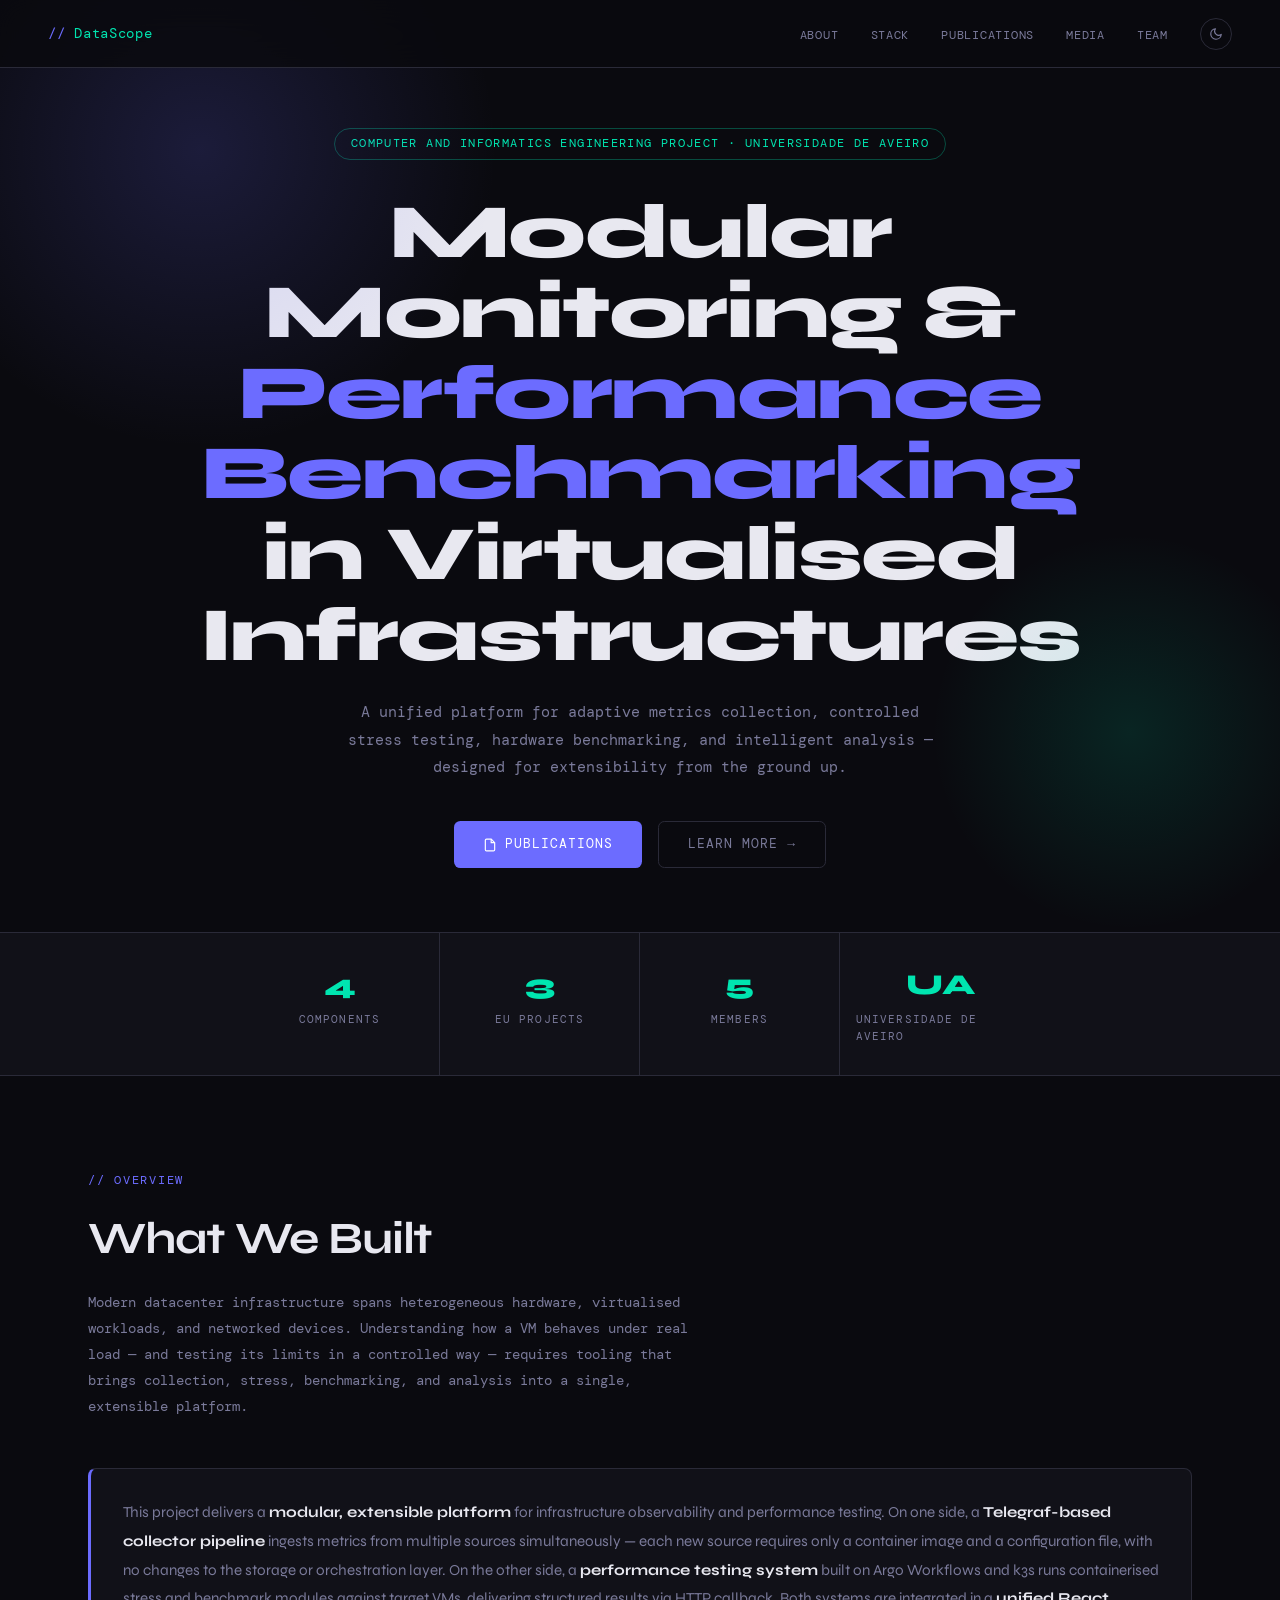
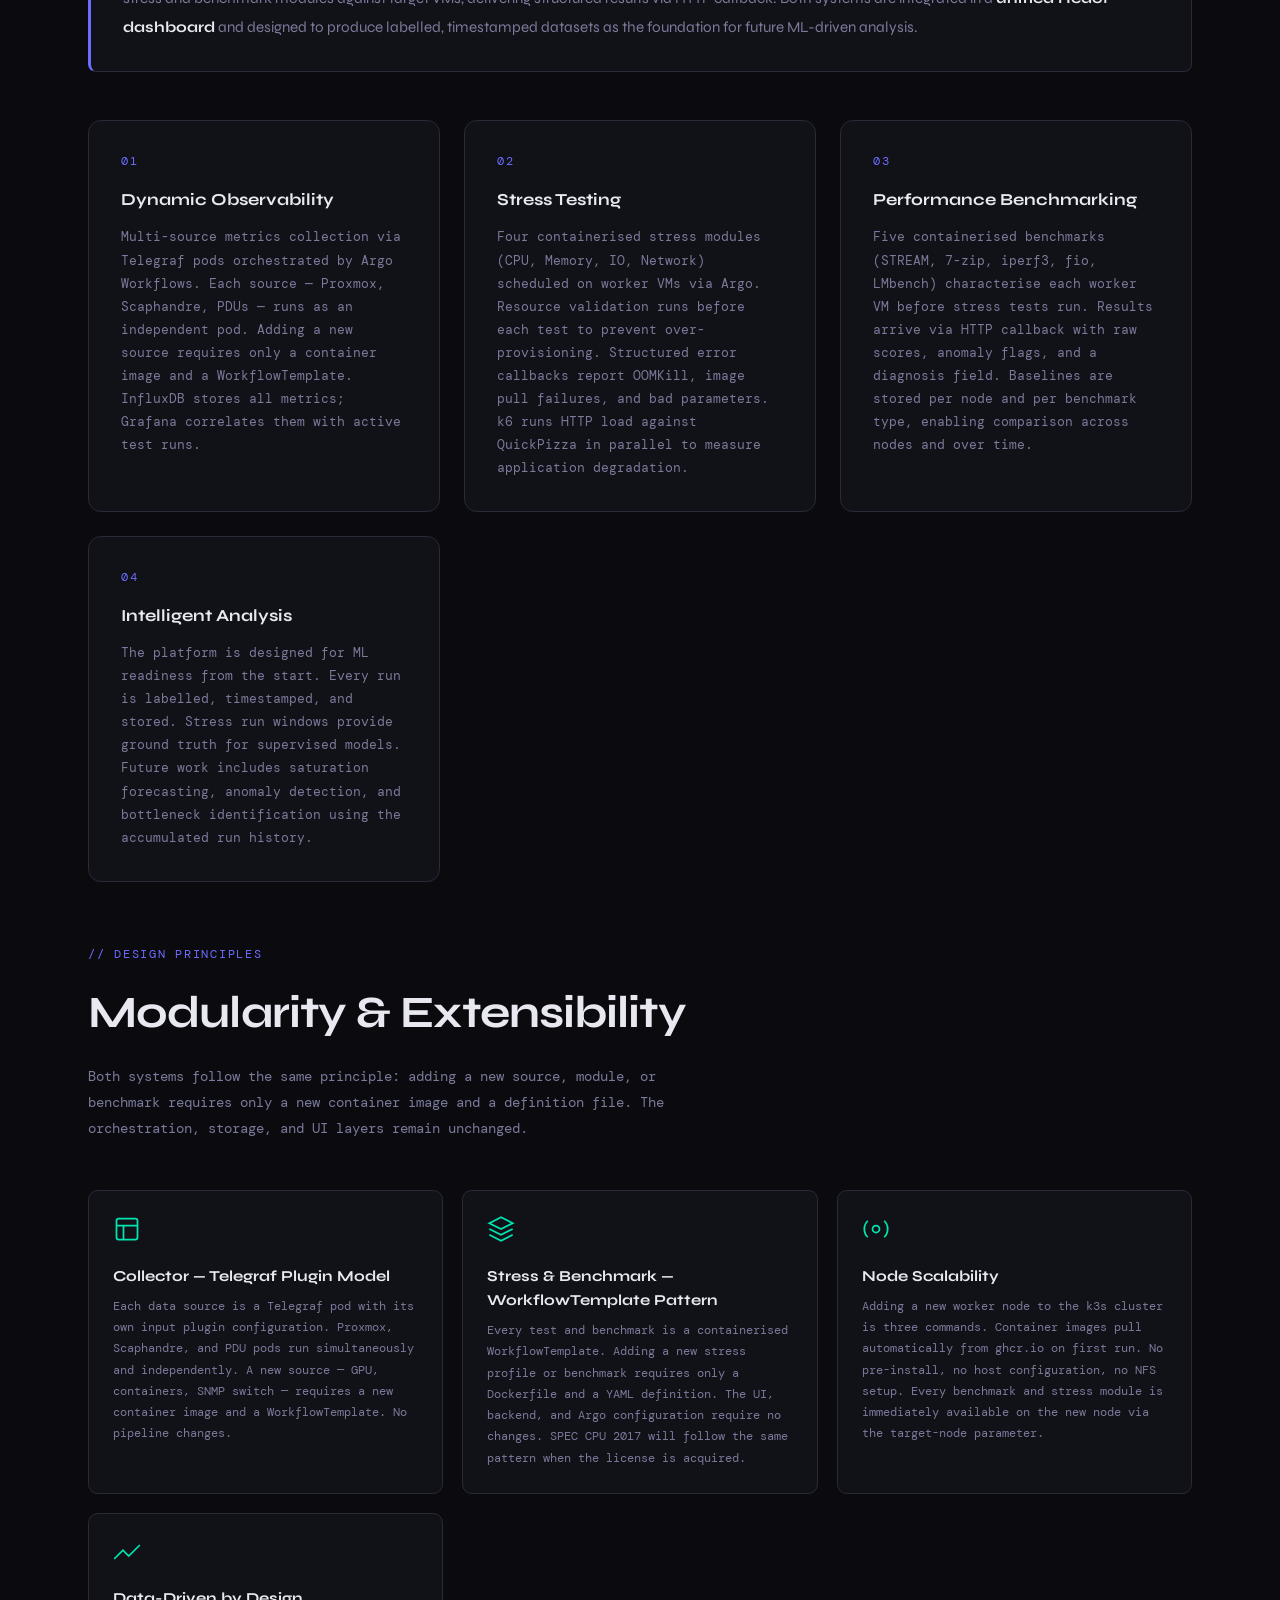
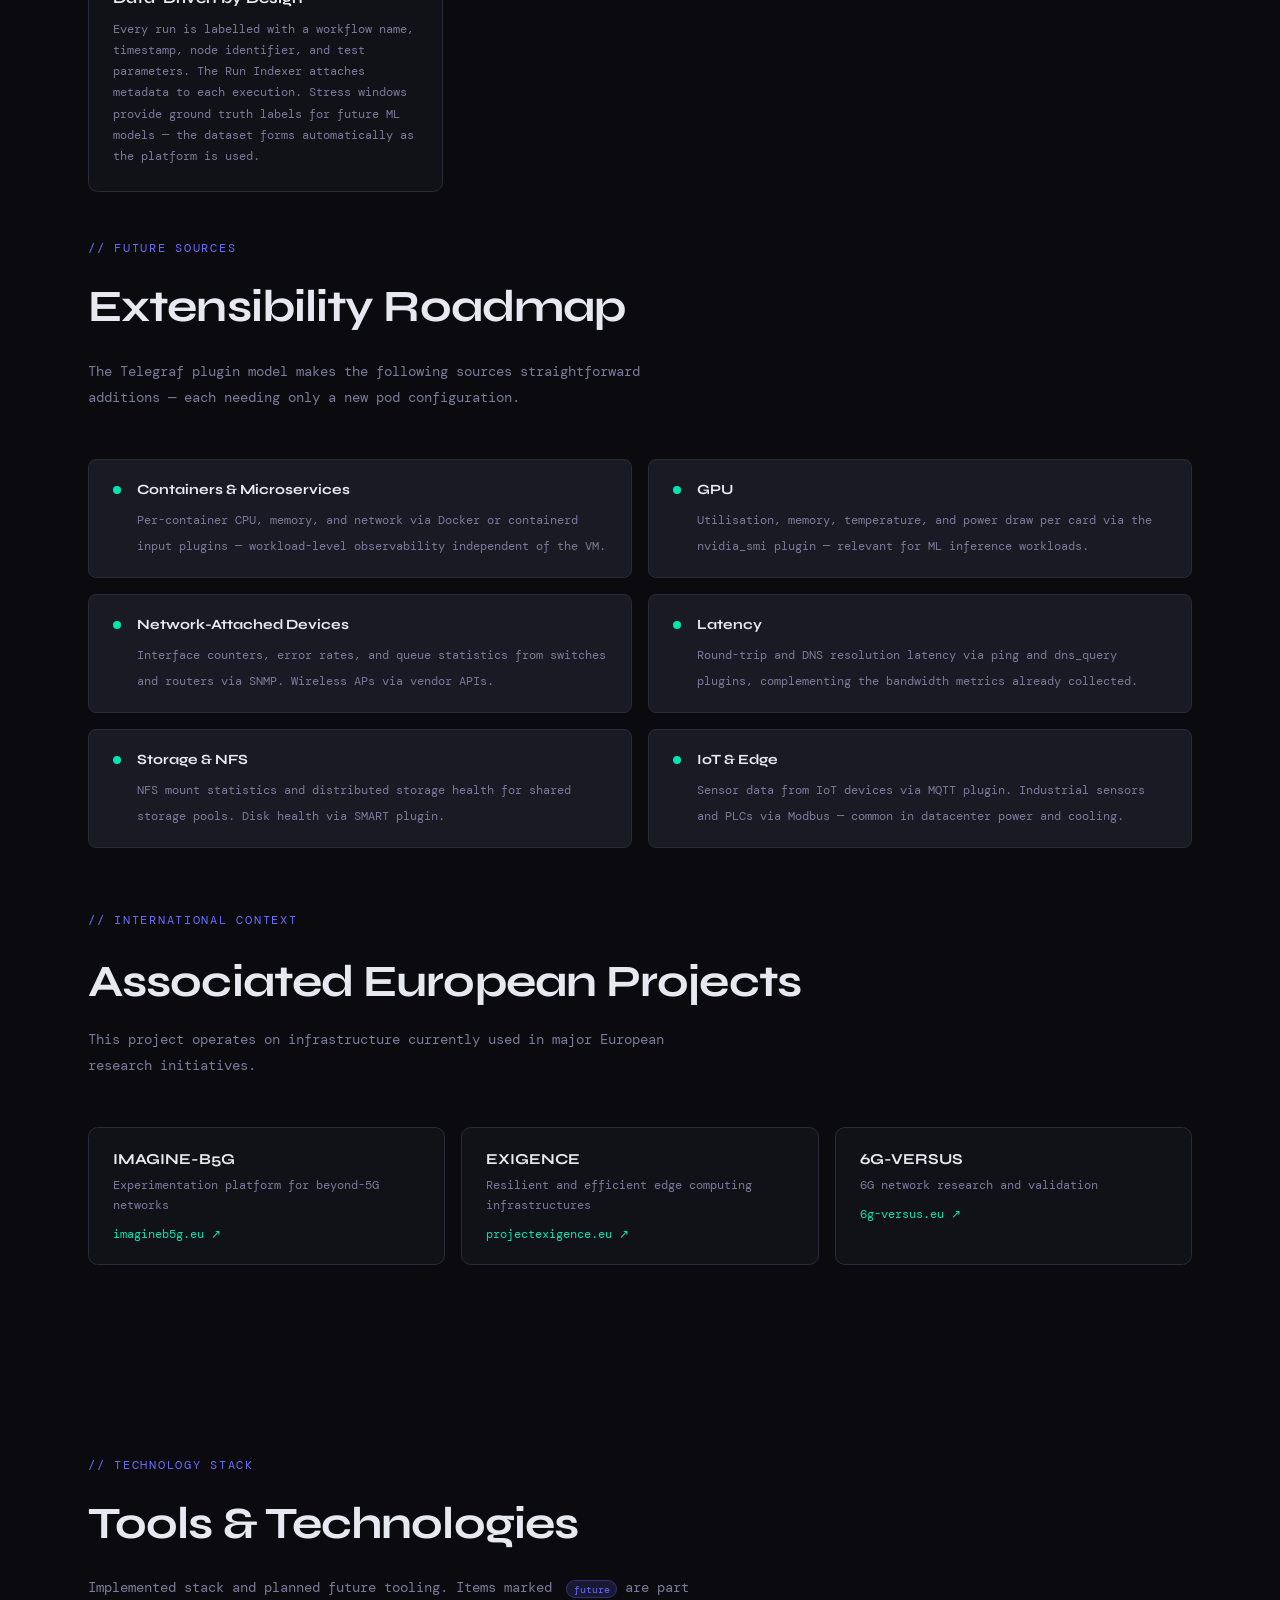
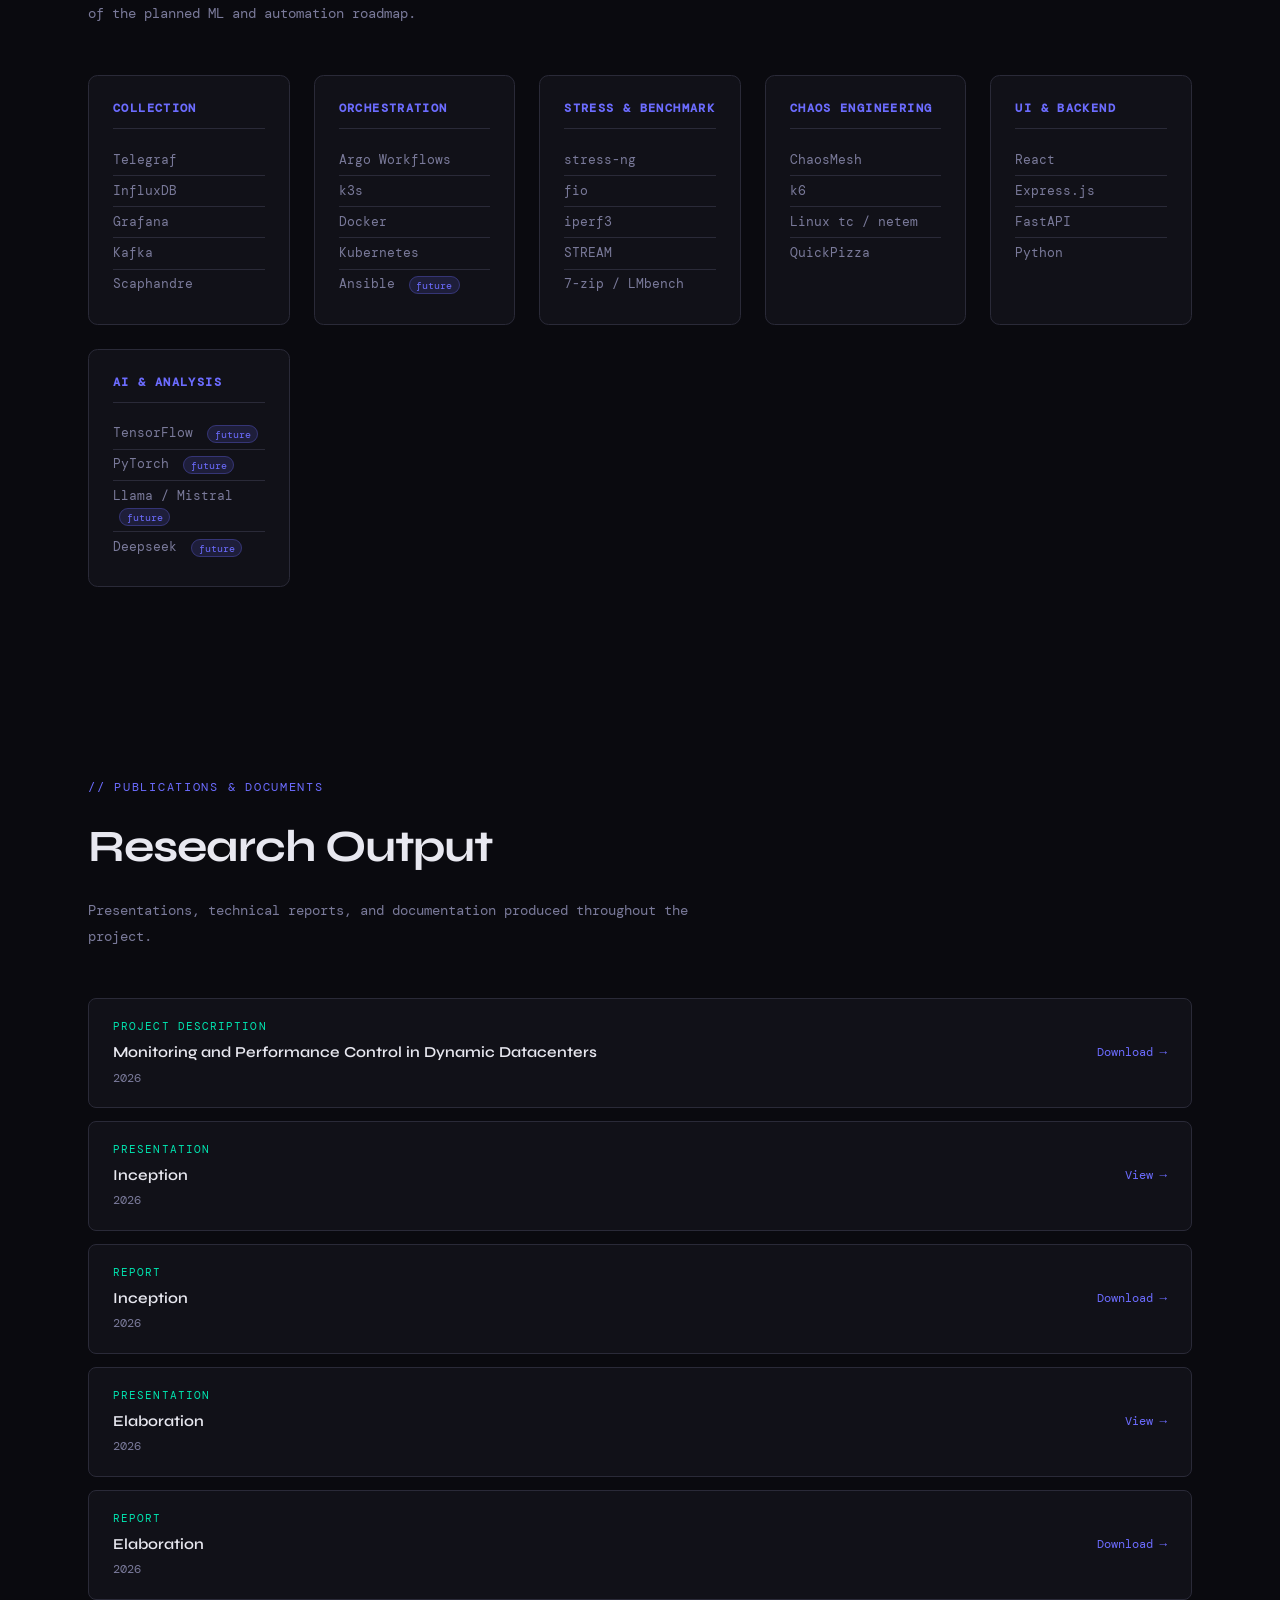
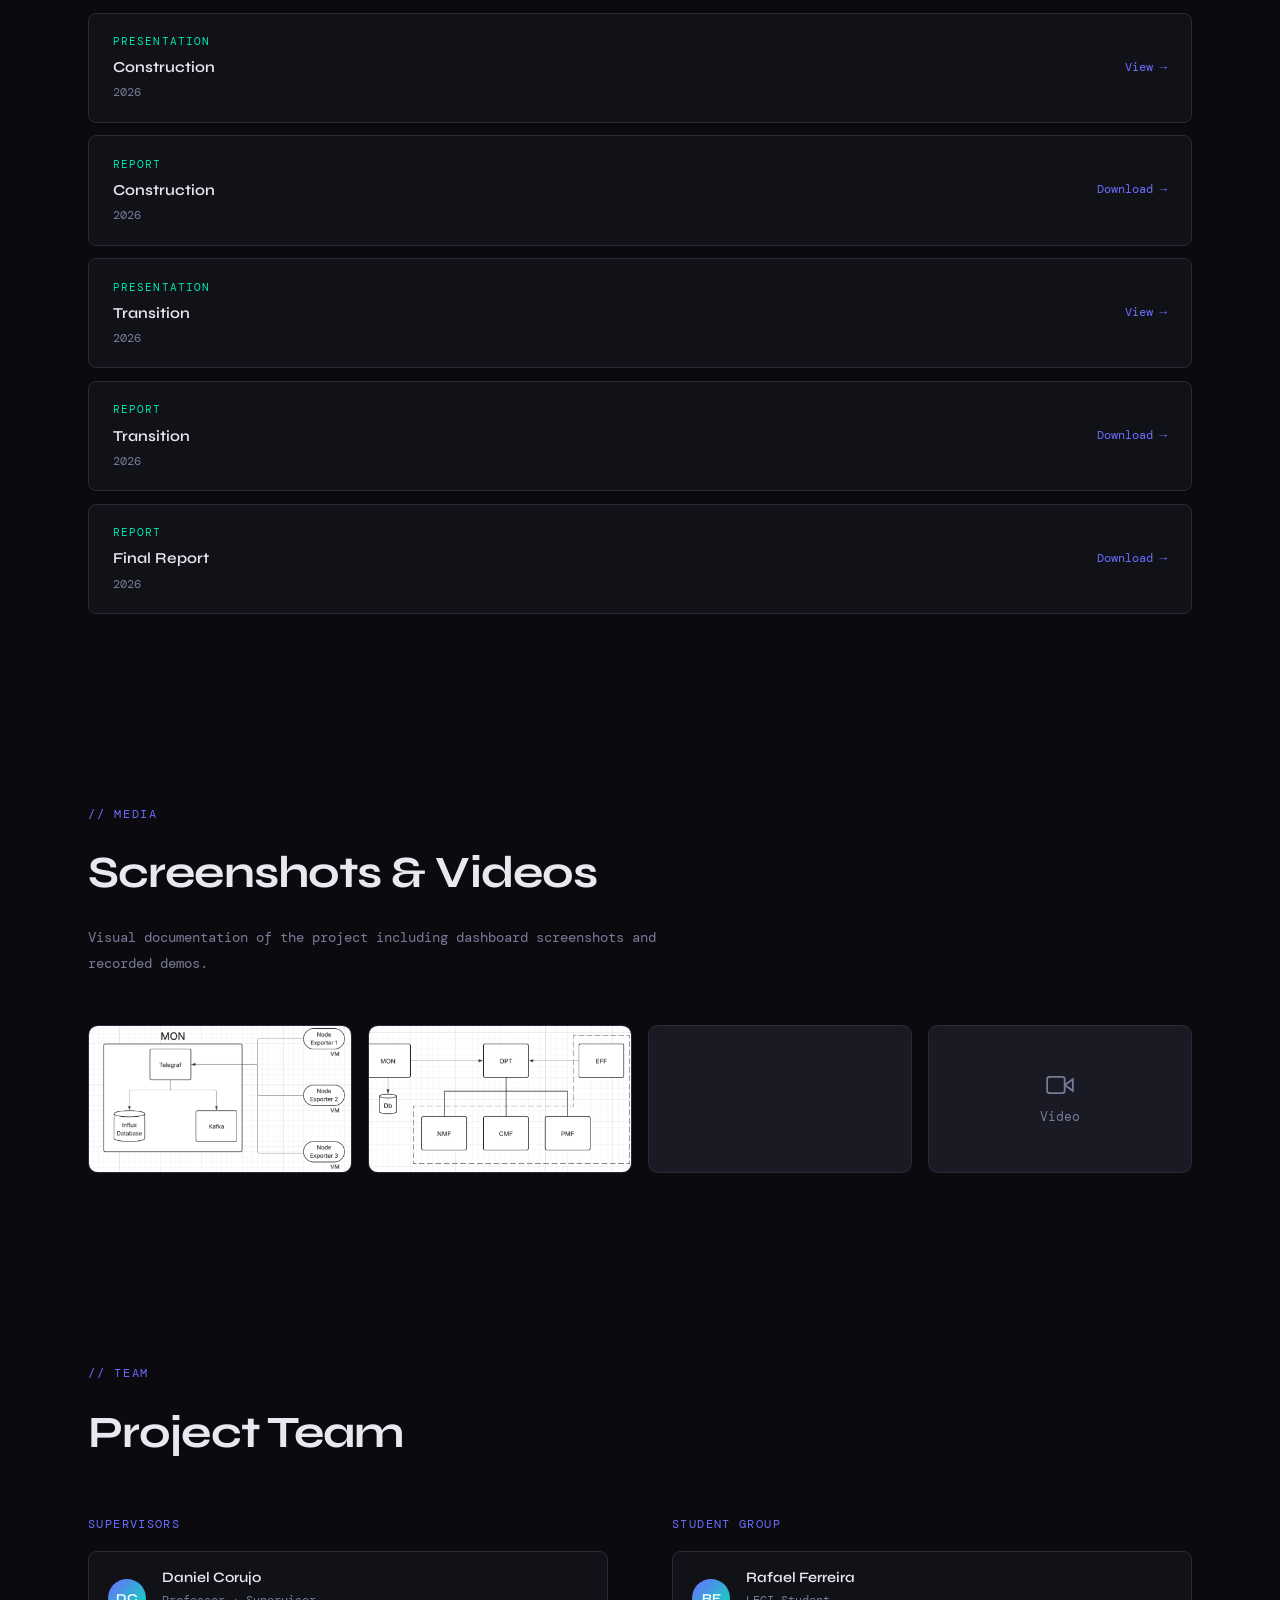
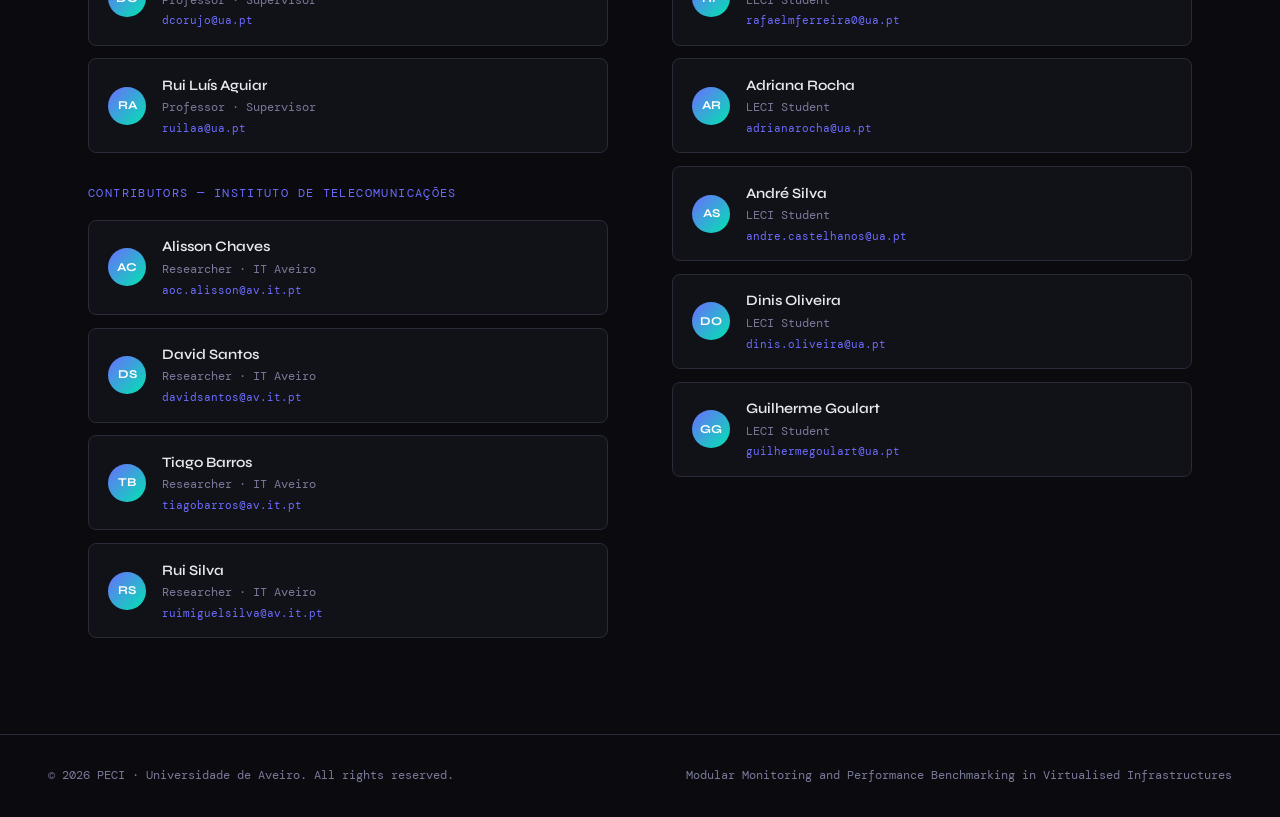
==== index.html @ 7a1f2b90 "changes in site design and content" ====
<!DOCTYPE html>
<html lang="en" data-theme="dark">
<head>
  <meta charset="UTF-8" />
  <meta name="viewport" content="width=device-width, initial-scale=1.0" />
  <title>Modular Monitoring & Performance Benchmarking in Virtualised Infrastructures</title>
  <link rel="preconnect" href="https://fonts.googleapis.com" />
  <link href="https://fonts.googleapis.com/css2?family=DM+Mono:ital,wght@0,300;0,400;0,500;1,300&family=Syne:wght@400;600;700;800&display=swap" rel="stylesheet" />
  <style>
    :root {
      --bg: #0a0a0f;
      --surface: #111118;
      --surface2: #1a1a24;
      --border: #2a2a38;
      --text: #e8e8f0;
      --text-muted: #7a7a9a;
      --accent: #6c6cff;
      --accent2: #00e5b0;
      --accent3: #ff6c6c;
      --mono: 'DM Mono', monospace;
      --sans: 'Syne', sans-serif;
    }
    [data-theme="light"] {
      --bg: #f4f4f8;
      --surface: #ffffff;
      --surface2: #eeeef6;
      --border: #d0d0e0;
      --text: #111118;
      --text-muted: #5a5a7a;
    }

    *, *::before, *::after { box-sizing: border-box; margin: 0; padding: 0; }

    html { scroll-behavior: smooth; }

    body {
      font-family: var(--sans);
      background: var(--bg);
      color: var(--text);
      overflow-x: hidden;
      line-height: 1.6;
    }

    /* ── NAV ── */
    nav {
      position: fixed; top: 0; left: 0; right: 0; z-index: 100;
      display: flex; align-items: center; justify-content: space-between;
      padding: 1.1rem 3rem;
      background: rgba(10,10,15,0.85);
      backdrop-filter: blur(16px);
      border-bottom: 1px solid var(--border);
    }
    [data-theme="light"] nav { background: rgba(244,244,248,0.85); }

    .logo { font-family: var(--mono); font-size: .9rem; color: var(--accent2); text-decoration: none; letter-spacing: .05em; }
    .logo span { color: var(--accent); }

    nav ul { display: flex; gap: 2rem; list-style: none; align-items: center; }
    nav ul a { font-family: var(--mono); font-size: .78rem; color: var(--text-muted); text-decoration: none; letter-spacing: .06em; text-transform: uppercase; transition: color .2s; }
    nav ul a:hover { color: var(--text); }

    .theme-toggle {
      background: none; border: 1px solid var(--border); color: var(--text-muted);
      width: 2rem; height: 2rem; border-radius: 50%; cursor: pointer;
      display: flex; align-items: center; justify-content: center; transition: all .2s;
    }
    .theme-toggle:hover { border-color: var(--accent); color: var(--accent); }
    .theme-toggle svg { width: 14px; height: 14px; }
    .icon-sun { display: none; }
    [data-theme="light"] .icon-moon { display: none; }
    [data-theme="light"] .icon-sun { display: block; }

    /* ── HERO ── */
    .hero {
      min-height: 100vh;
      display: flex; flex-direction: column; align-items: center; justify-content: center;
      text-align: center;
      padding: 8rem 2rem 4rem;
      position: relative; overflow: hidden;
    }

    .hero-orb {
      position: absolute; width: 600px; height: 600px; border-radius: 50%;
      background: radial-gradient(circle, rgba(108,108,255,.18) 0%, transparent 70%);
      top: -150px; left: -100px; pointer-events: none;
    }
    .hero-orb2 {
      position: absolute; width: 400px; height: 400px; border-radius: 50%;
      background: radial-gradient(circle, rgba(0,229,176,.12) 0%, transparent 70%);
      bottom: 0; right: -50px; pointer-events: none;
    }

    .tag {
      font-family: var(--mono); font-size: .72rem; color: var(--accent2);
      letter-spacing: .12em; text-transform: uppercase;
      border: 1px solid rgba(0,229,176,.3); border-radius: 2rem;
      padding: .35rem 1rem; margin-bottom: 2rem;
      display: inline-block;
    }

    .hero h1 {
      font-size: clamp(2.4rem, 6vw, 5rem);
      font-weight: 800; line-height: 1.05;
      letter-spacing: -.02em;
      max-width: 900px;
      margin-bottom: 1.5rem;
    }
    .hero h1 em { font-style: normal; color: var(--accent); }

    .hero-sub {
      font-family: var(--mono); font-size: .95rem; color: var(--text-muted);
      max-width: 620px; line-height: 1.8; margin-bottom: 2.5rem;
    }

    .btn-row { display: flex; gap: 1rem; justify-content: center; flex-wrap: wrap; }
    .btn {
      font-family: var(--mono); font-size: .8rem; letter-spacing: .08em;
      text-transform: uppercase; text-decoration: none;
      padding: .75rem 1.8rem; border-radius: .4rem;
      display: inline-flex; align-items: center; gap: .5rem;
      transition: all .2s;
    }
    .btn-primary { background: var(--accent); color: #fff; }
    .btn-primary:hover { background: #5555ee; transform: translateY(-1px); }
    .btn-ghost { border: 1px solid var(--border); color: var(--text-muted); }
    .btn-ghost:hover { border-color: var(--accent2); color: var(--accent2); }

    /* ── STATS ── */
    .stats-bar {
      display: flex; justify-content: center; gap: 0;
      border-top: 1px solid var(--border); border-bottom: 1px solid var(--border);
      background: var(--surface);
    }
    .stat {
      flex: 1; max-width: 200px;
      display: flex; flex-direction: column; align-items: center;
      padding: 1.8rem 1rem;
      border-right: 1px solid var(--border);
    }
    .stat:last-child { border-right: none; }
    .stat-val { font-size: 1.8rem; font-weight: 800; color: var(--accent2); }
    .stat-label { font-family: var(--mono); font-size: .68rem; color: var(--text-muted); text-transform: uppercase; letter-spacing: .1em; margin-top: .2rem; }

    /* ── SECTIONS ── */
    section {
      padding: 6rem 3rem;
      max-width: 1200px; margin: 0 auto;
    }

    .section-label {
      font-family: var(--mono); font-size: .72rem; color: var(--accent);
      letter-spacing: .15em; text-transform: uppercase; margin-bottom: .8rem;
    }

    h2 {
      font-size: clamp(1.8rem, 3.5vw, 2.8rem);
      font-weight: 700; letter-spacing: -.02em;
      margin-bottom: 1rem;
    }

    .section-desc {
      font-family: var(--mono); color: var(--text-muted);
      font-size: .9rem; max-width: 620px; line-height: 1.8;
      margin-bottom: 3rem;
    }

    .desc-block {
      background: var(--surface); border: 1px solid var(--border);
      border-left: 3px solid var(--accent);
      padding: 1.8rem 2rem; border-radius: .5rem;
      font-size: .95rem; line-height: 1.9; color: var(--text-muted);
      margin-bottom: 3rem;
    }
    .desc-block strong { color: var(--text); }

    /* ── COMPONENTS GRID ── */
    .components-grid {
      display: grid; grid-template-columns: repeat(auto-fit, minmax(260px, 1fr));
      gap: 1.5rem; margin-bottom: 4rem;
    }
    .comp-card {
      background: var(--surface); border: 1px solid var(--border);
      border-radius: .8rem; padding: 2rem;
      transition: border-color .2s, transform .2s;
      position: relative; overflow: hidden;
    }
    .comp-card::before {
      content: ''; position: absolute; top: 0; left: 0; right: 0; height: 2px;
      background: linear-gradient(90deg, var(--accent), var(--accent2));
      transform: scaleX(0); transform-origin: left;
      transition: transform .3s;
    }
    .comp-card:hover { border-color: var(--accent); transform: translateY(-3px); }
    .comp-card:hover::before { transform: scaleX(1); }
    .comp-num {
      font-family: var(--mono); font-size: .72rem; color: var(--accent);
      letter-spacing: .15em; margin-bottom: 1rem;
    }
    .comp-card h3 { font-size: 1.05rem; margin-bottom: .7rem; }
    .comp-card p { font-family: var(--mono); font-size: .8rem; color: var(--text-muted); line-height: 1.8; }

    /* ── FEATURES GRID ── */
    .features-grid {
      display: grid; grid-template-columns: repeat(auto-fit, minmax(280px, 1fr));
      gap: 1.2rem; margin-top: 3rem;
    }
    .feature-card {
      background: var(--surface); border: 1px solid var(--border);
      border-radius: .6rem; padding: 1.5rem;
      transition: border-color .2s;
    }
    .feature-card:hover { border-color: var(--accent2); }
    .feature-icon { width: 28px; height: 28px; color: var(--accent2); margin-bottom: .8rem; }
    .feature-card h3 { font-size: .95rem; margin-bottom: .5rem; }
    .feature-card p { font-family: var(--mono); font-size: .78rem; color: var(--text-muted); line-height: 1.7; }

    /* ── EXTENSIBILITY ── */
    .ext-grid {
      display: grid; grid-template-columns: 1fr 1fr; gap: 1rem;
      margin-top: 2rem;
    }
    @media (max-width: 700px) { .ext-grid { grid-template-columns: 1fr; } }
    .ext-item {
      background: var(--surface2); border: 1px solid var(--border);
      border-radius: .5rem; padding: 1.2rem 1.5rem;
      display: flex; align-items: flex-start; gap: 1rem;
    }
    .ext-dot {
      width: 8px; height: 8px; border-radius: 50%;
      background: var(--accent2); flex-shrink: 0; margin-top: .45rem;
    }
    .ext-item strong { display: block; font-size: .88rem; margin-bottom: .3rem; }
    .ext-item span { font-family: var(--mono); font-size: .75rem; color: var(--text-muted); line-height: 1.6; }

    /* ── STACK ── */
    .stack-grid {
      display: grid; grid-template-columns: repeat(auto-fit, minmax(180px, 1fr));
      gap: 1.5rem;
    }
    .stack-col {
      background: var(--surface); border: 1px solid var(--border);
      border-radius: .6rem; padding: 1.5rem;
    }
    .stack-col h4 {
      font-family: var(--mono); font-size: .72rem; color: var(--accent);
      letter-spacing: .12em; text-transform: uppercase;
      margin-bottom: 1rem; padding-bottom: .6rem;
      border-bottom: 1px solid var(--border);
    }
    .stack-col ul { list-style: none; }
    .stack-col li {
      font-family: var(--mono); font-size: .8rem; color: var(--text-muted);
      padding: .3rem 0; border-bottom: 1px solid var(--border);
    }
    .stack-col li:last-child { border-bottom: none; }
    .badge-future {
      font-size: .6rem; background: rgba(108,108,255,.15); color: var(--accent);
      border: 1px solid rgba(108,108,255,.3); border-radius: 2rem;
      padding: .1rem .4rem; margin-left: .4rem; vertical-align: middle;
    }

    /* ── PUBLICATIONS ── */
    .pub-list { display: flex; flex-direction: column; gap: .8rem; }
    .pub-item {
      display: flex; align-items: center; justify-content: space-between;
      background: var(--surface); border: 1px solid var(--border);
      border-radius: .5rem; padding: 1.2rem 1.5rem;
      gap: 1rem; flex-wrap: wrap;
      transition: border-color .2s;
    }
    .pub-item:hover { border-color: var(--accent); }
    .pub-meta { display: flex; flex-direction: column; gap: .3rem; }
    .pub-type { font-family: var(--mono); font-size: .68rem; color: var(--accent2); letter-spacing: .1em; text-transform: uppercase; }
    .pub-title { font-size: .95rem; font-weight: 600; }
    .pub-date { font-family: var(--mono); font-size: .72rem; color: var(--text-muted); }
    .pub-link { font-family: var(--mono); font-size: .78rem; color: var(--accent); text-decoration: none; white-space: nowrap; }
    .pub-link:hover { text-decoration: underline; }

    /* ── MEDIA ── */
    .media-grid { display: grid; grid-template-columns: repeat(auto-fit, minmax(240px, 1fr)); gap: 1rem; }
    .media-card {
      background: var(--surface2); border: 1px solid var(--border);
      border-radius: .6rem; overflow: hidden; cursor: pointer;
      aspect-ratio: 16/9;
      display: flex; align-items: center; justify-content: center;
      transition: border-color .2s, transform .2s;
    }
    .media-card:hover { border-color: var(--accent2); transform: scale(1.02); }
    .media-card img, .media-card video { width: 100%; height: 100%; object-fit: cover; }
    .media-placeholder { display: flex; flex-direction: column; align-items: center; gap: .5rem; color: var(--text-muted); font-family: var(--mono); font-size: .8rem; }

    /* ── PROJECTS ── */
    .projects-row { display: flex; gap: 1rem; flex-wrap: wrap; margin-top: 1.5rem; }
    .project-badge {
      flex: 1; min-width: 200px;
      background: var(--surface); border: 1px solid var(--border);
      border-radius: .6rem; padding: 1.2rem 1.5rem;
      text-decoration: none; display: flex; flex-direction: column; gap: .3rem;
      transition: border-color .2s;
    }
    .project-badge:hover { border-color: var(--accent2); }
    .project-badge-name { font-weight: 700; font-size: .95rem; color: var(--text); }
    .project-badge-desc { font-family: var(--mono); font-size: .78rem; color: var(--text-muted); }
    .project-badge-link { font-family: var(--mono); font-size: .72rem; color: var(--accent2); margin-top: .3rem; }

    /* ── TEAM ── */
    .team-section { display: grid; grid-template-columns: 1fr 1fr; gap: 4rem; }
    @media (max-width: 800px) { .team-section { grid-template-columns: 1fr; } }
    .team-group-label { font-family: var(--mono); font-size: .72rem; color: var(--accent); letter-spacing: .12em; text-transform: uppercase; margin-bottom: 1rem; margin-top: 2rem; }
    .team-grid { display: flex; flex-direction: column; gap: .8rem; }
    .team-card { display: flex; align-items: center; gap: 1rem; background: var(--surface); border: 1px solid var(--border); border-radius: .5rem; padding: .9rem 1.2rem; }
    .team-avatar { width: 38px; height: 38px; border-radius: 50%; background: linear-gradient(135deg, var(--accent), var(--accent2)); display: flex; align-items: center; justify-content: center; font-size: .75rem; font-weight: 700; color: #fff; flex-shrink: 0; }
    .team-info { display: flex; flex-direction: column; gap: .15rem; }
    .team-name { font-weight: 600; font-size: .9rem; }
    .team-role { font-family: var(--mono); font-size: .72rem; color: var(--text-muted); }
    .team-email { font-family: var(--mono); font-size: .7rem; color: var(--accent); text-decoration: none; }
    .team-email:hover { text-decoration: underline; }

    /* ── REVEAL ── */
    .reveal { opacity: 0; transform: translateY(20px); transition: opacity .6s ease, transform .6s ease; }
    .reveal.visible { opacity: 1; transform: none; }

    /* ── MODAL ── */
    .modal { display: none; position: fixed; inset: 0; z-index: 999; background: rgba(0,0,0,.9); align-items: center; justify-content: center; }
    .modal-close { position: absolute; top: 1.5rem; right: 2rem; font-size: 2rem; color: #fff; cursor: pointer; font-family: var(--mono); }
    .modal img { max-width: 90%; max-height: 90%; border-radius: .5rem; }

    /* ── FOOTER ── */
    footer {
      border-top: 1px solid var(--border); padding: 2rem 3rem;
      display: flex; justify-content: space-between; align-items: center; flex-wrap: wrap; gap: 1rem;
      font-family: var(--mono); font-size: .72rem; color: var(--text-muted);
    }
  </style>
</head>
<body>

  <nav>
    <a class="logo" href="#"><span>//</span> DataScope</a>
    <ul>
      <li><a href="#about">About</a></li>
      <li><a href="#stack">Stack</a></li>
      <li><a href="#publications">Publications</a></li>
      <li><a href="#media">Media</a></li>
      <li><a href="#team">Team</a></li>
      <li>
        <button class="theme-toggle" onclick="toggleTheme()" aria-label="Toggle theme">
          <svg class="icon-moon" viewBox="0 0 24 24" fill="none" stroke="currentColor" stroke-width="2" stroke-linecap="round" stroke-linejoin="round"><path d="M21 12.79A9 9 0 1 1 11.21 3 7 7 0 0 0 21 12.79z"/></svg>
          <svg class="icon-sun" viewBox="0 0 24 24" fill="none" stroke="currentColor" stroke-width="2" stroke-linecap="round" stroke-linejoin="round"><circle cx="12" cy="12" r="5"/><line x1="12" y1="1" x2="12" y2="3"/><line x1="12" y1="21" x2="12" y2="23"/><line x1="4.22" y1="4.22" x2="5.64" y2="5.64"/><line x1="18.36" y1="18.36" x2="19.78" y2="19.78"/><line x1="1" y1="12" x2="3" y2="12"/><line x1="21" y1="12" x2="23" y2="12"/><line x1="4.22" y1="19.78" x2="5.64" y2="18.36"/><line x1="18.36" y1="5.64" x2="19.78" y2="4.22"/></svg>
        </button>
      </li>
    </ul>
  </nav>

  <div class="hero">
    <div class="hero-orb"></div>
    <div class="hero-orb2"></div>
    <div class="tag">Computer and Informatics Engineering Project · Universidade de Aveiro</div>
    <h1>Modular Monitoring &<br><em>Performance Benchmarking</em><br>in Virtualised Infrastructures</h1>
    <p class="hero-sub">
      A unified platform for adaptive metrics collection, controlled stress testing, hardware benchmarking, and intelligent analysis — designed for extensibility from the ground up.
    </p>
    <div class="btn-row">
      <a href="#publications" class="btn btn-primary">
        <svg width="14" height="14" viewBox="0 0 24 24" fill="none" stroke="currentColor" stroke-width="2"><path d="M14 2H6a2 2 0 0 0-2 2v16a2 2 0 0 0 2 2h12a2 2 0 0 0 2-2V8z"/><polyline points="14 2 14 8 20 8"/></svg>
        Publications
      </a>
      <a href="#about" class="btn btn-ghost">Learn More →</a>
    </div>
  </div>

  <div class="stats-bar">
    <div class="stat">
      <span class="stat-val">4</span>
      <span class="stat-label">Components</span>
    </div>
    <div class="stat">
      <span class="stat-val">3</span>
      <span class="stat-label">EU Projects</span>
    </div>
    <div class="stat">
      <span class="stat-val">5</span>
      <span class="stat-label">Members</span>
    </div>
    <div class="stat">
      <span class="stat-val">UA</span>
      <span class="stat-label">Universidade de Aveiro</span>
    </div>
  </div>

  <!-- ABOUT -->
  <section id="about">
    <div class="reveal">
      <p class="section-label">// Overview</p>
      <h2>What We Built</h2>
      <p class="section-desc">
        Modern datacenter infrastructure spans heterogeneous hardware, virtualised workloads, and networked devices. Understanding how a VM behaves under real load — and testing its limits in a controlled way — requires tooling that brings collection, stress, benchmarking, and analysis into a single, extensible platform.
      </p>
    </div>

    <div class="desc-block reveal">
      This project delivers a <strong>modular, extensible platform</strong> for infrastructure observability and performance testing. On one side, a <strong>Telegraf-based collector pipeline</strong> ingests metrics from multiple sources simultaneously — each new source requires only a container image and a configuration file, with no changes to the storage or orchestration layer. On the other side, a <strong>performance testing system</strong> built on Argo Workflows and k3s runs containerised stress and benchmark modules against target VMs, delivering structured results via HTTP callback. Both systems are integrated in a <strong>unified React dashboard</strong> and designed to produce labelled, timestamped datasets as the foundation for future ML-driven analysis.
    </div>

    <div class="components-grid reveal">
      <div class="comp-card">
        <div class="comp-num">01</div>
        <h3>Dynamic Observability</h3>
        <p>Multi-source metrics collection via Telegraf pods orchestrated by Argo Workflows. Each source — Proxmox, Scaphandre, PDUs — runs as an independent pod. Adding a new source requires only a container image and a WorkflowTemplate. InfluxDB stores all metrics; Grafana correlates them with active test runs.</p>
      </div>
      <div class="comp-card">
        <div class="comp-num">02</div>
        <h3>Stress Testing</h3>
        <p>Four containerised stress modules (CPU, Memory, IO, Network) scheduled on worker VMs via Argo. Resource validation runs before each test to prevent over-provisioning. Structured error callbacks report OOMKill, image pull failures, and bad parameters. k6 runs HTTP load against QuickPizza in parallel to measure application degradation.</p>
      </div>
      <div class="comp-card">
        <div class="comp-num">03</div>
        <h3>Performance Benchmarking</h3>
        <p>Five containerised benchmarks (STREAM, 7-zip, iperf3, fio, LMbench) characterise each worker VM before stress tests run. Results arrive via HTTP callback with raw scores, anomaly flags, and a diagnosis field. Baselines are stored per node and per benchmark type, enabling comparison across nodes and over time.</p>
      </div>
      <div class="comp-card">
        <div class="comp-num">04</div>
        <h3>Intelligent Analysis</h3>
        <p>The platform is designed for ML readiness from the start. Every run is labelled, timestamped, and stored. Stress run windows provide ground truth for supervised models. Future work includes saturation forecasting, anomaly detection, and bottleneck identification using the accumulated run history.</p>
      </div>
    </div>

    <!-- MODULARITY -->
    <div class="reveal" style="margin-top:4rem">
      <p class="section-label">// Design Principles</p>
      <h2>Modularity & Extensibility</h2>
      <p class="section-desc">Both systems follow the same principle: adding a new source, module, or benchmark requires only a new container image and a definition file. The orchestration, storage, and UI layers remain unchanged.</p>
    </div>

    <div class="features-grid reveal">
      <div class="feature-card">
        <svg class="feature-icon" viewBox="0 0 24 24" fill="none" stroke="currentColor" stroke-width="1.5"><rect x="3" y="3" width="18" height="18" rx="2"/><path d="M3 9h18M9 21V9"/></svg>
        <h3>Collector — Telegraf Plugin Model</h3>
        <p>Each data source is a Telegraf pod with its own input plugin configuration. Proxmox, Scaphandre, and PDU pods run simultaneously and independently. A new source — GPU, containers, SNMP switch — requires a new container image and a WorkflowTemplate. No pipeline changes.</p>
      </div>
      <div class="feature-card">
        <svg class="feature-icon" viewBox="0 0 24 24" fill="none" stroke="currentColor" stroke-width="1.5"><path d="M12 2L2 7l10 5 10-5-10-5z"/><path d="M2 17l10 5 10-5M2 12l10 5 10-5"/></svg>
        <h3>Stress & Benchmark — WorkflowTemplate Pattern</h3>
        <p>Every test and benchmark is a containerised WorkflowTemplate. Adding a new stress profile or benchmark requires only a Dockerfile and a YAML definition. The UI, backend, and Argo configuration require no changes. SPEC CPU 2017 will follow the same pattern when the license is acquired.</p>
      </div>
      <div class="feature-card">
        <svg class="feature-icon" viewBox="0 0 24 24" fill="none" stroke="currentColor" stroke-width="1.5"><circle cx="12" cy="12" r="3"/><path d="M19.07 4.93a10 10 0 0 1 0 14.14M4.93 4.93a10 10 0 0 0 0 14.14"/></svg>
        <h3>Node Scalability</h3>
        <p>Adding a new worker node to the k3s cluster is three commands. Container images pull automatically from ghcr.io on first run. No pre-install, no host configuration, no NFS setup. Every benchmark and stress module is immediately available on the new node via the target-node parameter.</p>
      </div>
      <div class="feature-card">
        <svg class="feature-icon" viewBox="0 0 24 24" fill="none" stroke="currentColor" stroke-width="1.5"><polyline points="23 6 13.5 15.5 8.5 10.5 1 18"/></svg>
        <h3>Data-Driven by Design</h3>
        <p>Every run is labelled with a workflow name, timestamp, node identifier, and test parameters. The Run Indexer attaches metadata to each execution. Stress windows provide ground truth labels for future ML models — the dataset forms automatically as the platform is used.</p>
      </div>
    </div>

    <!-- EXTENSIBILITY FUTURES -->
    <div class="reveal" style="margin-top:3rem">
      <p class="section-label">// Future Sources</p>
      <h2>Extensibility Roadmap</h2>
      <p class="section-desc">The Telegraf plugin model makes the following sources straightforward additions — each needing only a new pod configuration.</p>
    </div>
    <div class="ext-grid reveal">
      <div class="ext-item">
        <div class="ext-dot"></div>
        <div>
          <strong>Containers & Microservices</strong>
          <span>Per-container CPU, memory, and network via Docker or containerd input plugins — workload-level observability independent of the VM.</span>
        </div>
      </div>
      <div class="ext-item">
        <div class="ext-dot"></div>
        <div>
          <strong>GPU</strong>
          <span>Utilisation, memory, temperature, and power draw per card via the nvidia_smi plugin — relevant for ML inference workloads.</span>
        </div>
      </div>
      <div class="ext-item">
        <div class="ext-dot"></div>
        <div>
          <strong>Network-Attached Devices</strong>
          <span>Interface counters, error rates, and queue statistics from switches and routers via SNMP. Wireless APs via vendor APIs.</span>
        </div>
      </div>
      <div class="ext-item">
        <div class="ext-dot"></div>
        <div>
          <strong>Latency</strong>
          <span>Round-trip and DNS resolution latency via ping and dns_query plugins, complementing the bandwidth metrics already collected.</span>
        </div>
      </div>
      <div class="ext-item">
        <div class="ext-dot"></div>
        <div>
          <strong>Storage & NFS</strong>
          <span>NFS mount statistics and distributed storage health for shared storage pools. Disk health via SMART plugin.</span>
        </div>
      </div>
      <div class="ext-item">
        <div class="ext-dot"></div>
        <div>
          <strong>IoT & Edge</strong>
          <span>Sensor data from IoT devices via MQTT plugin. Industrial sensors and PLCs via Modbus — common in datacenter power and cooling.</span>
        </div>
      </div>
    </div>

    <!-- EU PROJECTS -->
    <div style="margin-top:4rem" class="reveal">
      <p class="section-label" style="margin-bottom:1rem">// International Context</p>
      <h2 style="margin-bottom:.6rem">Associated European Projects</h2>
      <p class="section-desc">This project operates on infrastructure currently used in major European research initiatives.</p>
      <div class="projects-row">
        <a class="project-badge" href="https://imagineb5g.eu/" target="_blank">
          <span class="project-badge-name">IMAGINE-B5G</span>
          <span class="project-badge-desc">Experimentation platform for beyond-5G networks</span>
          <span class="project-badge-link">imagineb5g.eu ↗</span>
        </a>
        <a class="project-badge" href="https://projectexigence.eu/" target="_blank">
          <span class="project-badge-name">EXIGENCE</span>
          <span class="project-badge-desc">Resilient and efficient edge computing infrastructures</span>
          <span class="project-badge-link">projectexigence.eu ↗</span>
        </a>
        <a class="project-badge" href="https://6g-versus.eu/" target="_blank">
          <span class="project-badge-name">6G-VERSUS</span>
          <span class="project-badge-desc">6G network research and validation</span>
          <span class="project-badge-link">6g-versus.eu ↗</span>
        </a>
      </div>
    </div>
  </section>

  <!-- STACK -->
  <section id="stack">
    <div class="reveal">
      <p class="section-label">// Technology Stack</p>
      <h2>Tools & Technologies</h2>
      <p class="section-desc">Implemented stack and planned future tooling. Items marked <span class="badge-future">future</span> are part of the planned ML and automation roadmap.</p>
    </div>
    <div class="stack-grid reveal">
      <div class="stack-col">
        <h4>Collection</h4>
        <ul>
          <li>Telegraf</li>
          <li>InfluxDB</li>
          <li>Grafana</li>
          <li>Kafka</li>
          <li>Scaphandre</li>
        </ul>
      </div>
      <div class="stack-col">
        <h4>Orchestration</h4>
        <ul>
          <li>Argo Workflows</li>
          <li>k3s</li>
          <li>Docker</li>
          <li>Kubernetes</li>
          <li>Ansible <span class="badge-future">future</span></li>
        </ul>
      </div>
      <div class="stack-col">
        <h4>Stress & Benchmark</h4>
        <ul>
          <li>stress-ng</li>
          <li>fio</li>
          <li>iperf3</li>
          <li>STREAM</li>
          <li>7-zip / LMbench</li>
        </ul>
      </div>
      <div class="stack-col">
        <h4>Chaos Engineering</h4>
        <ul>
          <li>ChaosMesh</li>
          <li>k6</li>
          <li>Linux tc / netem</li>
          <li>QuickPizza</li>
        </ul>
      </div>
      <div class="stack-col">
        <h4>UI & Backend</h4>
        <ul>
          <li>React</li>
          <li>Express.js</li>
          <li>FastAPI</li>
          <li>Python</li>
        </ul>
      </div>
      <div class="stack-col">
        <h4>AI & Analysis</h4>
        <ul>
          <li>TensorFlow <span class="badge-future">future</span></li>
          <li>PyTorch <span class="badge-future">future</span></li>
          <li>Llama / Mistral <span class="badge-future">future</span></li>
          <li>Deepseek <span class="badge-future">future</span></li>
        </ul>
      </div>
    </div>
  </section>

  <!-- PUBLICATIONS -->
  <section id="publications">
    <div class="reveal">
      <p class="section-label">// Publications & Documents</p>
      <h2>Research Output</h2>
      <p class="section-desc">Presentations, technical reports, and documentation produced throughout the project.</p>
    </div>
    <div class="pub-list reveal">
      <div class="pub-item">
        <div class="pub-meta">
          <span class="pub-type">Project Description</span>
          <span class="pub-title">Monitoring and Performance Control in Dynamic Datacenters</span>
          <span class="pub-date">2026</span>
        </div>
        <a href="docs/01 _ Better Monitoring in datacenters.pdf" class="pub-link" download>Download →</a>
      </div>
      <div class="pub-item">
        <div class="pub-meta">
          <span class="pub-type">Presentation</span>
          <span class="pub-title">Inception</span>
          <span class="pub-date">2026</span>
        </div>
        <a href="docs/M1 - Inception (1).pdf" class="pub-link">View →</a>
      </div>
      <div class="pub-item">
        <div class="pub-meta">
          <span class="pub-type">Report</span>
          <span class="pub-title">Inception</span>
          <span class="pub-date">2026</span>
        </div>
        <a href="docs/Inception_PECI_V2.pdf" class="pub-link" download>Download →</a>
      </div>
      <div class="pub-item">
        <div class="pub-meta">
          <span class="pub-type">Presentation</span>
          <span class="pub-title">Elaboration</span>
          <span class="pub-date">2026</span>
        </div>
        <a href="docs/M2 - Elaboration.pdf" class="pub-link">View →</a>
      </div>
      <div class="pub-item">
        <div class="pub-meta">
          <span class="pub-type">Report</span>
          <span class="pub-title">Elaboration</span>
          <span class="pub-date">2026</span>
        </div>
        <a href="docs/Elaboration_PECI.pdf" class="pub-link" download>Download →</a>
      </div>
      <div class="pub-item">
        <div class="pub-meta">
          <span class="pub-type">Presentation</span>
          <span class="pub-title">Construction</span>
          <span class="pub-date">2026</span>
        </div>
        <a href="docs/M3 - Construction.pdf" class="pub-link">View →</a>
      </div>
      <div class="pub-item">
        <div class="pub-meta">
          <span class="pub-type">Report</span>
          <span class="pub-title">Construction</span>
          <span class="pub-date">2026</span>
        </div>
        <a href="docs/Construction_PECI.pdf" class="pub-link" download>Download →</a>
      </div>
      <div class="pub-item">
        <div class="pub-meta">
          <span class="pub-type">Presentation</span>
          <span class="pub-title">Transition</span>
          <span class="pub-date">2026</span>
        </div>
        <a href="docs/M4 - Transition.pdf" class="pub-link">View →</a>
      </div>
      <div class="pub-item">
        <div class="pub-meta">
          <span class="pub-type">Report</span>
          <span class="pub-title">Transition</span>
          <span class="pub-date">2026</span>
        </div>
        <a href="docs/Transition_PECI.pdf" class="pub-link" download>Download →</a>
      </div>
      <div class="pub-item">
        <div class="pub-meta">
          <span class="pub-type">Report</span>
          <span class="pub-title">Final Report</span>
          <span class="pub-date">2026</span>
        </div>
        <a href="docs/Final_Report_PECI.pdf" class="pub-link" download>Download →</a>
      </div>
    </div>
  </section>

  <!-- MEDIA -->
  <section id="media">
    <div class="reveal">
      <p class="section-label">// Media</p>
      <h2>Screenshots & Videos</h2>
      <p class="section-desc">Visual documentation of the project including dashboard screenshots and recorded demos.</p>
    </div>
    <div class="media-grid reveal">
      <div class="media-card" onclick="openModal(this)">
        <img src="media/img1.png" alt="Dashboard screenshot">
      </div>
      <div class="media-card" onclick="openModal(this)">
        <img src="media/img2.png" alt="Dashboard screenshot">
      </div>
      <div class="media-card" onclick="openModal(this)">
        <video src="media/video.mp4"></video>
      </div>
      <div class="media-card" onclick="openModal(this)">
        <div class="media-placeholder">
          <svg width="28" height="28" viewBox="0 0 24 24" fill="none" stroke="currentColor" stroke-width="1.5"><polygon points="23 7 16 12 23 17 23 7"/><rect x="1" y="5" width="15" height="14" rx="2"/></svg>
          <span>Video</span>
        </div>
      </div>
    </div>
  </section>

  <!-- TEAM -->
  <section id="team">
    <div class="reveal">
      <p class="section-label">// Team</p>
      <h2>Project Team</h2>
    </div>
    <div class="team-section reveal">
      <div>
        <p class="team-group-label">Supervisors</p>
        <div class="team-grid">
          <div class="team-card">
            <div class="team-avatar">DC</div>
            <div class="team-info">
              <span class="team-name">Daniel Corujo</span>
              <span class="team-role">Professor · Supervisor</span>
              <a class="team-email" href="mailto:dcorujo@ua.pt">dcorujo@ua.pt</a>
            </div>
          </div>
          <div class="team-card" onclick="openVideo()" style="cursor: pointer;">
            <div class="team-avatar">RA</div>
            <div class="team-info">
              <span class="team-name">Rui Luís Aguiar</span>
              <span class="team-role">Professor · Supervisor</span>
              <a class="team-email" href="mailto:ruilaa@ua.pt">ruilaa@ua.pt</a>
            </div>
          </div>
        </div>
        <p class="team-group-label">Contributors — Instituto de Telecomunicações</p>
        <div class="team-grid">
          <div class="team-card">
            <div class="team-avatar">AC</div>
            <div class="team-info">
              <span class="team-name">Alisson Chaves</span>
              <span class="team-role">Researcher · IT Aveiro</span>
              <a class="team-email" href="mailto:aoc.alisson@av.it.pt">aoc.alisson@av.it.pt</a>
            </div>
          </div>
          <div class="team-card">
            <div class="team-avatar">DS</div>
            <div class="team-info">
              <span class="team-name">David Santos</span>
              <span class="team-role">Researcher · IT Aveiro</span>
              <a class="team-email" href="mailto:davidsantos@av.it.pt">davidsantos@av.it.pt</a>
            </div>
          </div>
          <div class="team-card">
            <div class="team-avatar">TB</div>
            <div class="team-info">
              <span class="team-name">Tiago Barros</span>
              <span class="team-role">Researcher · IT Aveiro</span>
              <a class="team-email" href="mailto:tiagobarros@av.it.pt">tiagobarros@av.it.pt</a>
            </div>
          </div>
          <div class="team-card">
            <div class="team-avatar">RS</div>
            <div class="team-info">
              <span class="team-name">Rui Silva</span>
              <span class="team-role">Researcher · IT Aveiro</span>
              <a class="team-email" href="mailto:ruimiguelsilva@av.it.pt">ruimiguelsilva@av.it.pt</a>
            </div>
          </div>
        </div>
      </div>
      <div>
        <p class="team-group-label">Student Group</p>
        <div class="team-grid">
          <div class="team-card">
            <div class="team-avatar">RF</div>
            <div class="team-info">
              <span class="team-name">Rafael Ferreira</span>
              <span class="team-role">LECI Student</span>
              <a class="team-email" href="mailto:rafaelmferreira0@ua.pt">rafaelmferreira0@ua.pt</a>
            </div>
          </div>
          <div class="team-card">
            <div class="team-avatar">AR</div>
            <div class="team-info">
              <span class="team-name">Adriana Rocha</span>
              <span class="team-role">LECI Student</span>
              <a class="team-email" href="mailto:adrianarocha@ua.pt">adrianarocha@ua.pt</a>
            </div>
          </div>
          <div class="team-card">
            <div class="team-avatar">AS</div>
            <div class="team-info">
              <span class="team-name">André Silva</span>
              <span class="team-role">LECI Student</span>
              <a class="team-email" href="mailto:andre.castelhanos@ua.pt">andre.castelhanos@ua.pt</a>
            </div>
          </div>
          <div class="team-card">
            <div class="team-avatar">DO</div>
            <div class="team-info">
              <span class="team-name">Dinis Oliveira</span>
              <span class="team-role">LECI Student</span>
              <a class="team-email" href="mailto:dinis.oliveira@ua.pt">dinis.oliveira@ua.pt</a>
            </div>
          </div>
          <div class="team-card">
            <div class="team-avatar">GG</div>
            <div class="team-info">
              <span class="team-name">Guilherme Goulart</span>
              <span class="team-role">LECI Student</span>
              <a class="team-email" href="mailto:guilhermegoulart@ua.pt">guilhermegoulart@ua.pt</a>
            </div>
          </div>
        </div>
      </div>
    </div>
  </section>

  <footer>
    <p>© 2026 PECI · Universidade de Aveiro. All rights reserved.</p>
    <p>Modular Monitoring and Performance Benchmarking in Virtualised Infrastructures</p>
  </footer>

  <div id="imageModal" class="modal">
    <span class="modal-close" onclick="closeModal()">&times;</span>
    <img id="modalImg" style="display:none;">
    <video id="modalVideo" controls style="display:none; max-width:90%; max-height:90%;"></video>
  </div>

    <!-- Modal overlay -->
    <div id="video-modal" style="display:none; position:fixed; inset:0;
         background:rgba(0,0,0,0.75); z-index:1000;
         align-items:center; justify-content:center;">
      <div style="position:relative; max-width:800px; width:90%;">
        <button onclick="closeVideo()"
                style="position:absolute; top:-36px; right:0;
                       color:#fff; background:none; border:none;
                       font-size:24px; cursor:pointer;">✕</button>
        <video id="team-video" controls style="width:100%; border-radius:8px;">
          <source src="media/not_a_lebron_edit.mp4" type="video/mp4">
        </video>
      </div>
    </div>

  <script>
    function toggleTheme() {
      const html = document.documentElement;
      const isLight = html.getAttribute('data-theme') === 'light';
      html.setAttribute('data-theme', isLight ? 'dark' : 'light');
      localStorage.setItem('theme', isLight ? 'dark' : 'light');
    }
    (function () {
      const saved = localStorage.getItem('theme');
      if (saved) document.documentElement.setAttribute('data-theme', saved);
    })();

    const observer = new IntersectionObserver((entries) => {
      entries.forEach(e => { if (e.isIntersecting) e.target.classList.add('visible'); });
    }, { threshold: 0.08 });
    document.querySelectorAll('.reveal').forEach(el => observer.observe(el));

    document.querySelectorAll('.features-grid, .pub-list, .media-grid, .stack-grid, .components-grid, .projects-row, .team-grid, .ext-grid').forEach(parent => {
      [...parent.children].forEach((child, i) => { child.style.transitionDelay = `${i * 60}ms`; });
    });

    function openModal(card) {
      const modal = document.getElementById('imageModal');
      const modalImg = document.getElementById('modalImg');
      const modalVideo = document.getElementById('modalVideo');
      const img = card.querySelector('img');
      const video = card.querySelector('video');
      modalImg.style.display = 'none';
      modalVideo.style.display = 'none';
      modalVideo.pause(); modalVideo.src = '';
      if (img) { modalImg.src = img.src; modalImg.style.display = 'block'; }
      if (video) { modalVideo.src = video.src; modalVideo.style.display = 'block'; modalVideo.play(); }
      modal.style.display = 'flex';
    }
    function closeModal() {
      document.getElementById('imageModal').style.display = 'none';
      const v = document.getElementById('modalVideo');
      v.pause(); v.src = '';
    }

    function openVideo() {
      const modal = document.getElementById('video-modal');
      modal.style.display = 'flex';
      setTimeout(() => {
        document.getElementById('team-video').play();
      }, 50);
    }

  function closeVideo() {
    const modal = document.getElementById('video-modal');
    modal.style.display = 'none';
    document.getElementById('team-video').pause();
  }

  // Close on backdrop click
  document.getElementById('video-modal').addEventListener('click', function(e) {
    if (e.target === this) closeVideo();
  });

  // Close on Escape key
  document.addEventListener('keydown', e => {
    if (e.key === 'Escape') closeVideo();
  });
  </script>
</body>
</html>
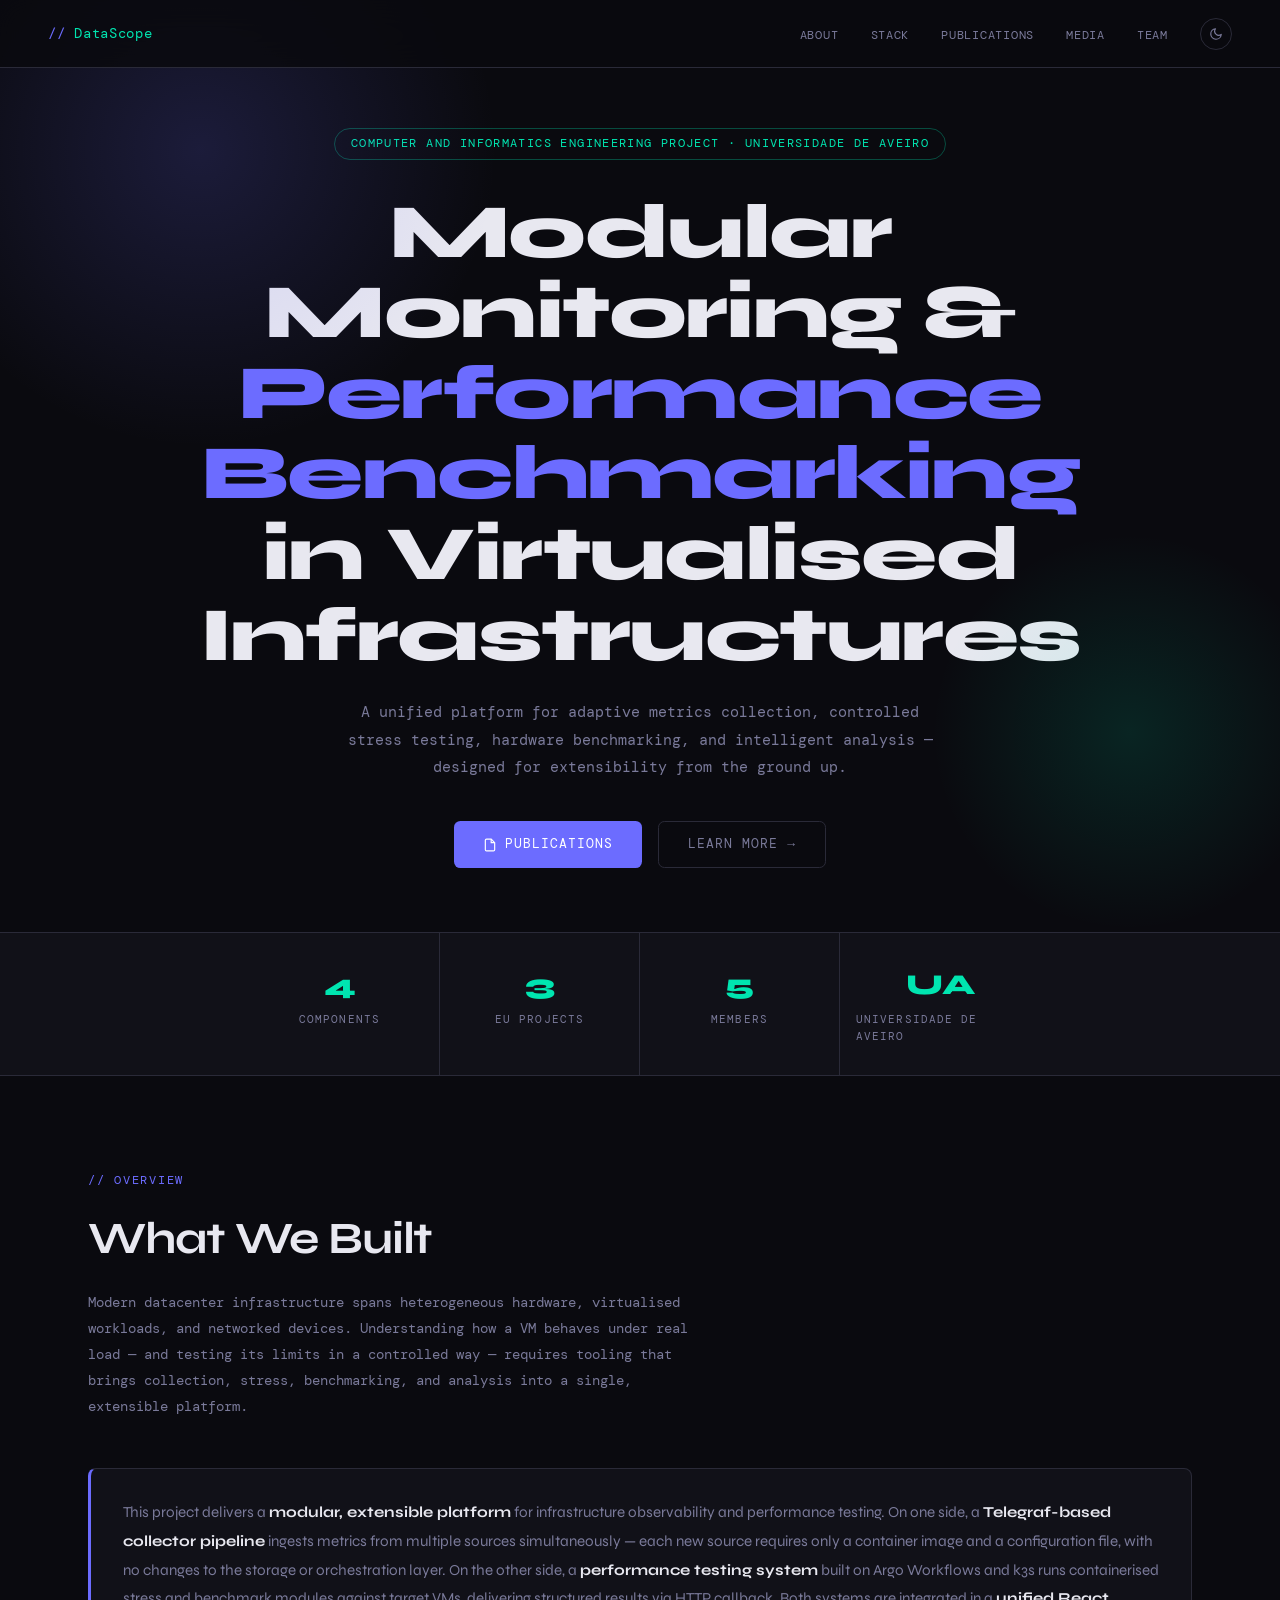
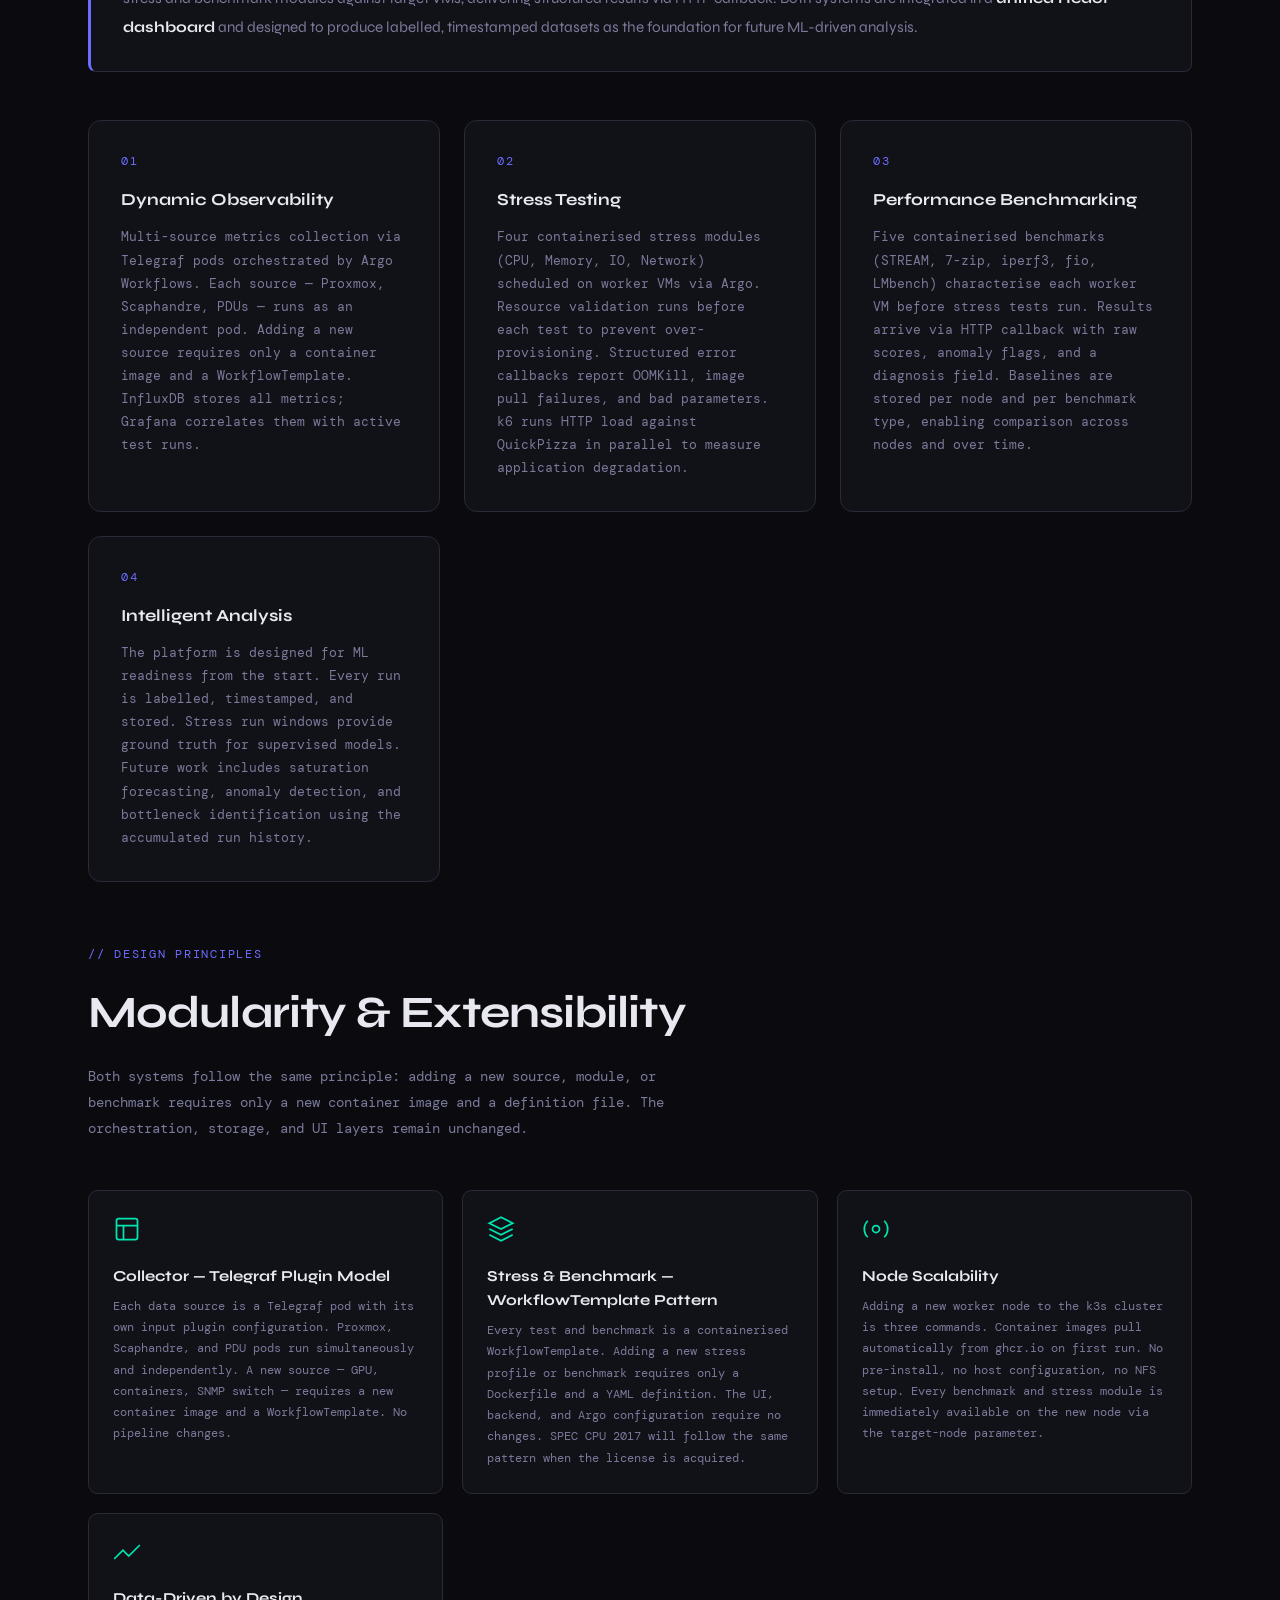
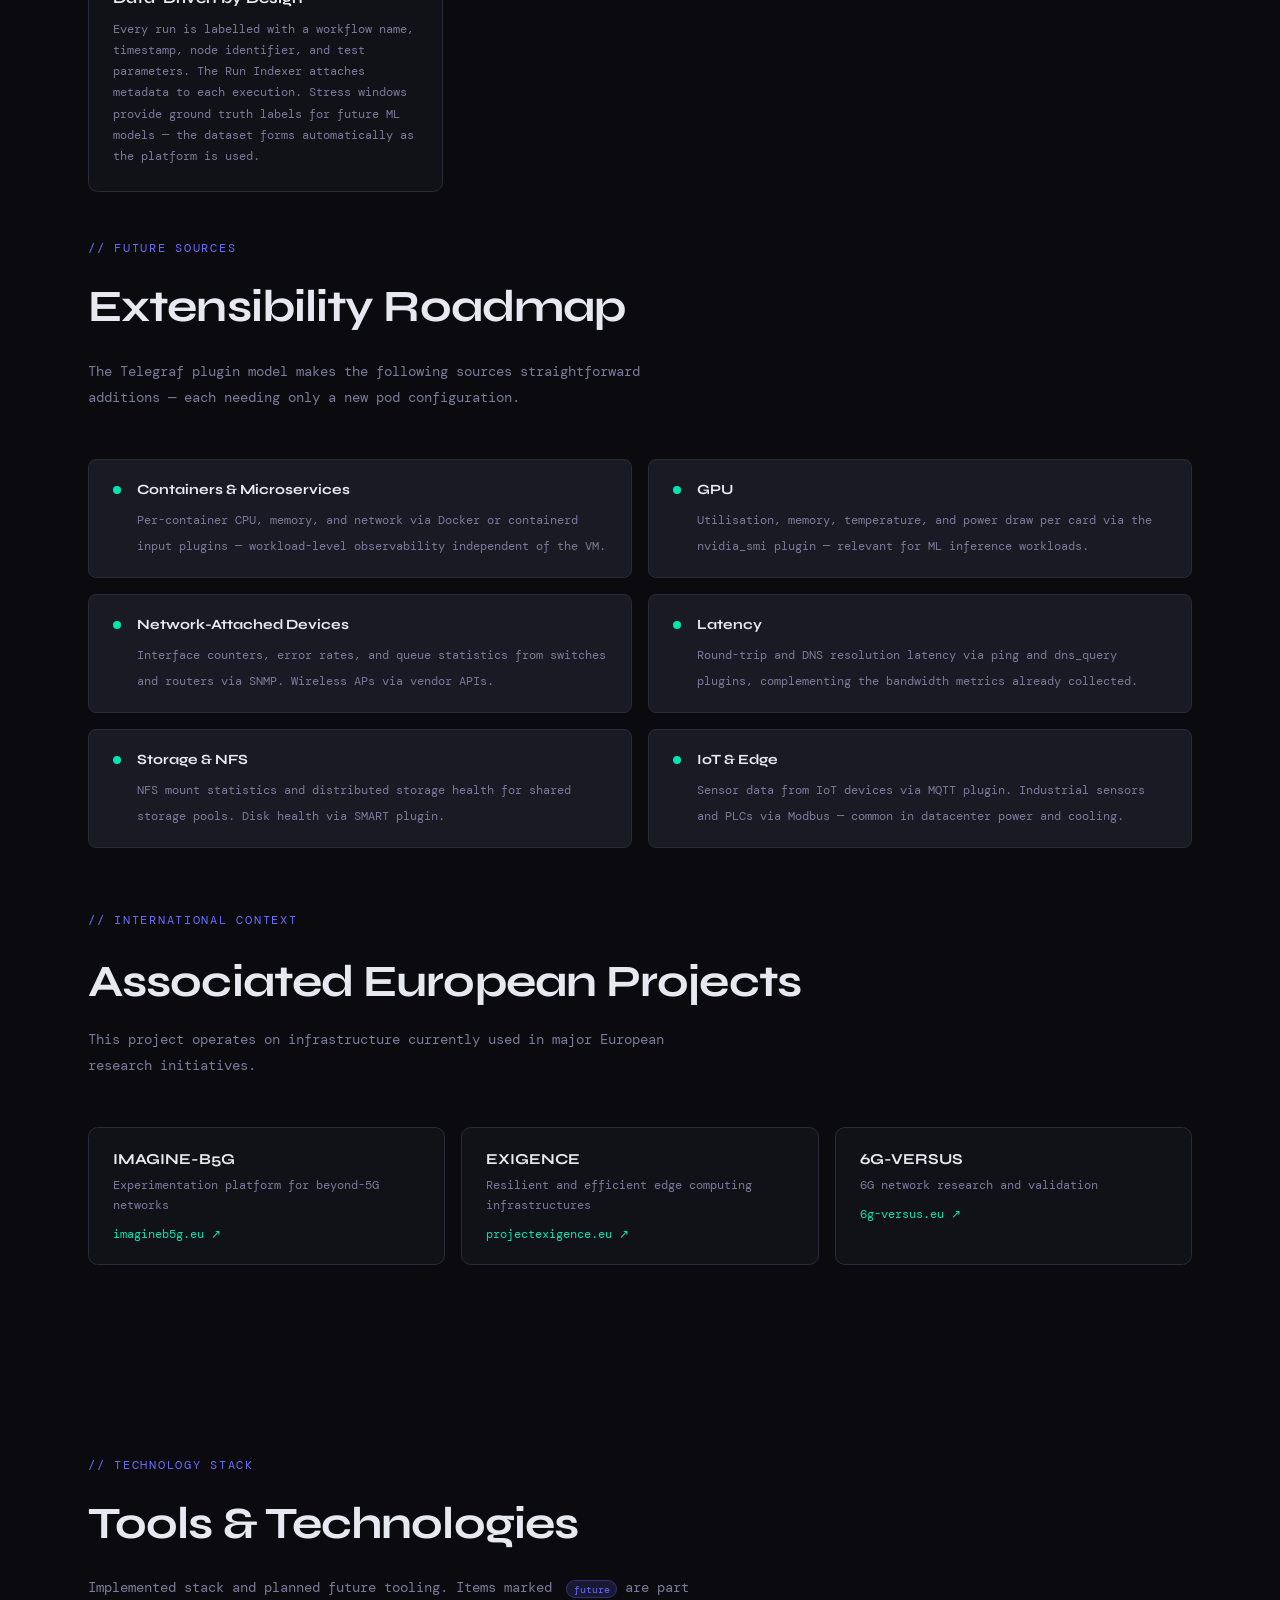
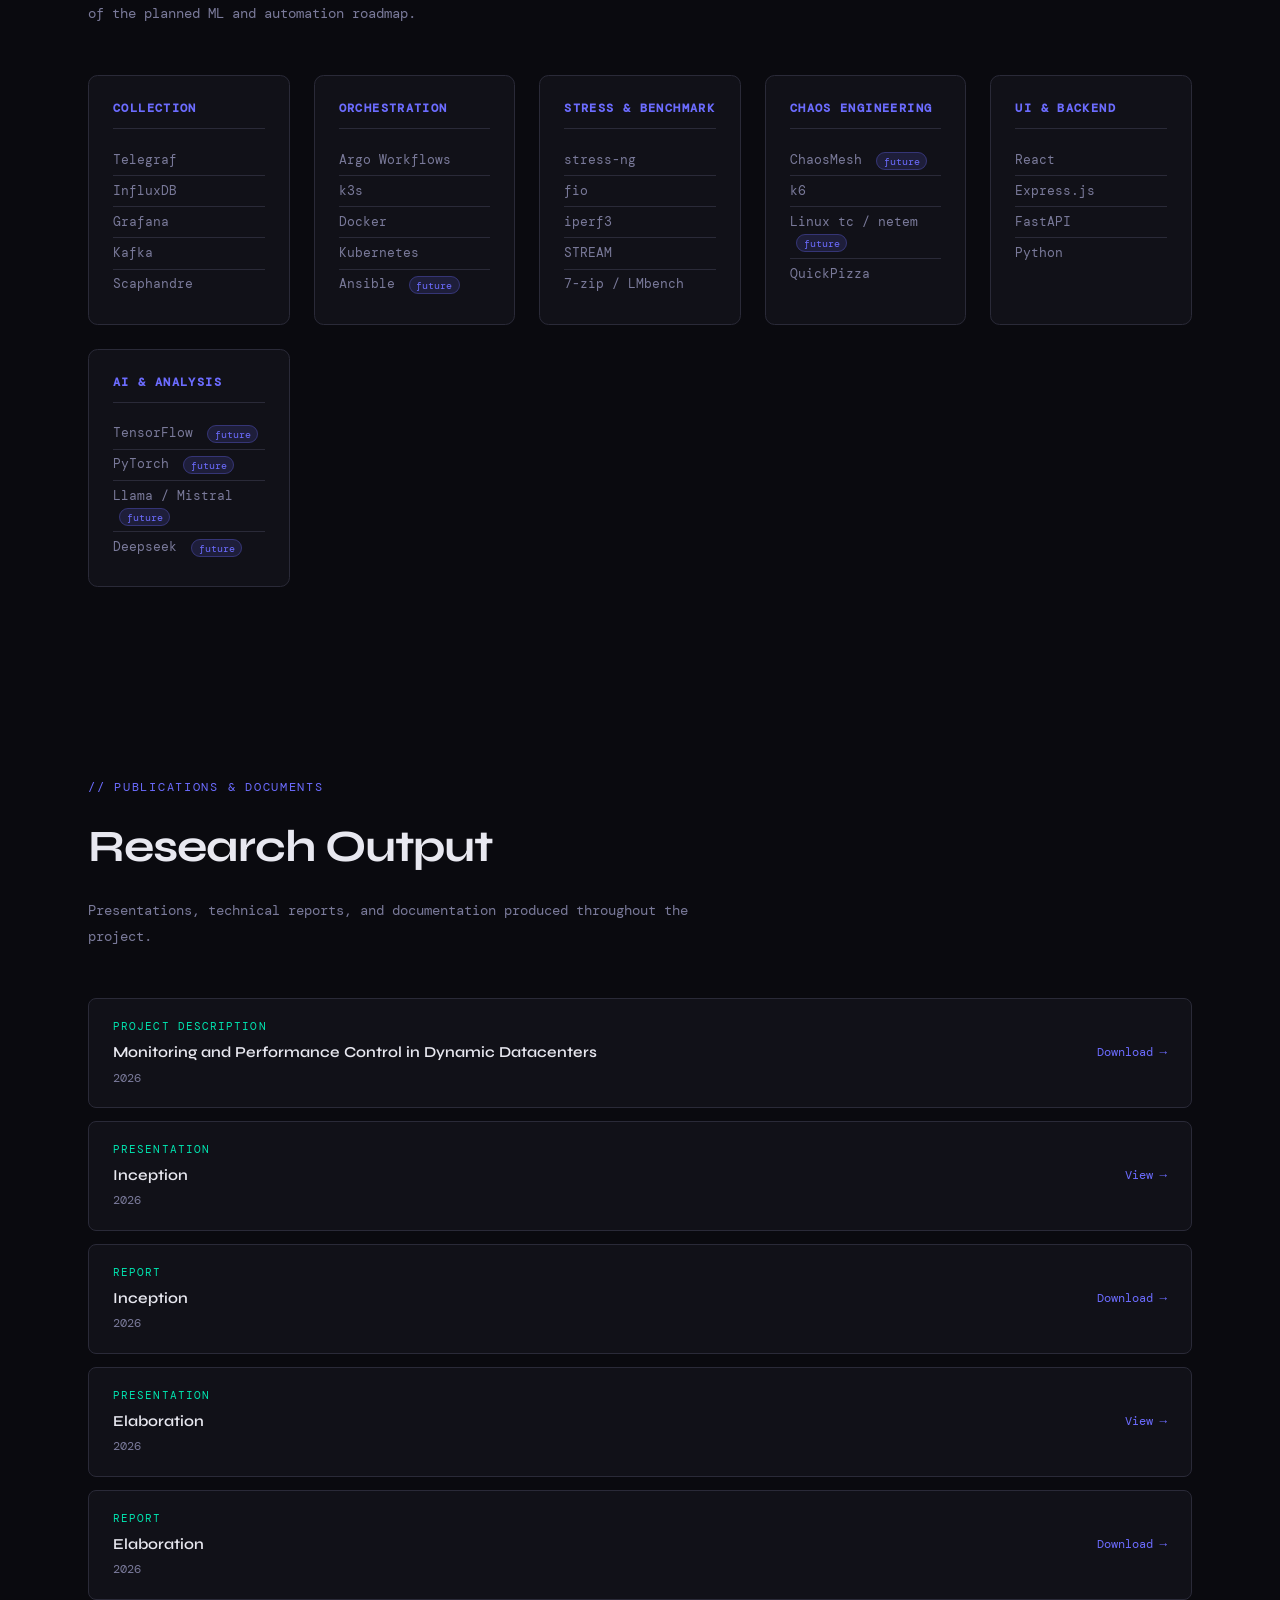
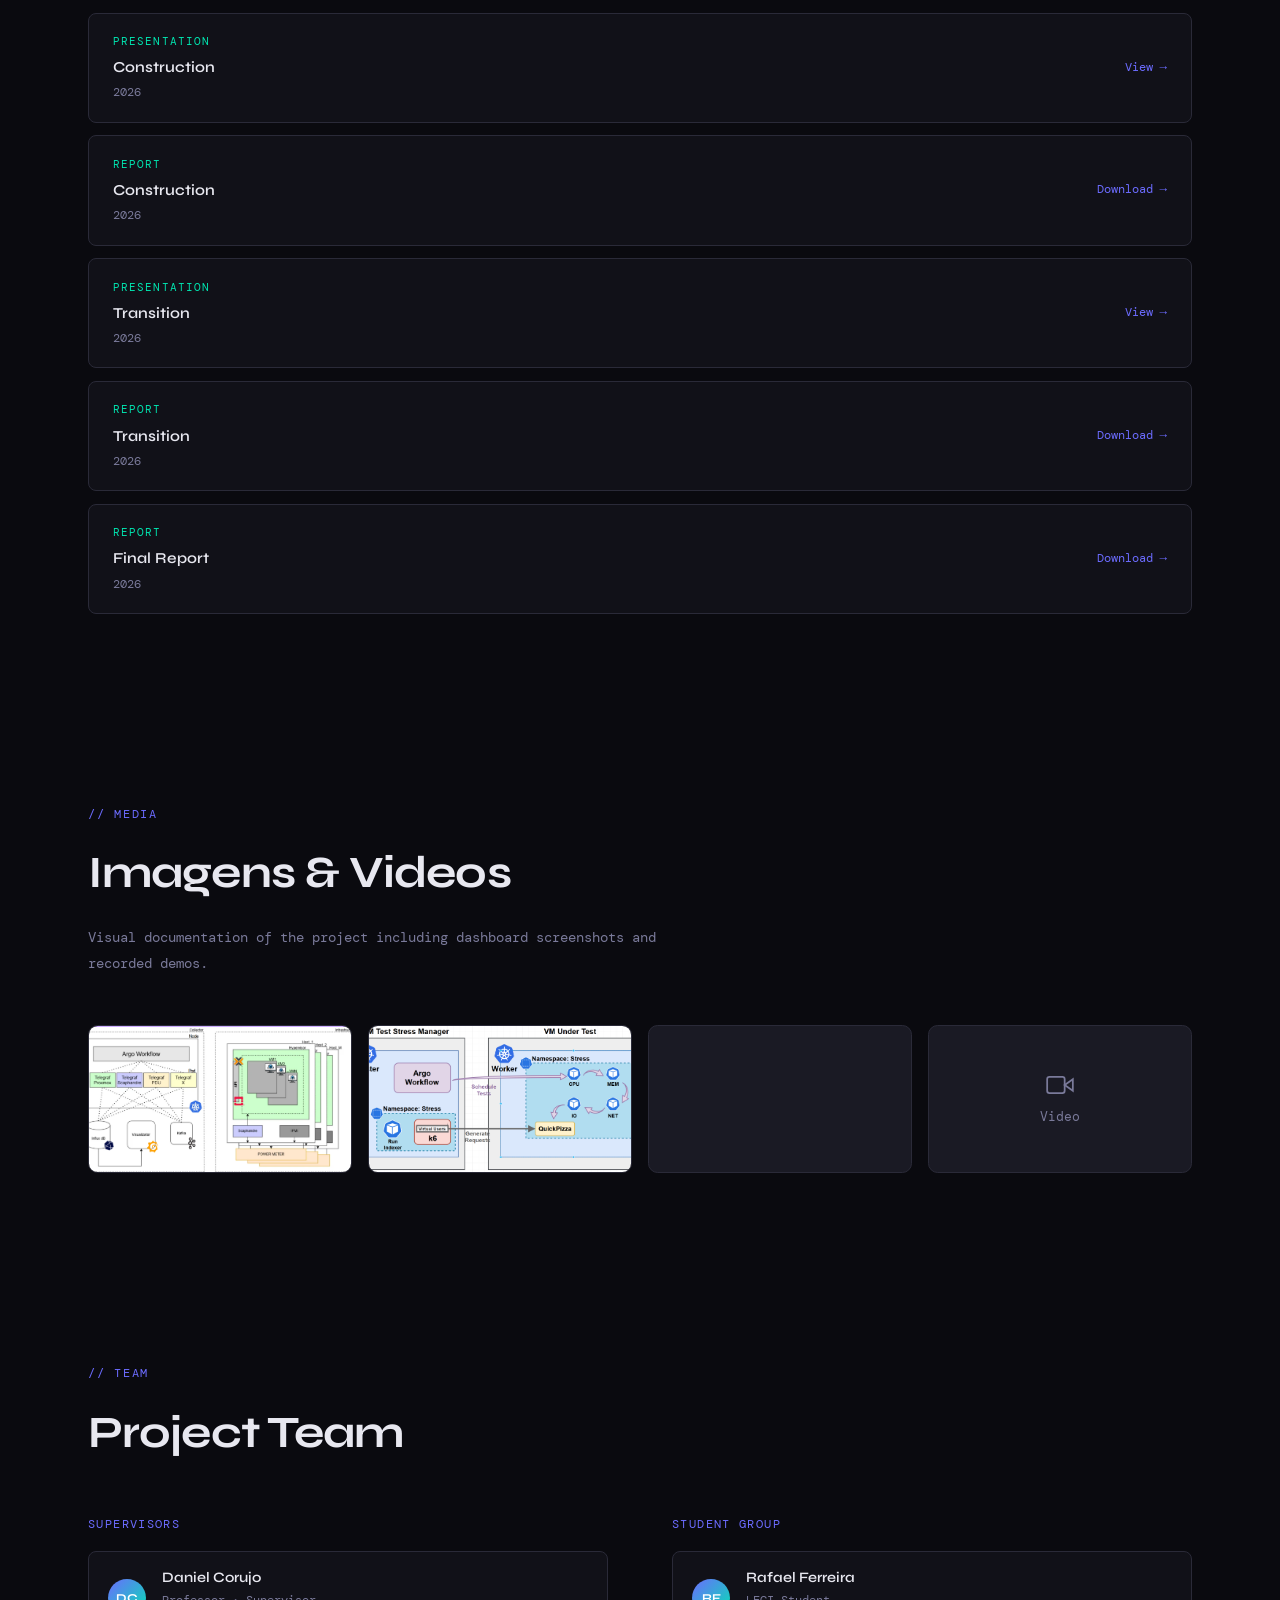
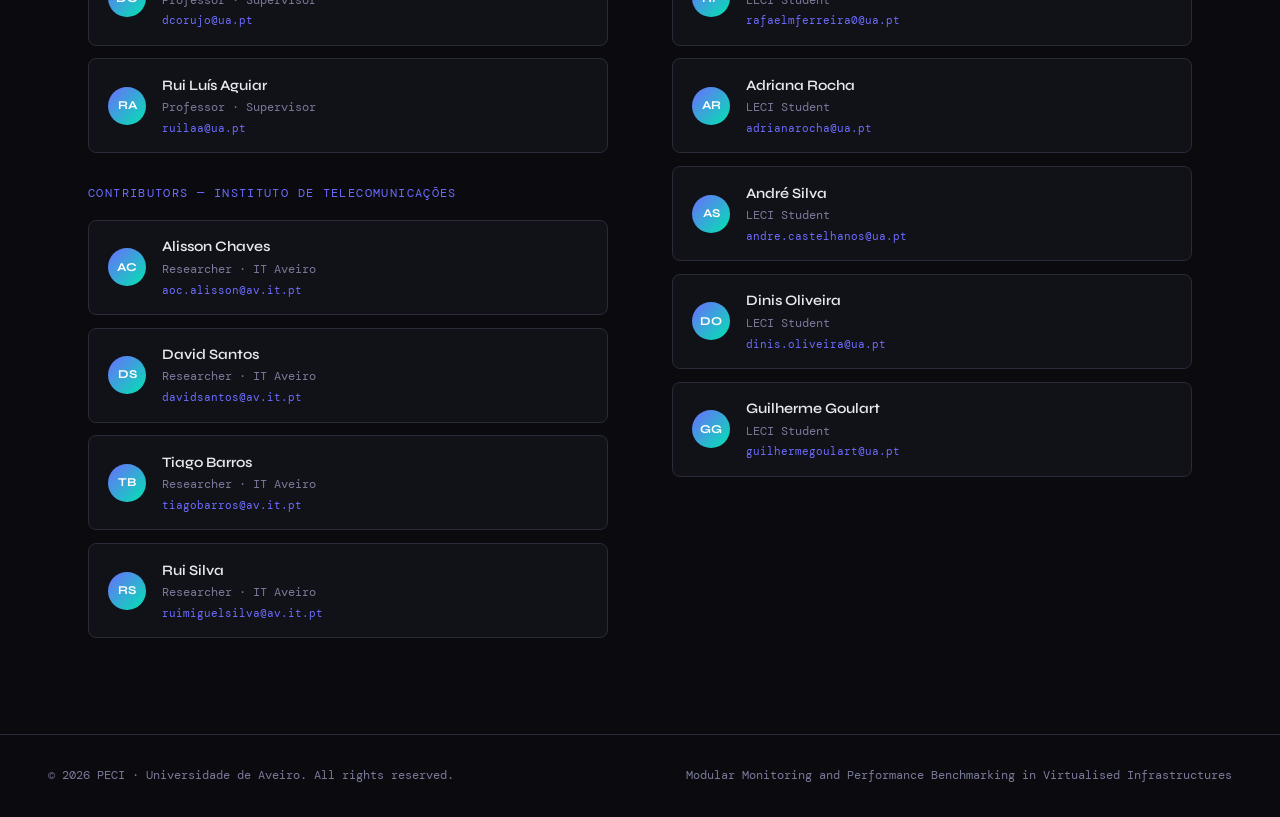
==== commit 421aa4be: "ajustments on media" ====
--- a/index.html
+++ b/index.html
@@ -572,9 +572,9 @@
       <div class="stack-col">
         <h4>Chaos Engineering</h4>
         <ul>
-          <li>ChaosMesh</li>
+          <li>ChaosMesh <span class="badge-future">future</span></li>
           <li>k6</li>
-          <li>Linux tc / netem</li>
+          <li>Linux tc / netem <span class="badge-future">future</span></li>
           <li>QuickPizza</li>
         </ul>
       </div>
@@ -694,15 +694,15 @@
   <section id="media">
     <div class="reveal">
       <p class="section-label">// Media</p>
-      <h2>Screenshots & Videos</h2>
+      <h2>Imagens & Videos</h2>
       <p class="section-desc">Visual documentation of the project including dashboard screenshots and recorded demos.</p>
     </div>
     <div class="media-grid reveal">
       <div class="media-card" onclick="openModal(this)">
-        <img src="media/img1.png" alt="Dashboard screenshot">
+        <img src="media/Collector_Architecture.png" alt="Collector Architecture">
       </div>
       <div class="media-card" onclick="openModal(this)">
-        <img src="media/img2.png" alt="Dashboard screenshot">
+        <img src="media/Stress_Architecture.png" alt="Stress Architecture">
       </div>
       <div class="media-card" onclick="openModal(this)">
         <video src="media/video.mp4"></video>
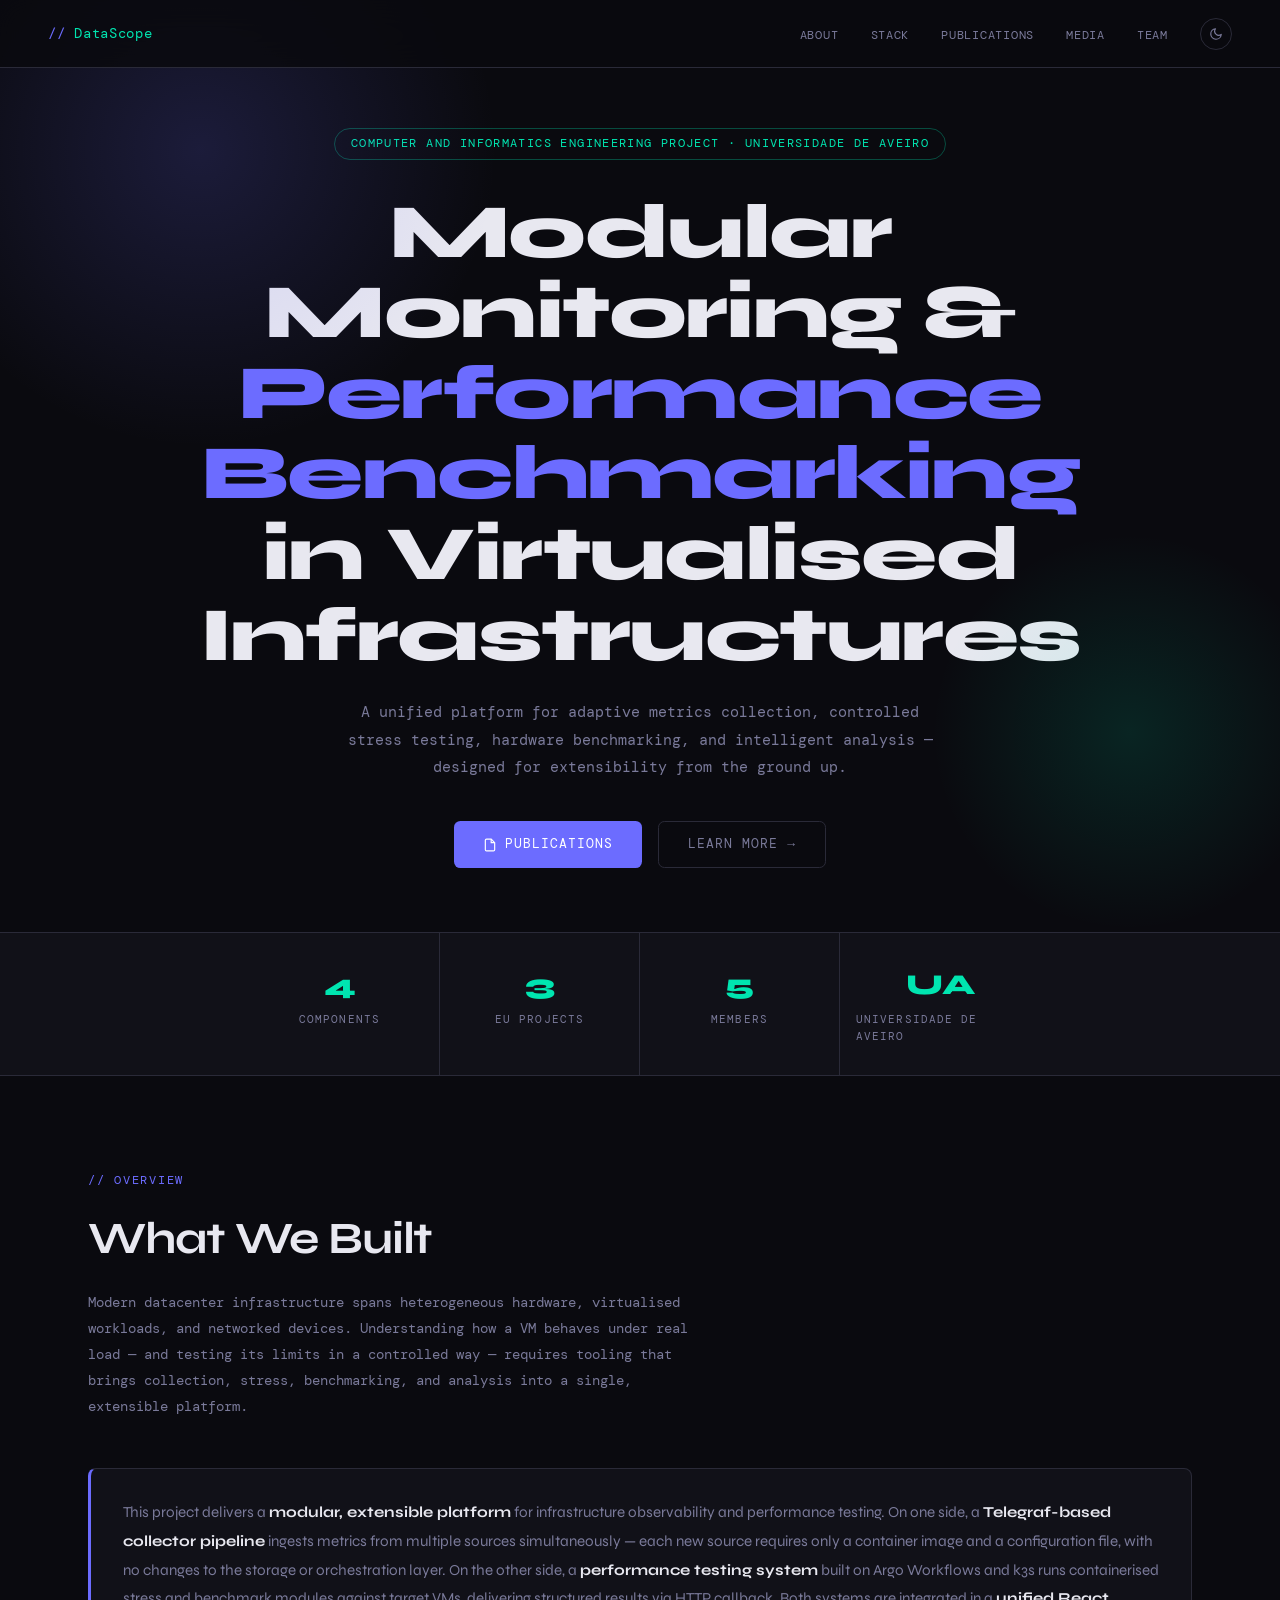
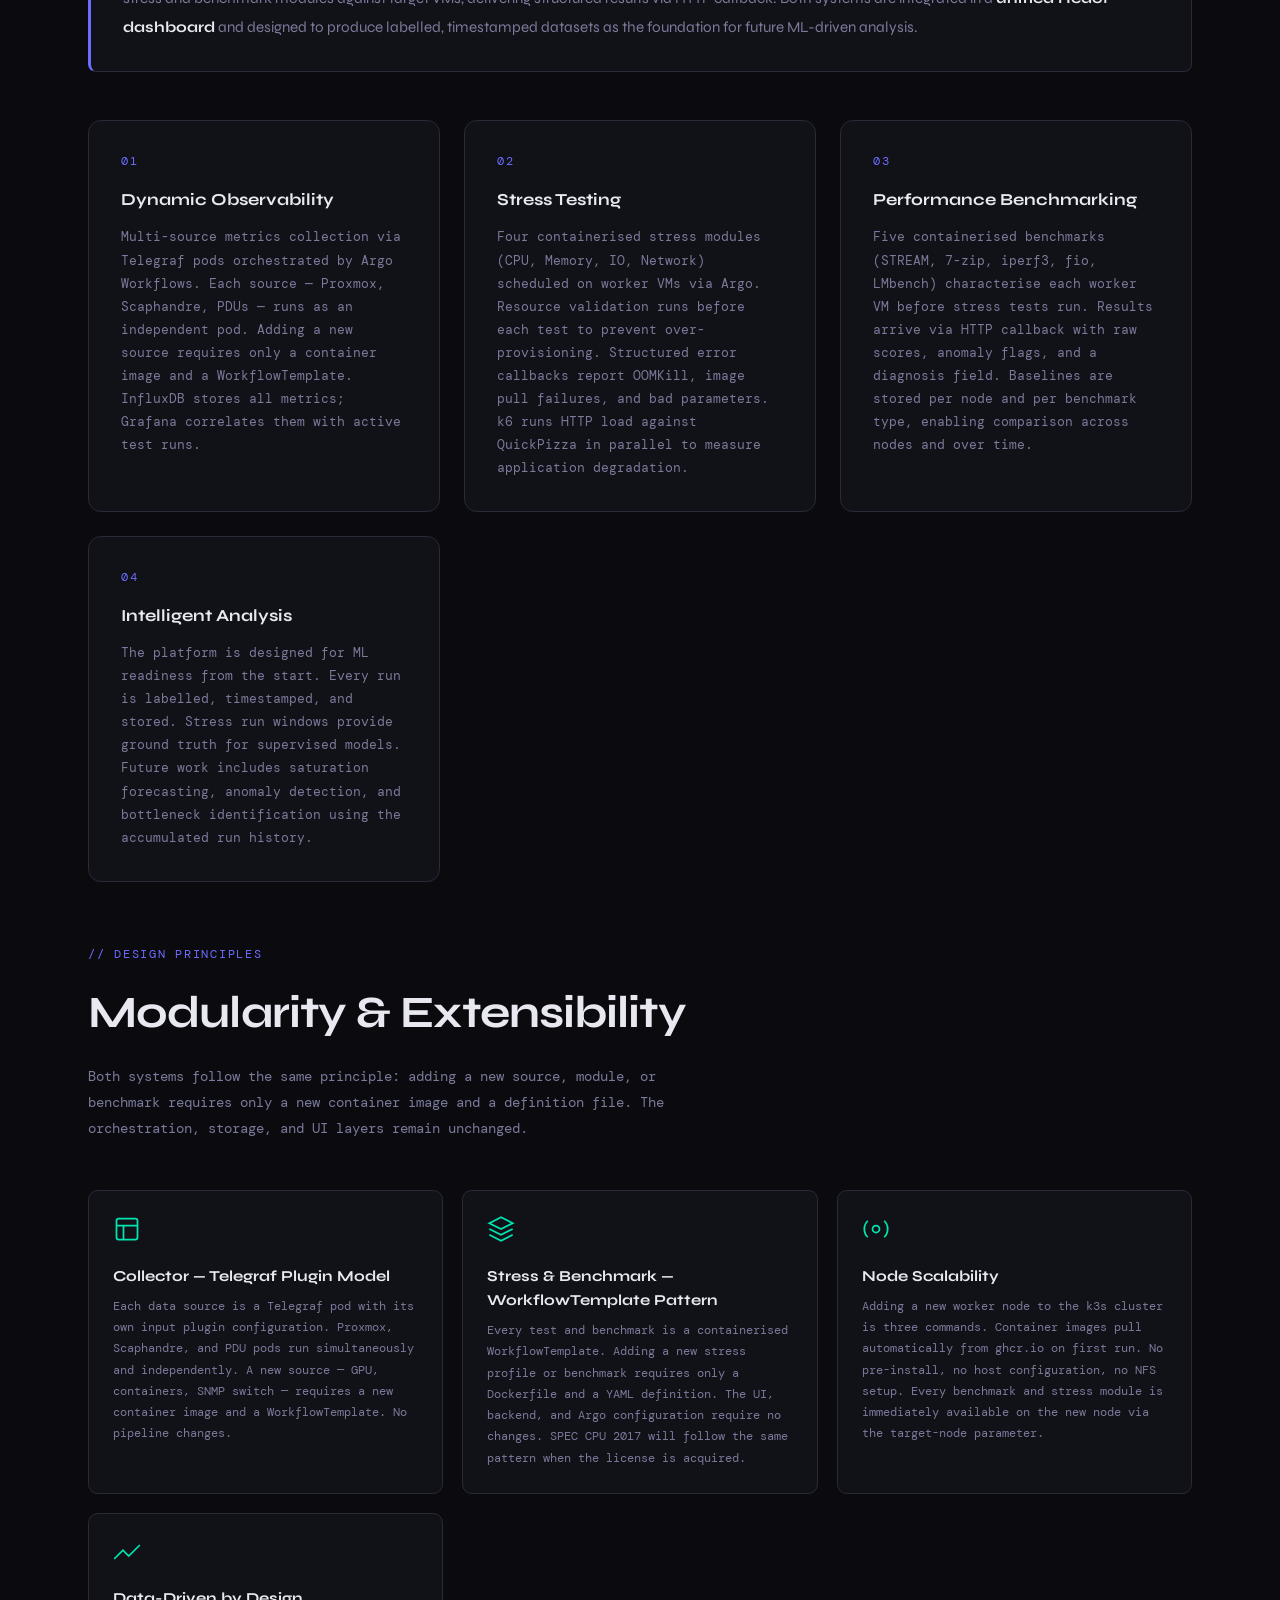
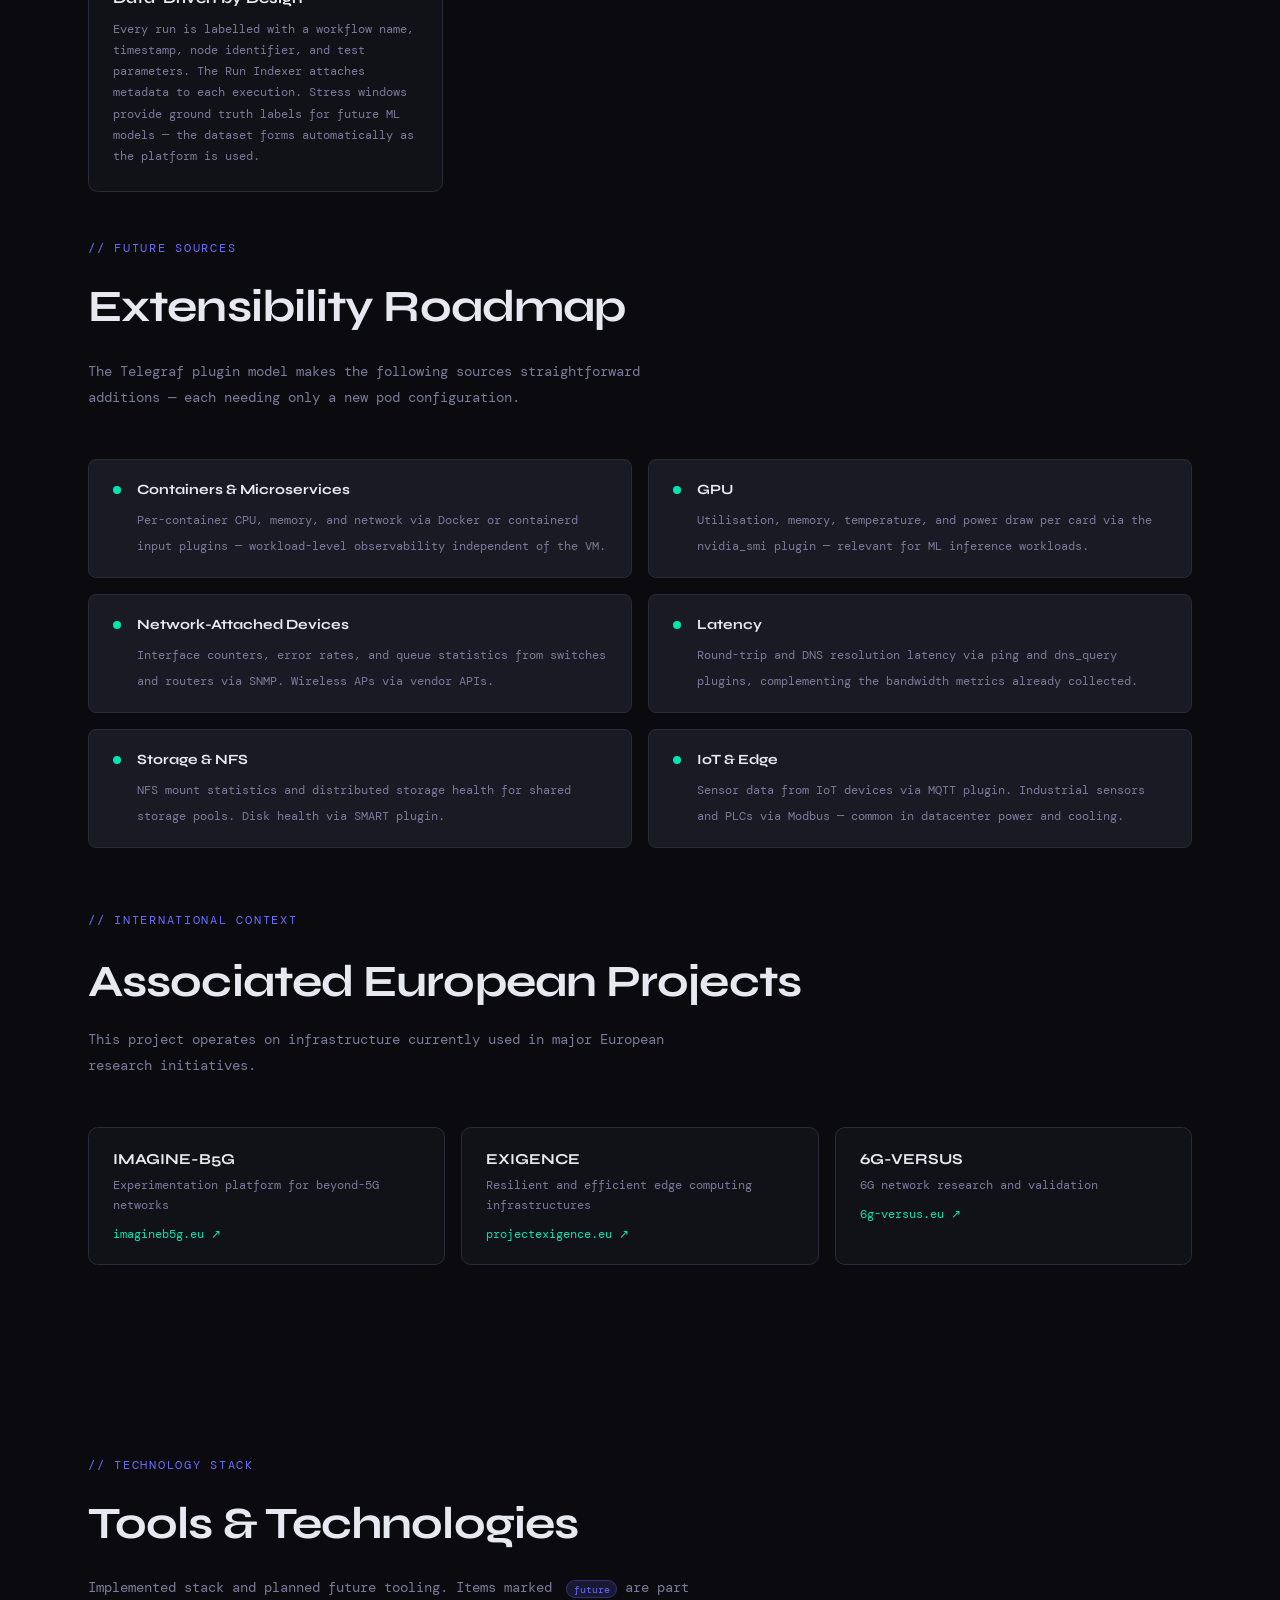
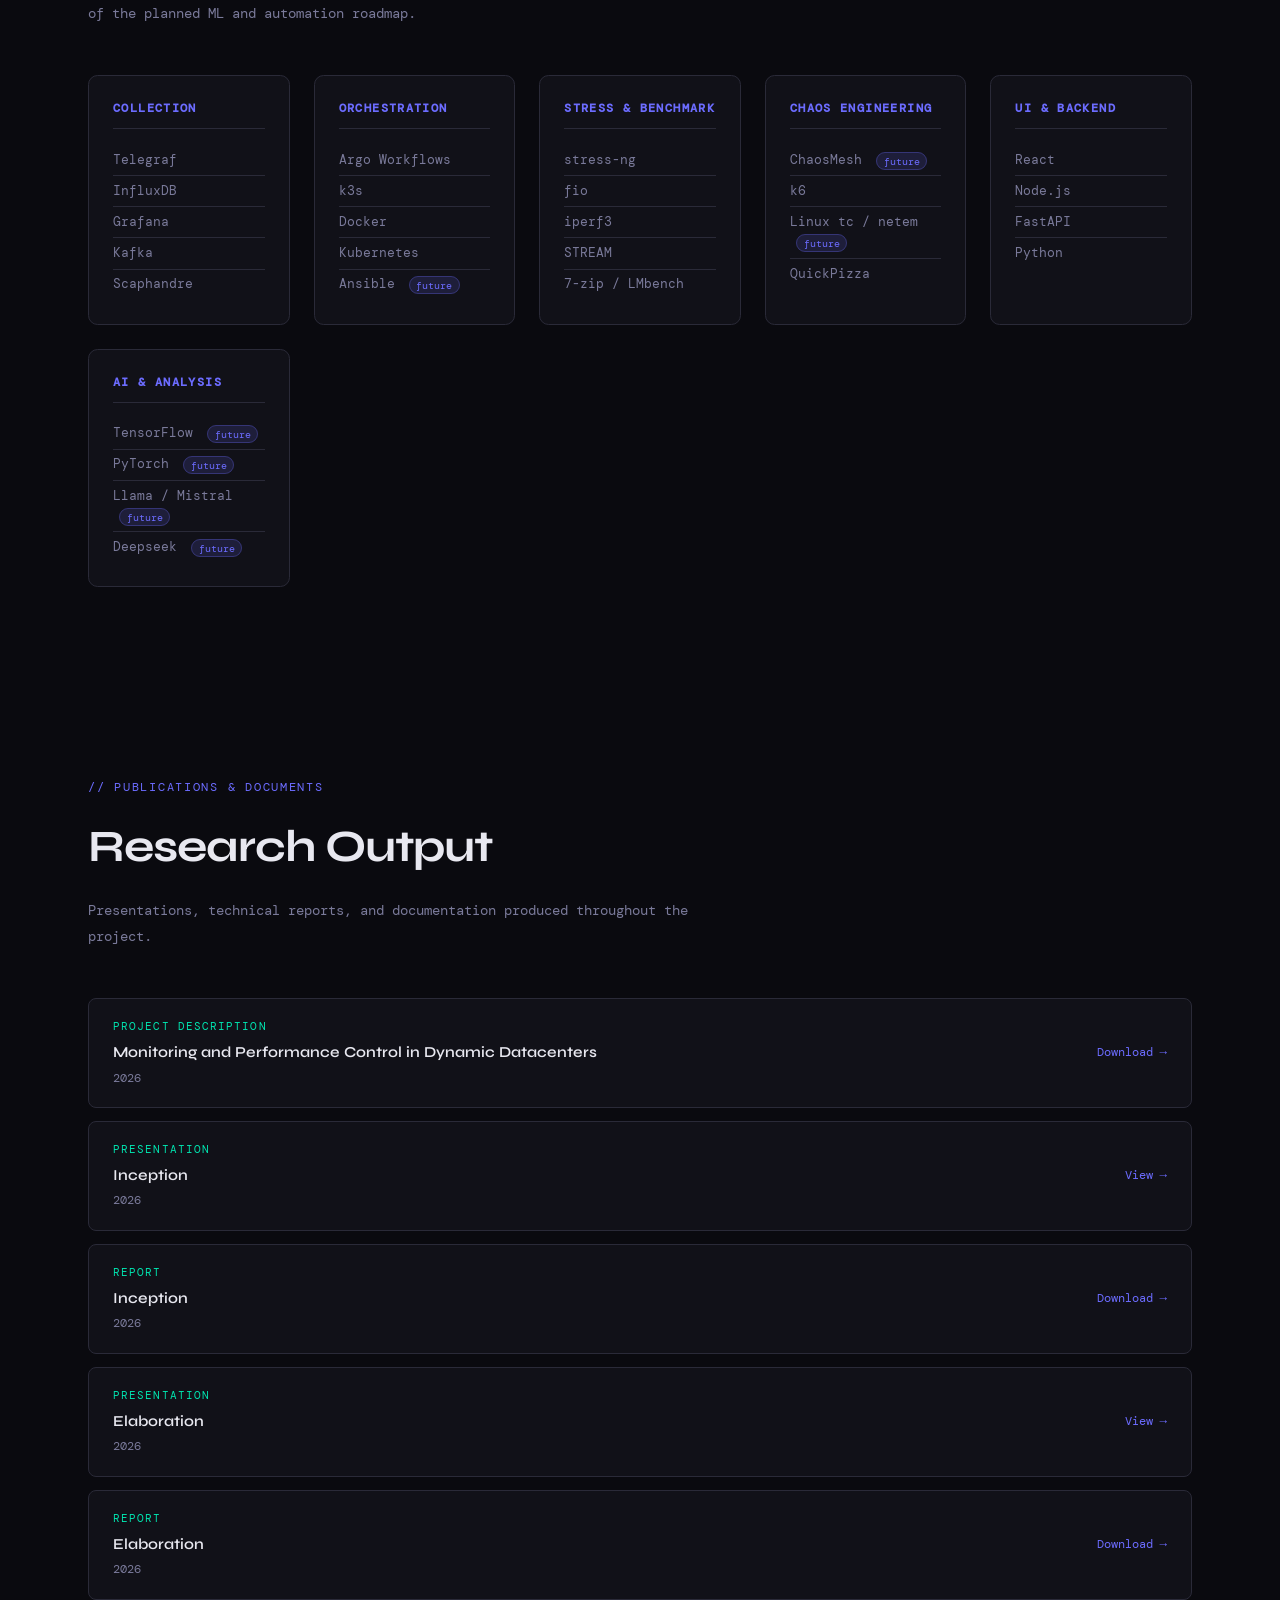
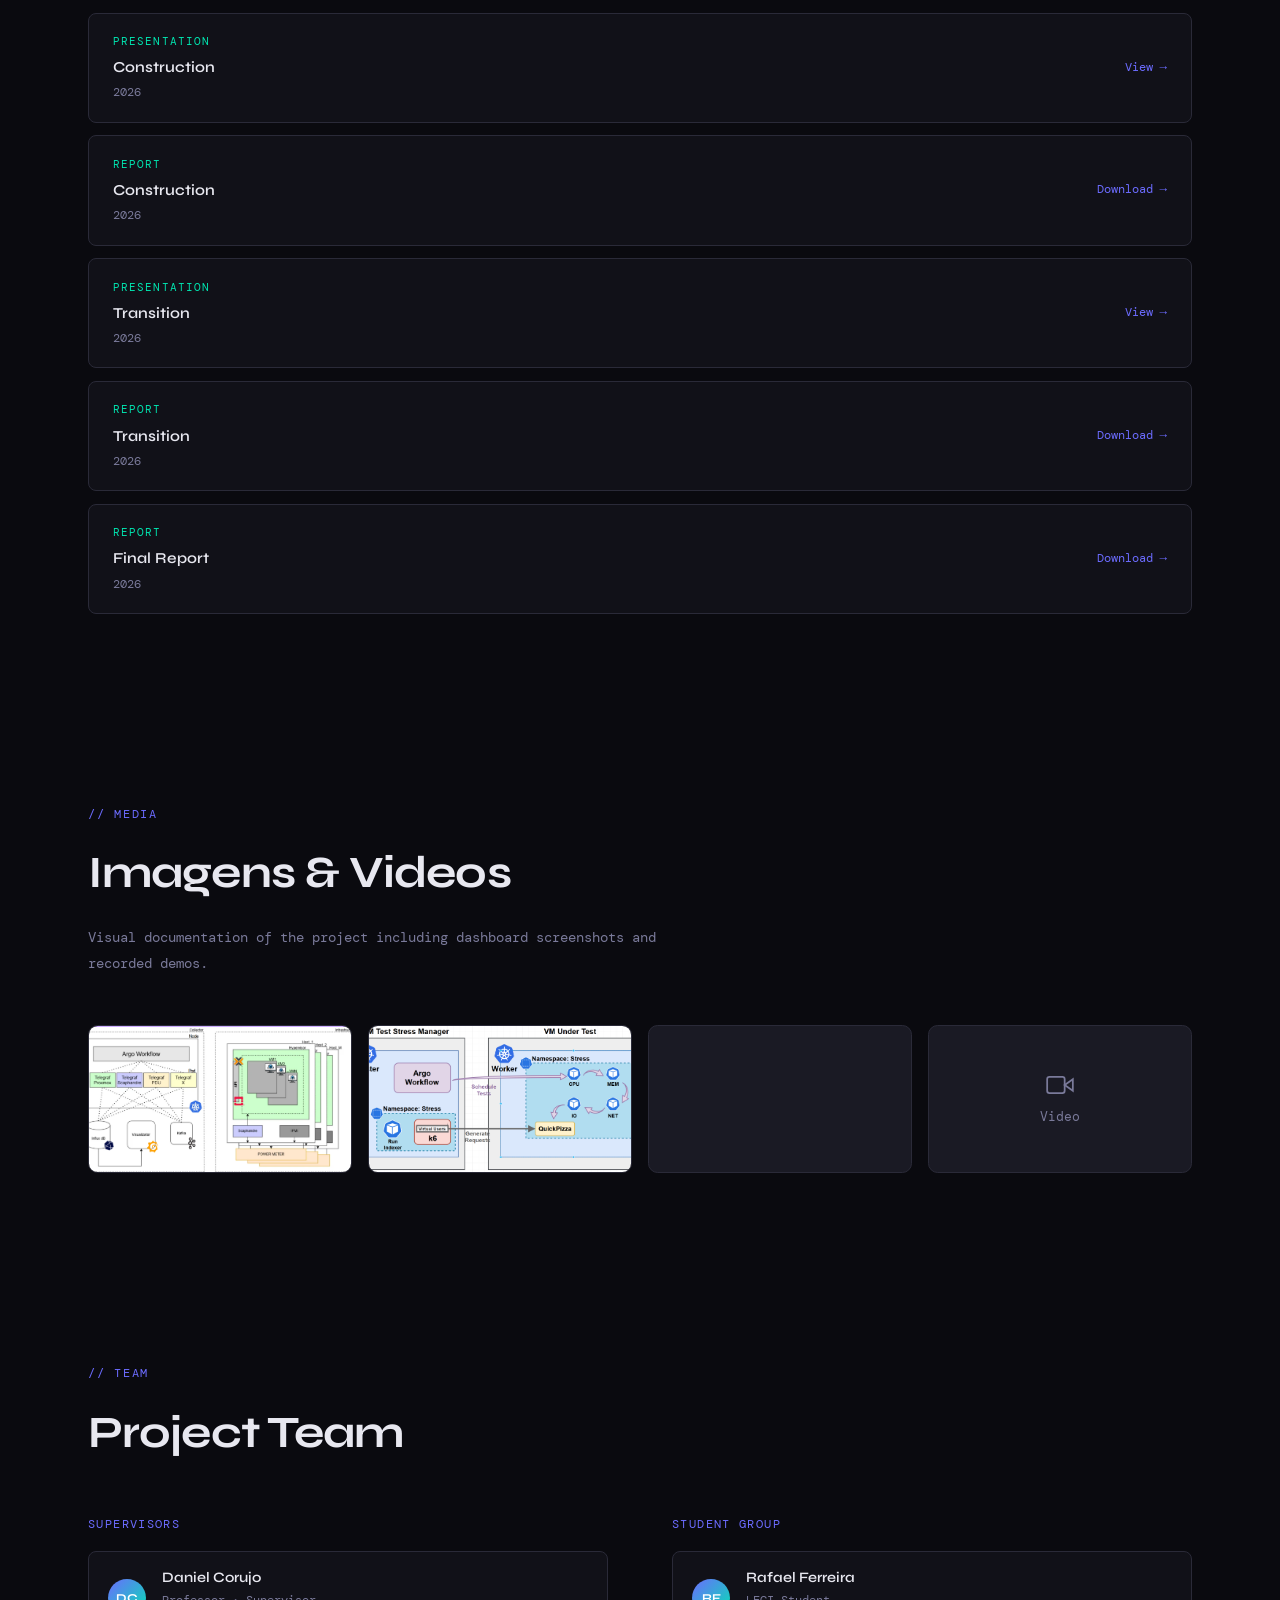
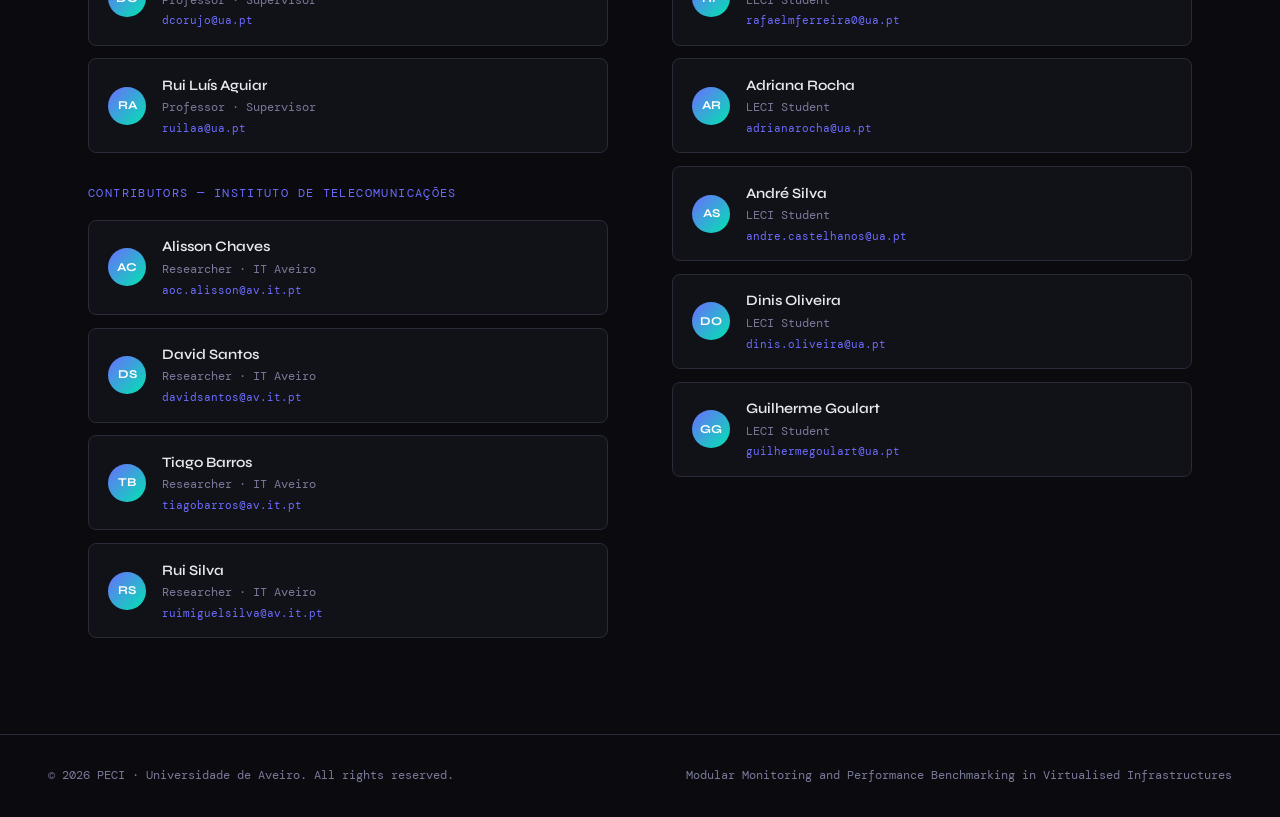
==== commit 7356e998: "Node.js ou Express.js eis a questao" ====
--- a/index.html
+++ b/index.html
@@ -582,7 +582,7 @@
         <h4>UI & Backend</h4>
         <ul>
           <li>React</li>
-          <li>Express.js</li>
+          <li>Node.js</li>
           <li>FastAPI</li>
           <li>Python</li>
         </ul>
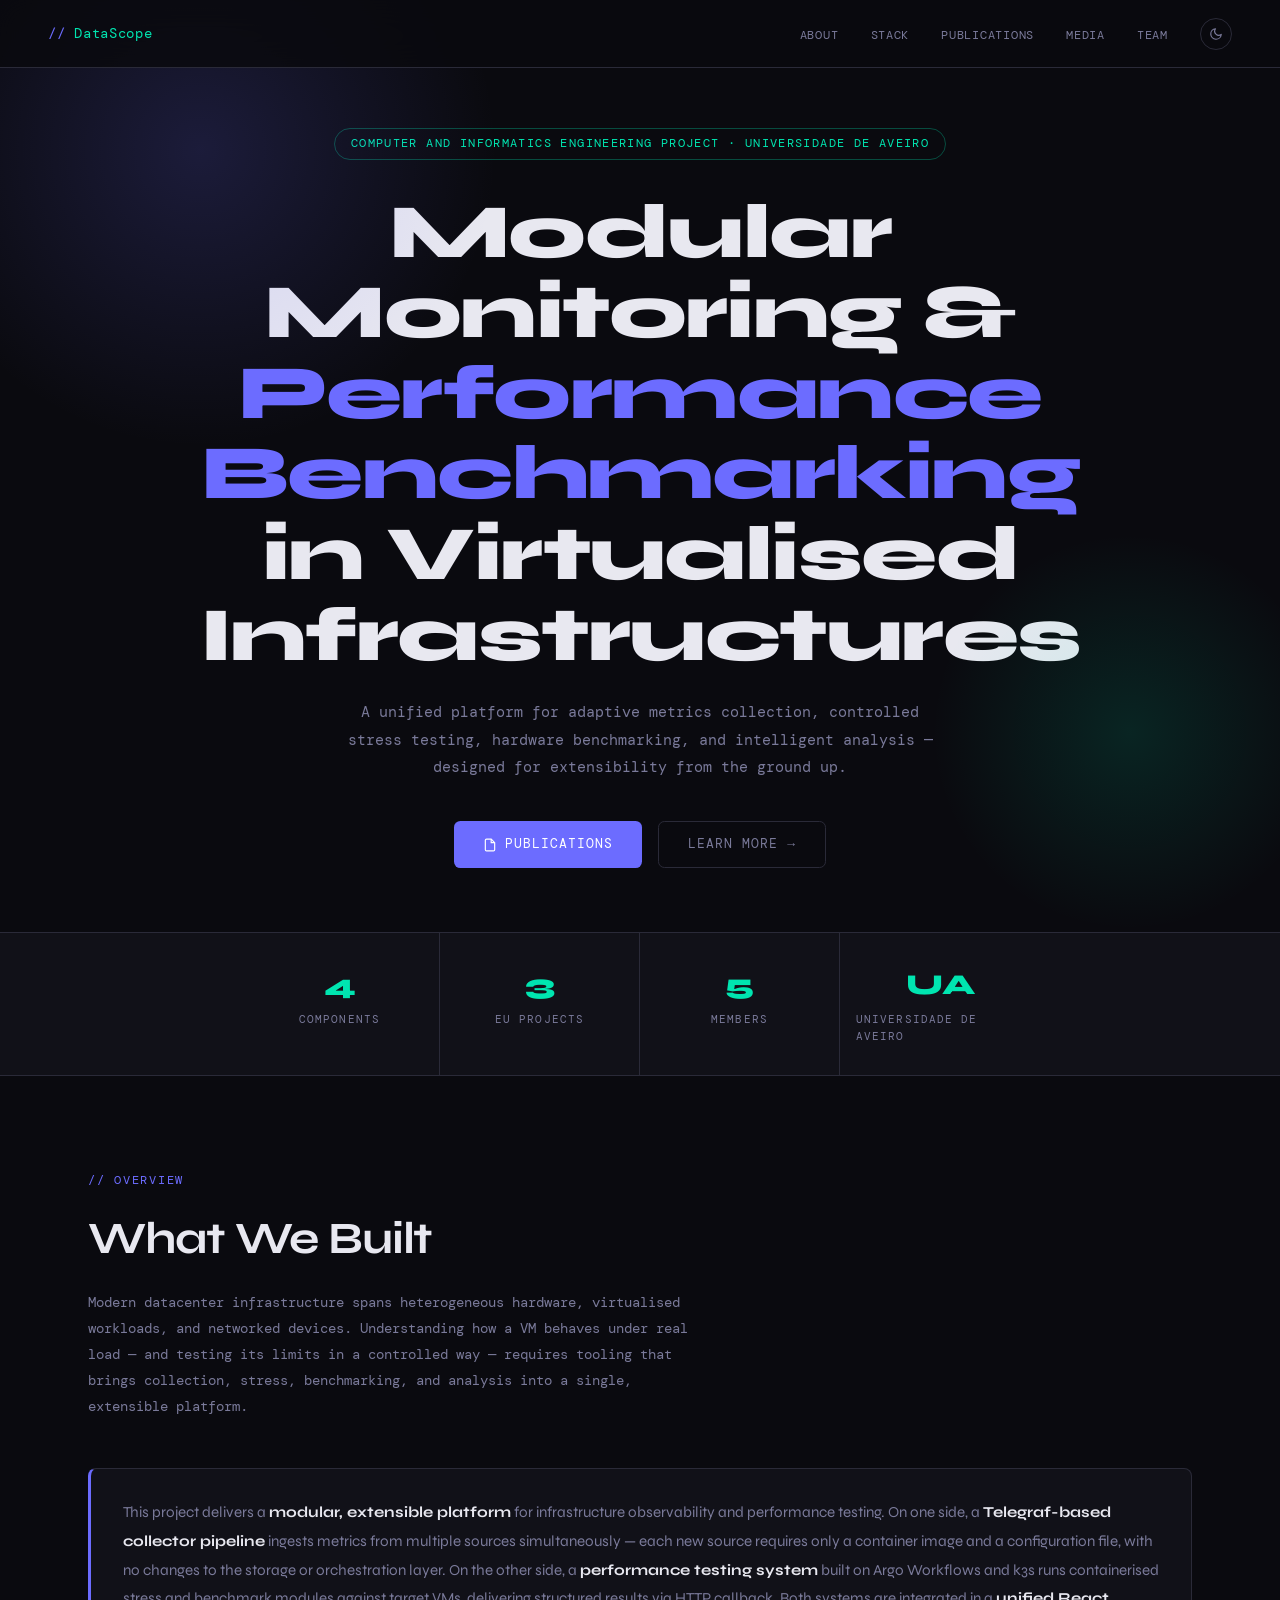
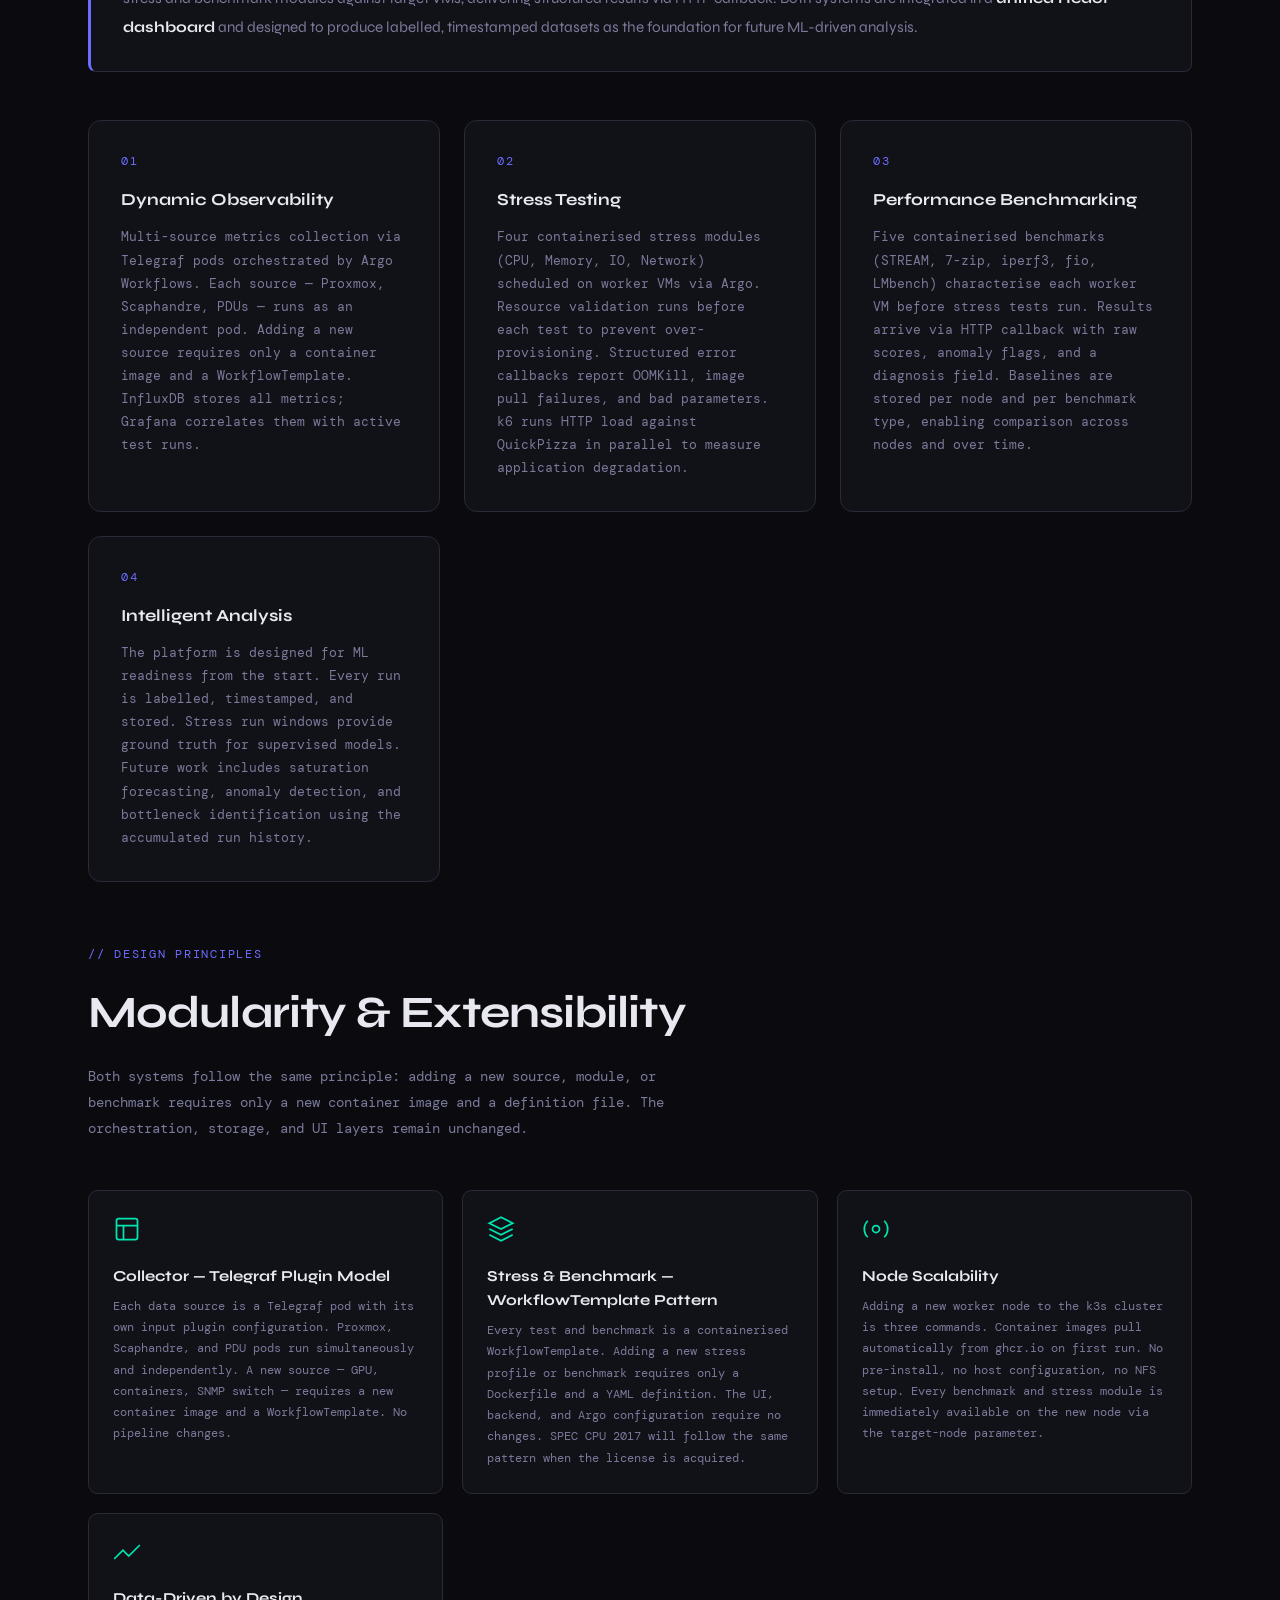
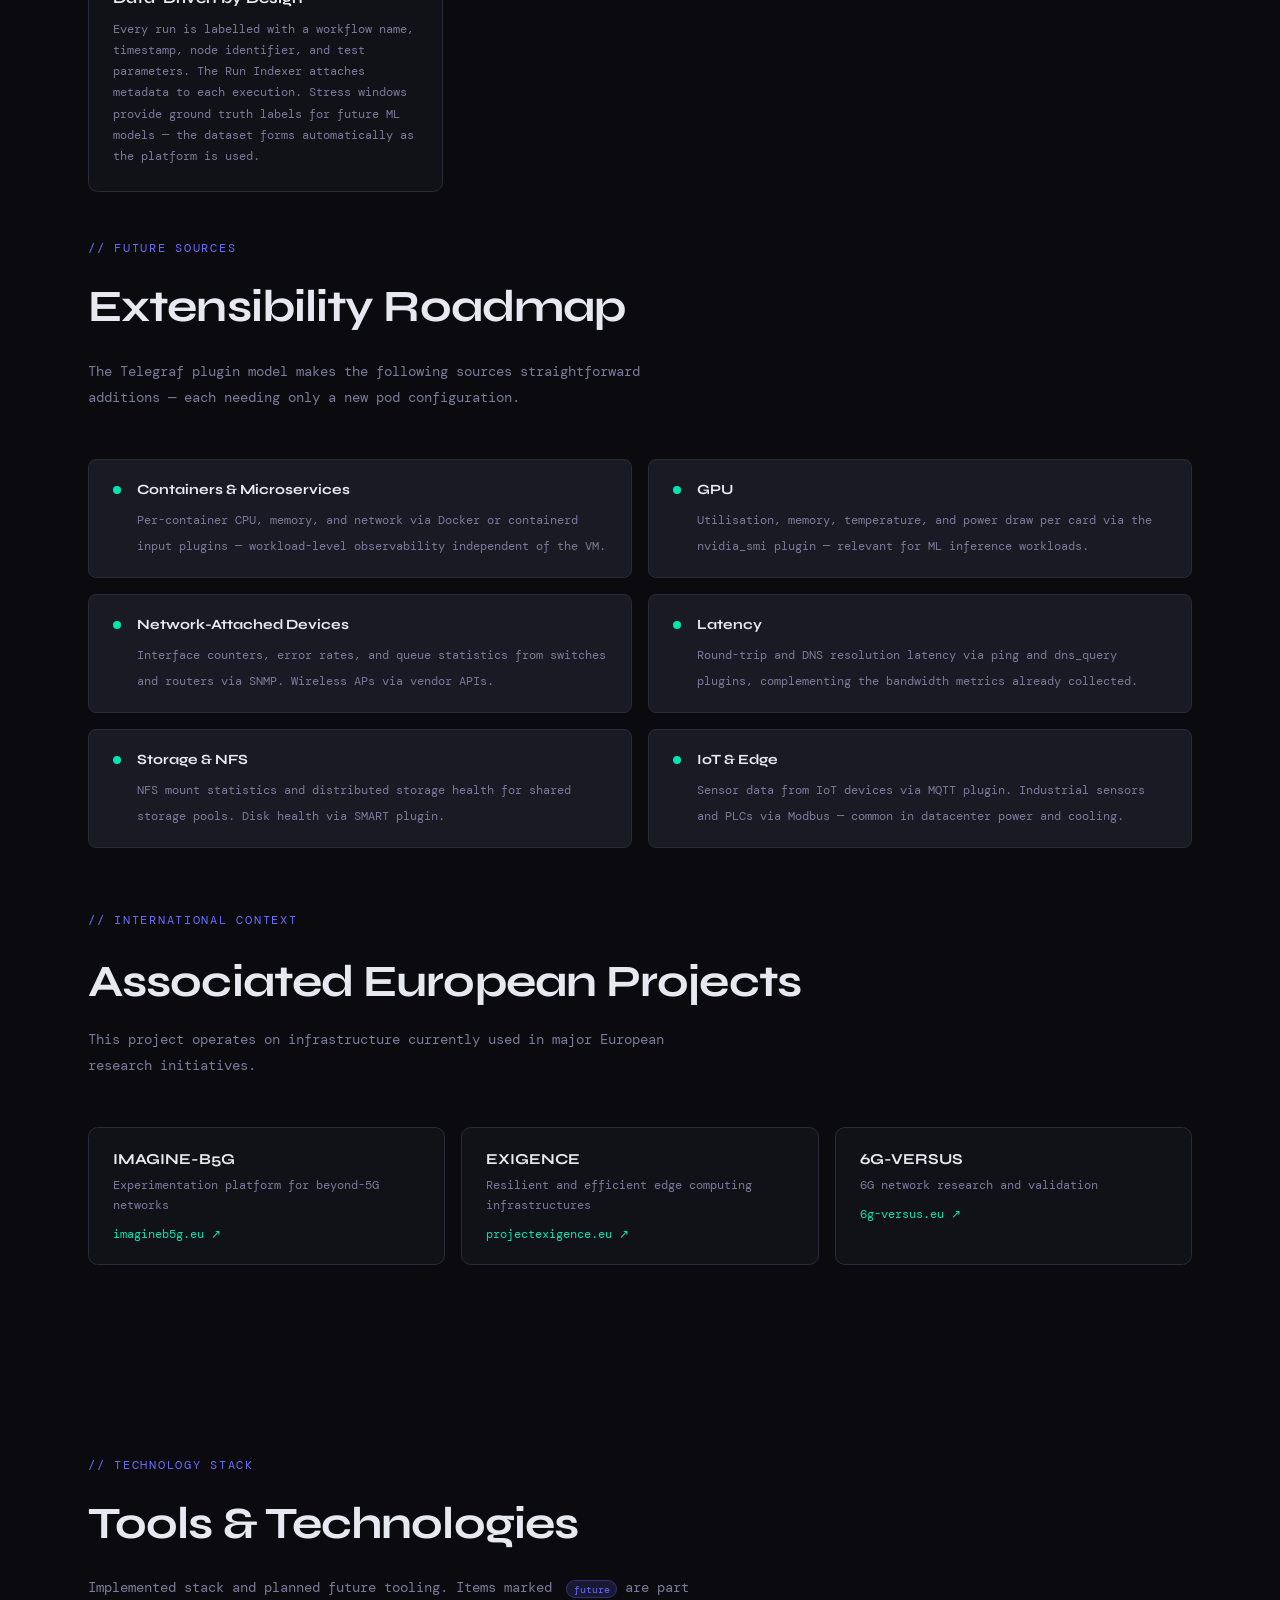
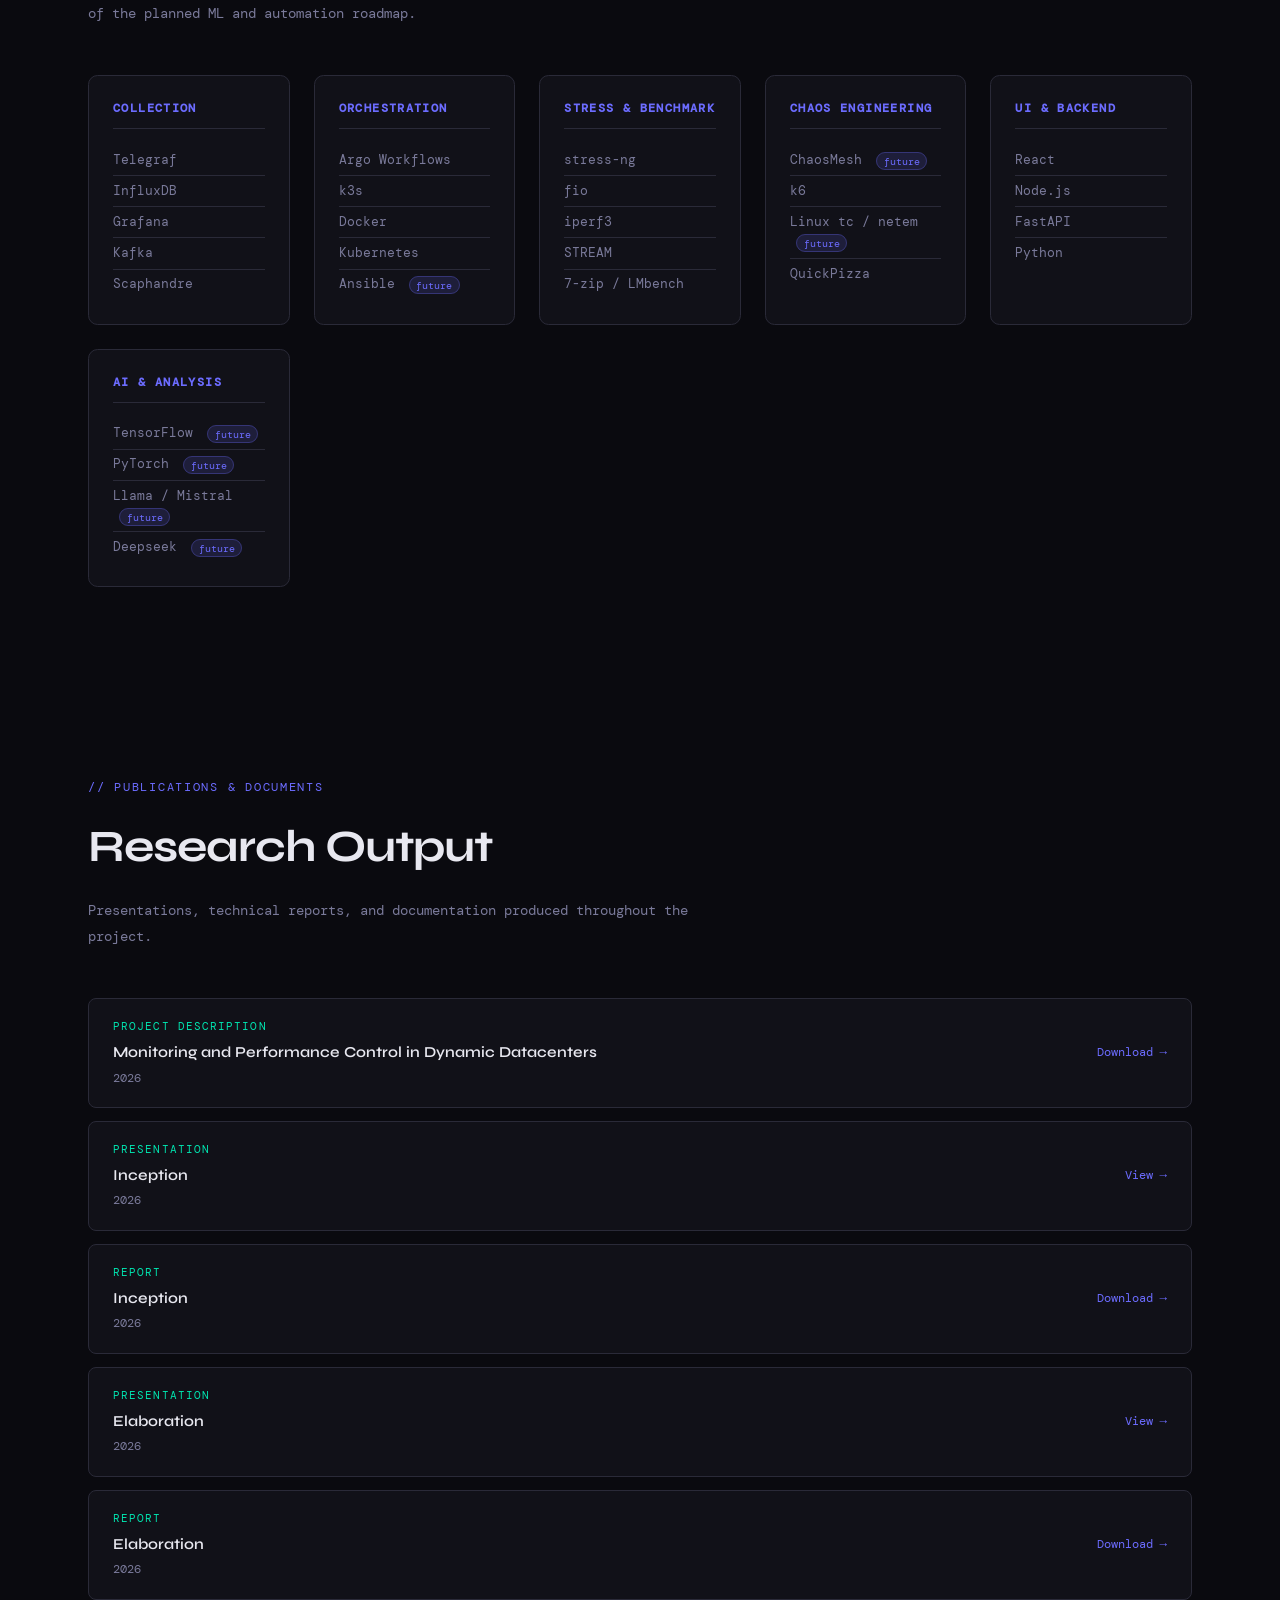
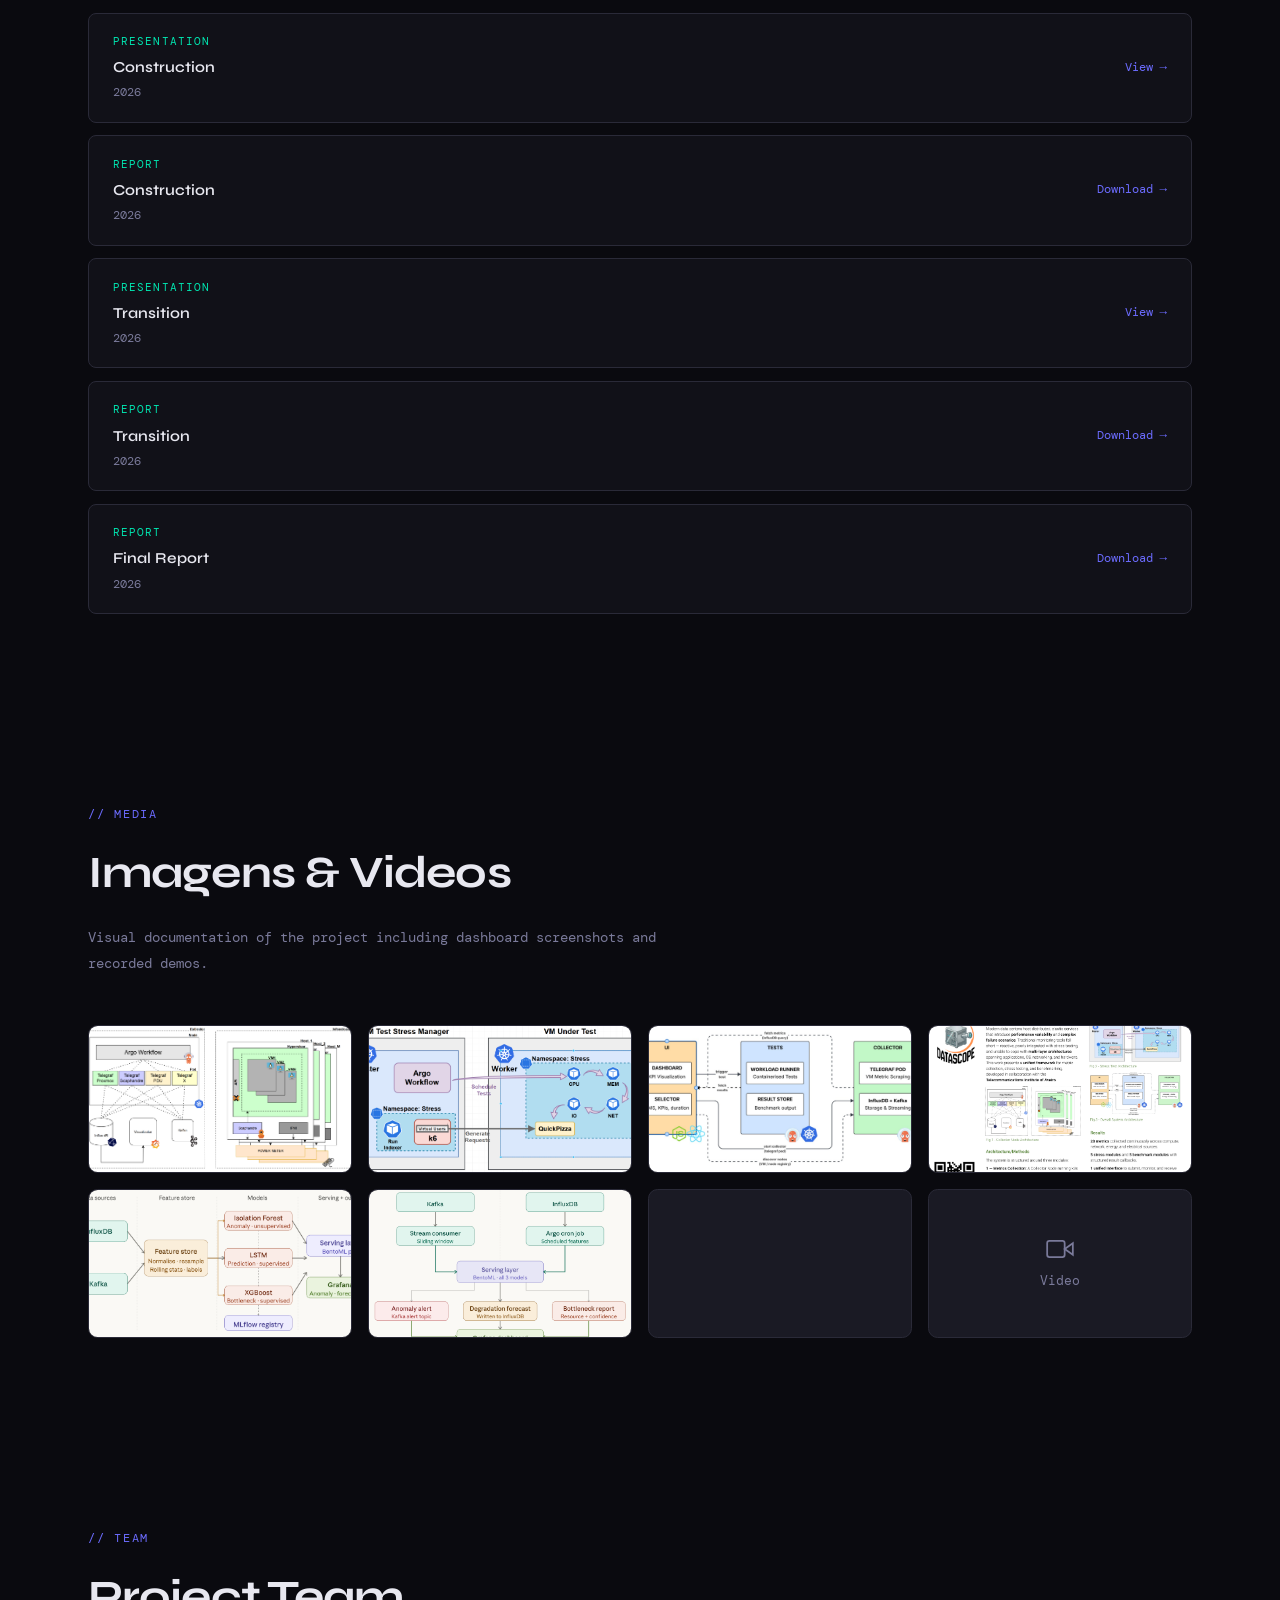
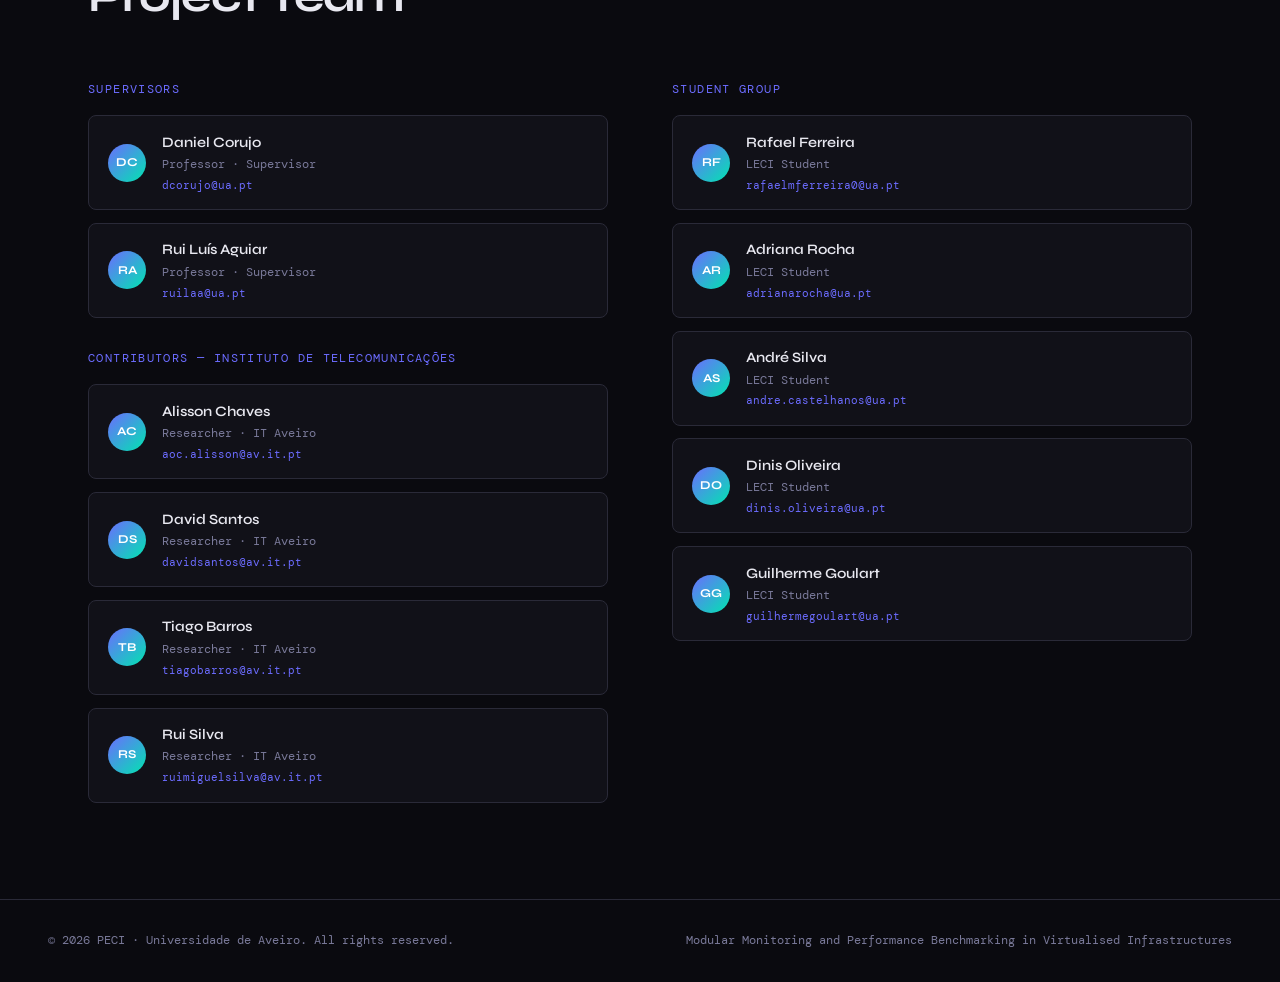
==== commit 77fdc4e6: "more mrds" ====
--- a/index.html
+++ b/index.html
@@ -323,7 +323,7 @@
     /* ── MODAL ── */
     .modal { display: none; position: fixed; inset: 0; z-index: 999; background: rgba(0,0,0,.9); align-items: center; justify-content: center; }
     .modal-close { position: absolute; top: 1.5rem; right: 2rem; font-size: 2rem; color: #fff; cursor: pointer; font-family: var(--mono); }
-    .modal img { max-width: 90%; max-height: 90%; border-radius: .5rem; }
+    .modal img { max-width: 85vw; max-height: 85vh; width: auto; height: auto; object-fit: contain; border-radius: .5rem; }
 
     /* ── FOOTER ── */
     footer {
@@ -705,6 +705,18 @@
         <img src="media/Stress_Architecture.png" alt="Stress Architecture">
       </div>
       <div class="media-card" onclick="openModal(this)">
+        <img src="media/Overall_Architecture.jpeg" alt="Overall Architecture">
+      </div>
+      <div class="media-card" onclick="openModal(this)">
+        <img src="media/Poster_Students@DETI.png" alt="Final Poster">
+      </div>
+      <div class="media-card" onclick="openModal(this)">
+        <img src="media/ml_pipeline_overview.png" alt="ML Pipeline Overview">
+      </div>
+      <div class="media-card" onclick="openModal(this)">
+        <img src="media/ml_inference_paths.png" alt="ML Inference Paths">
+      </div>
+      <div class="media-card" onclick="openModal(this)">
         <video src="media/video.mp4"></video>
       </div>
       <div class="media-card" onclick="openModal(this)">
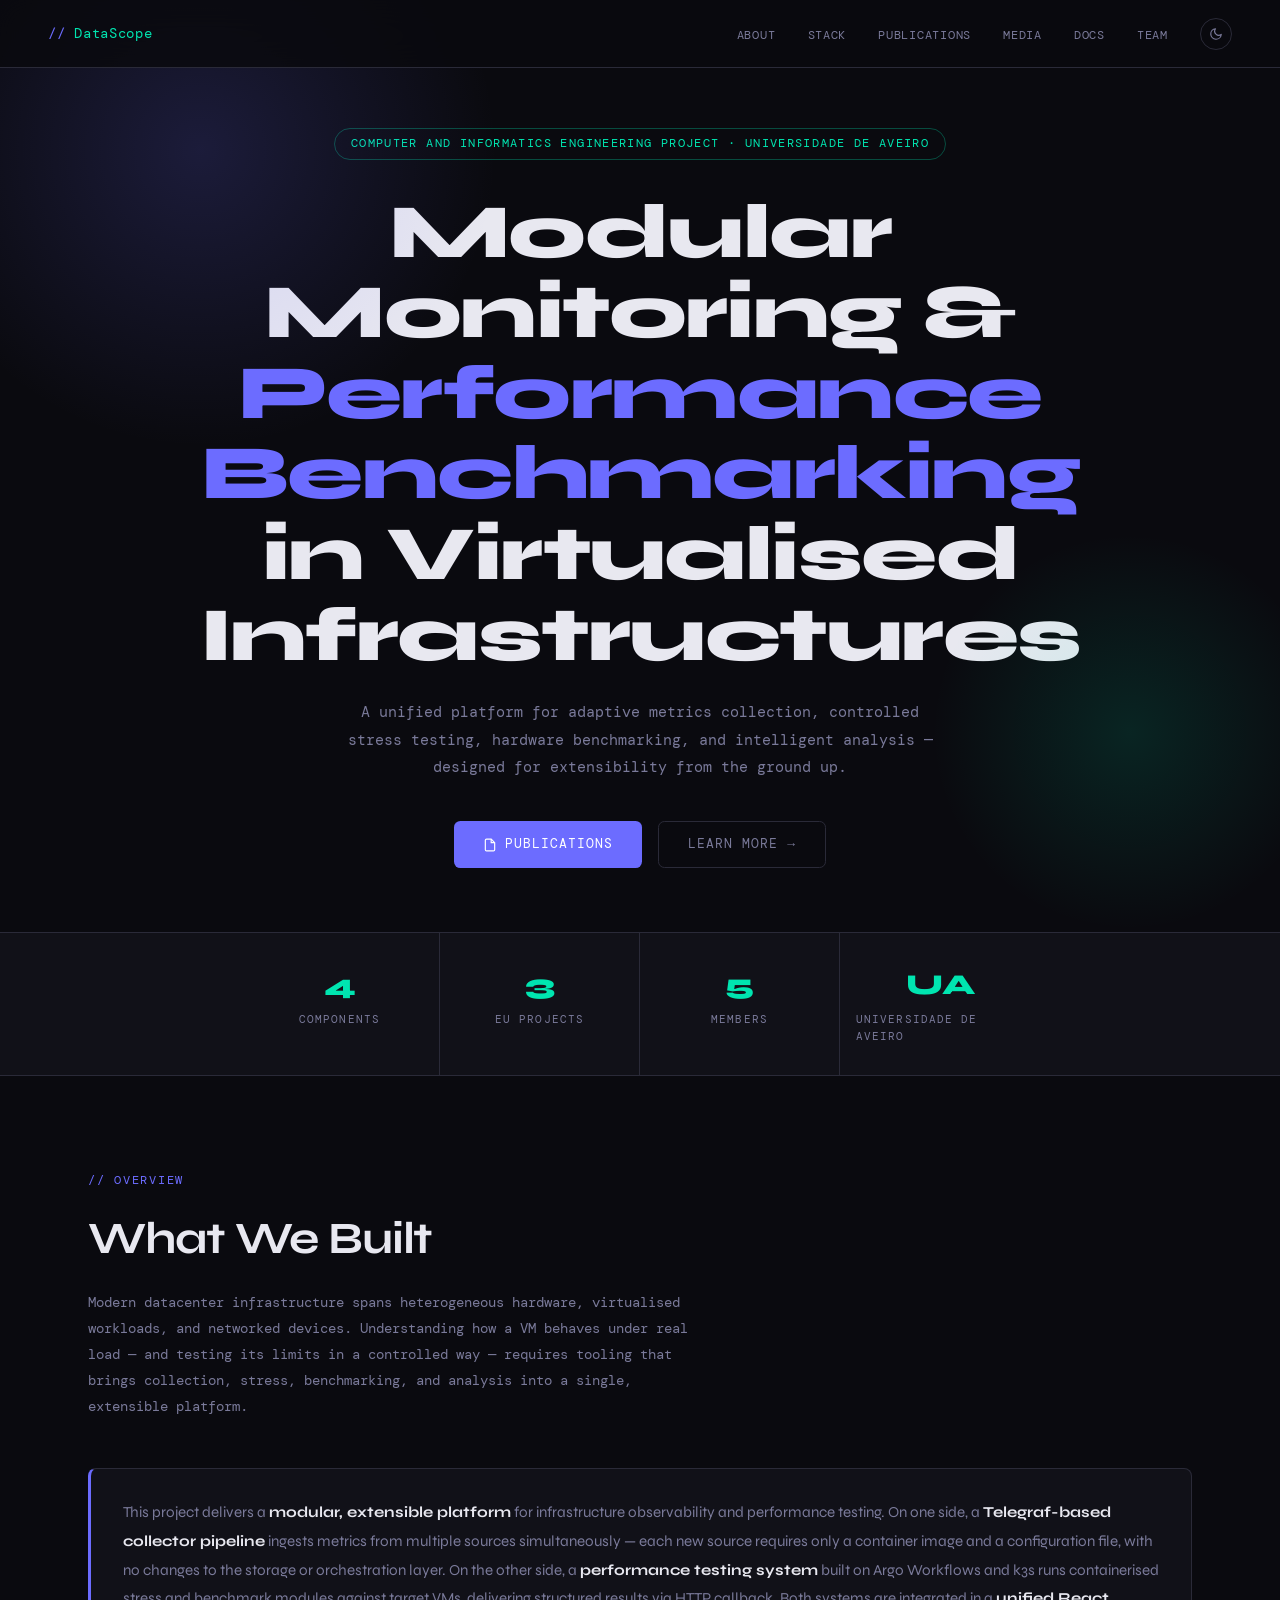
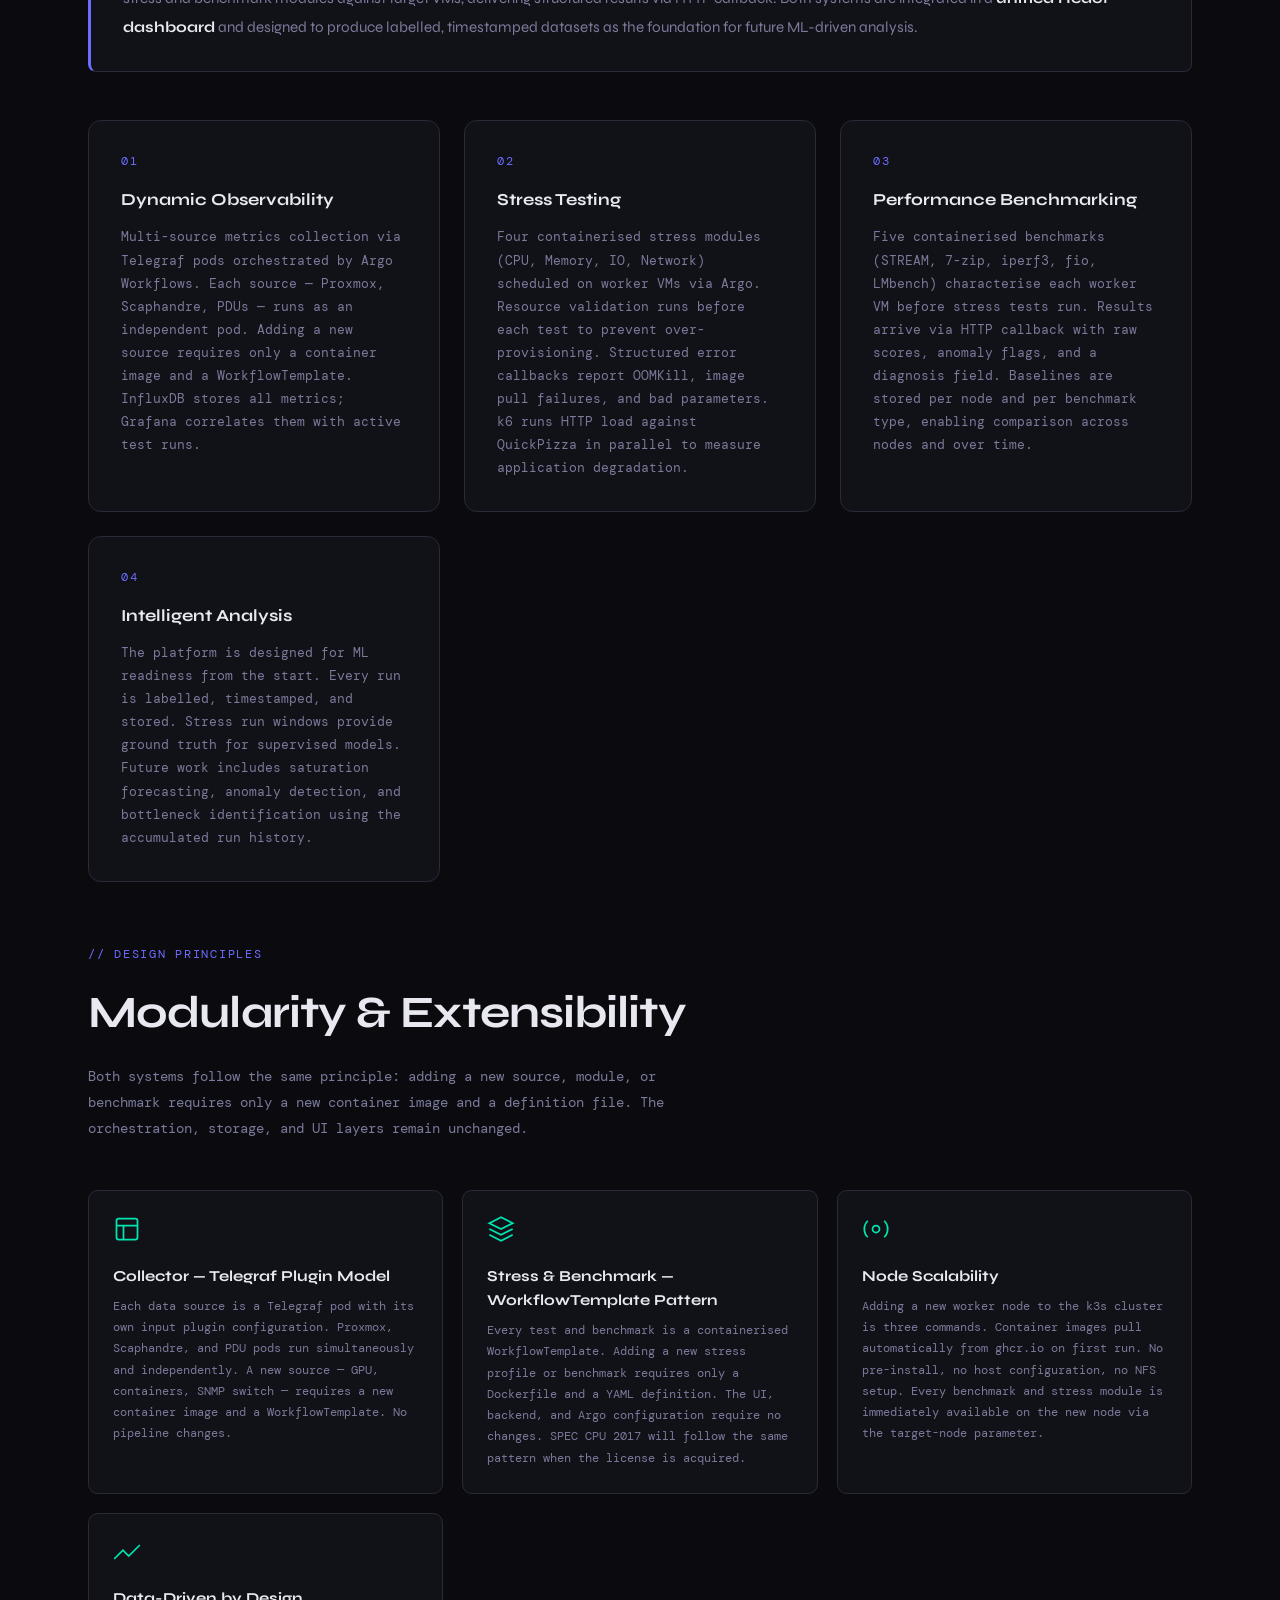
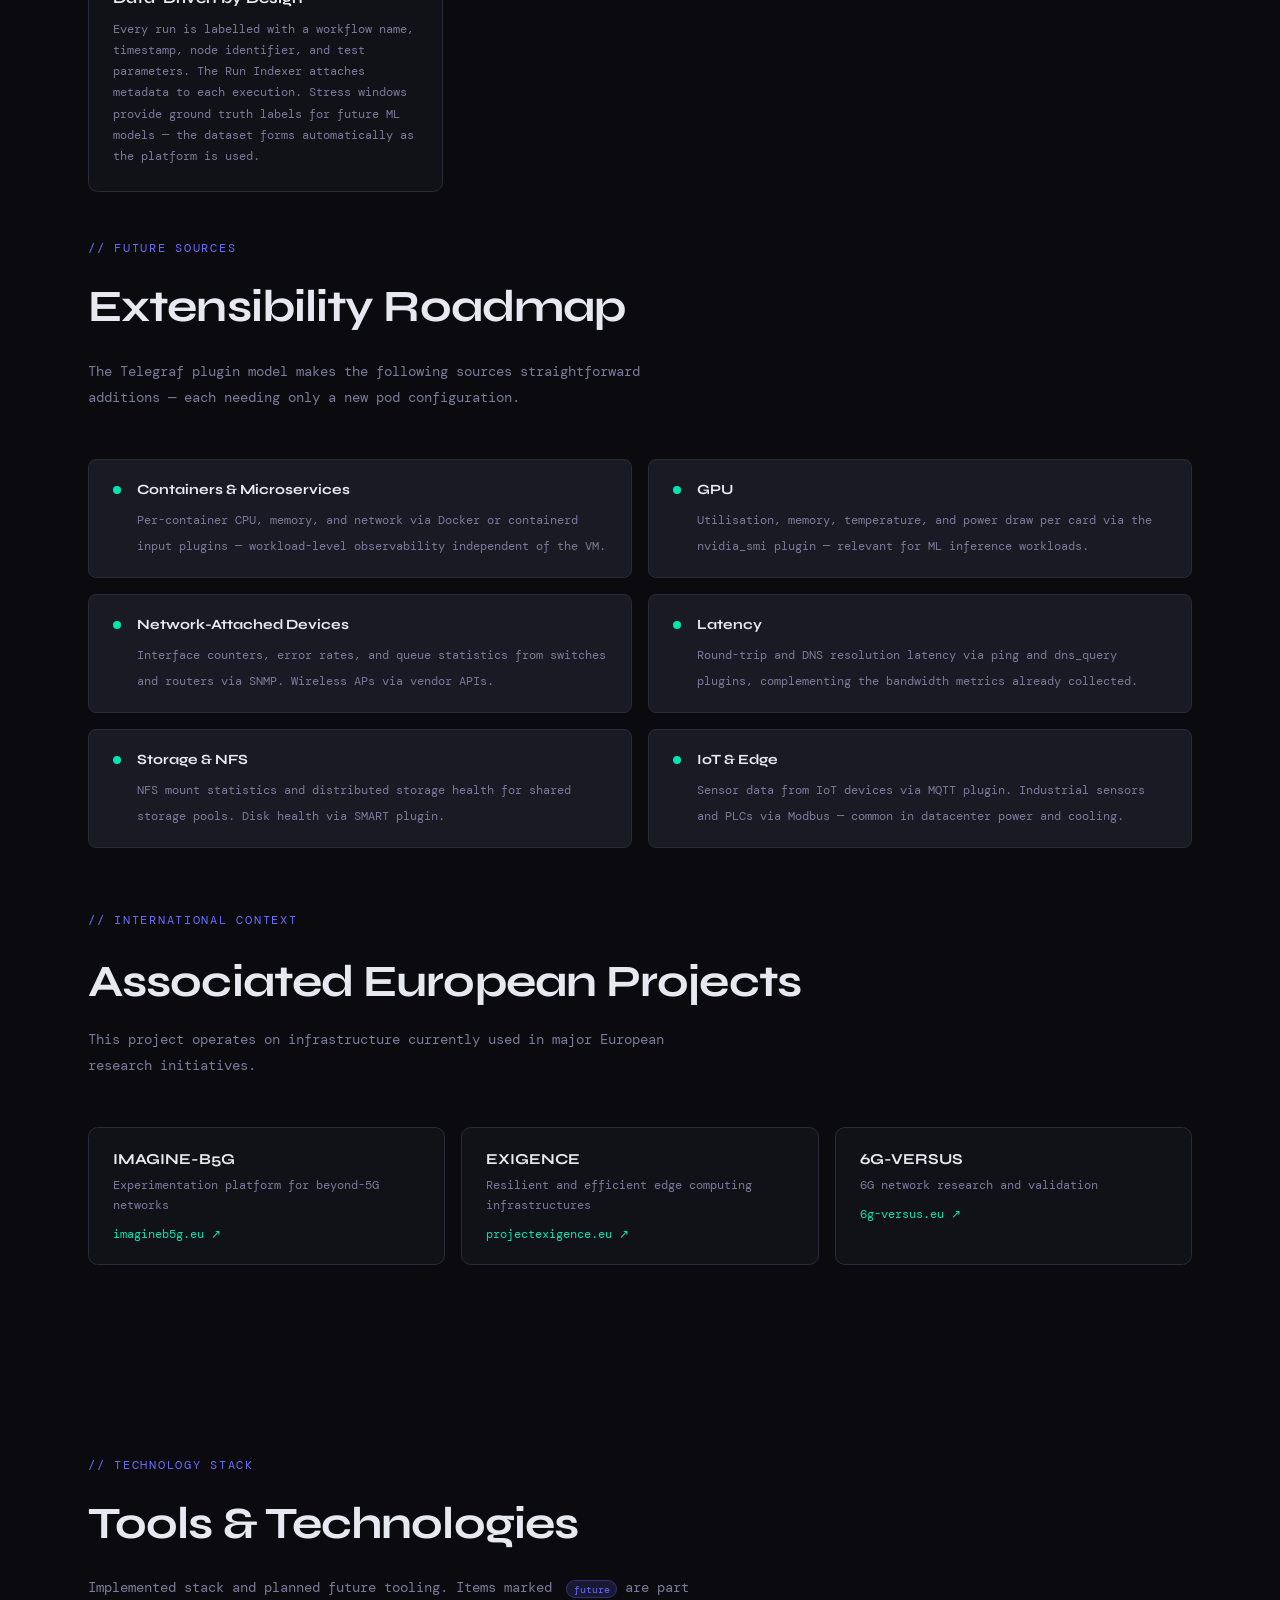
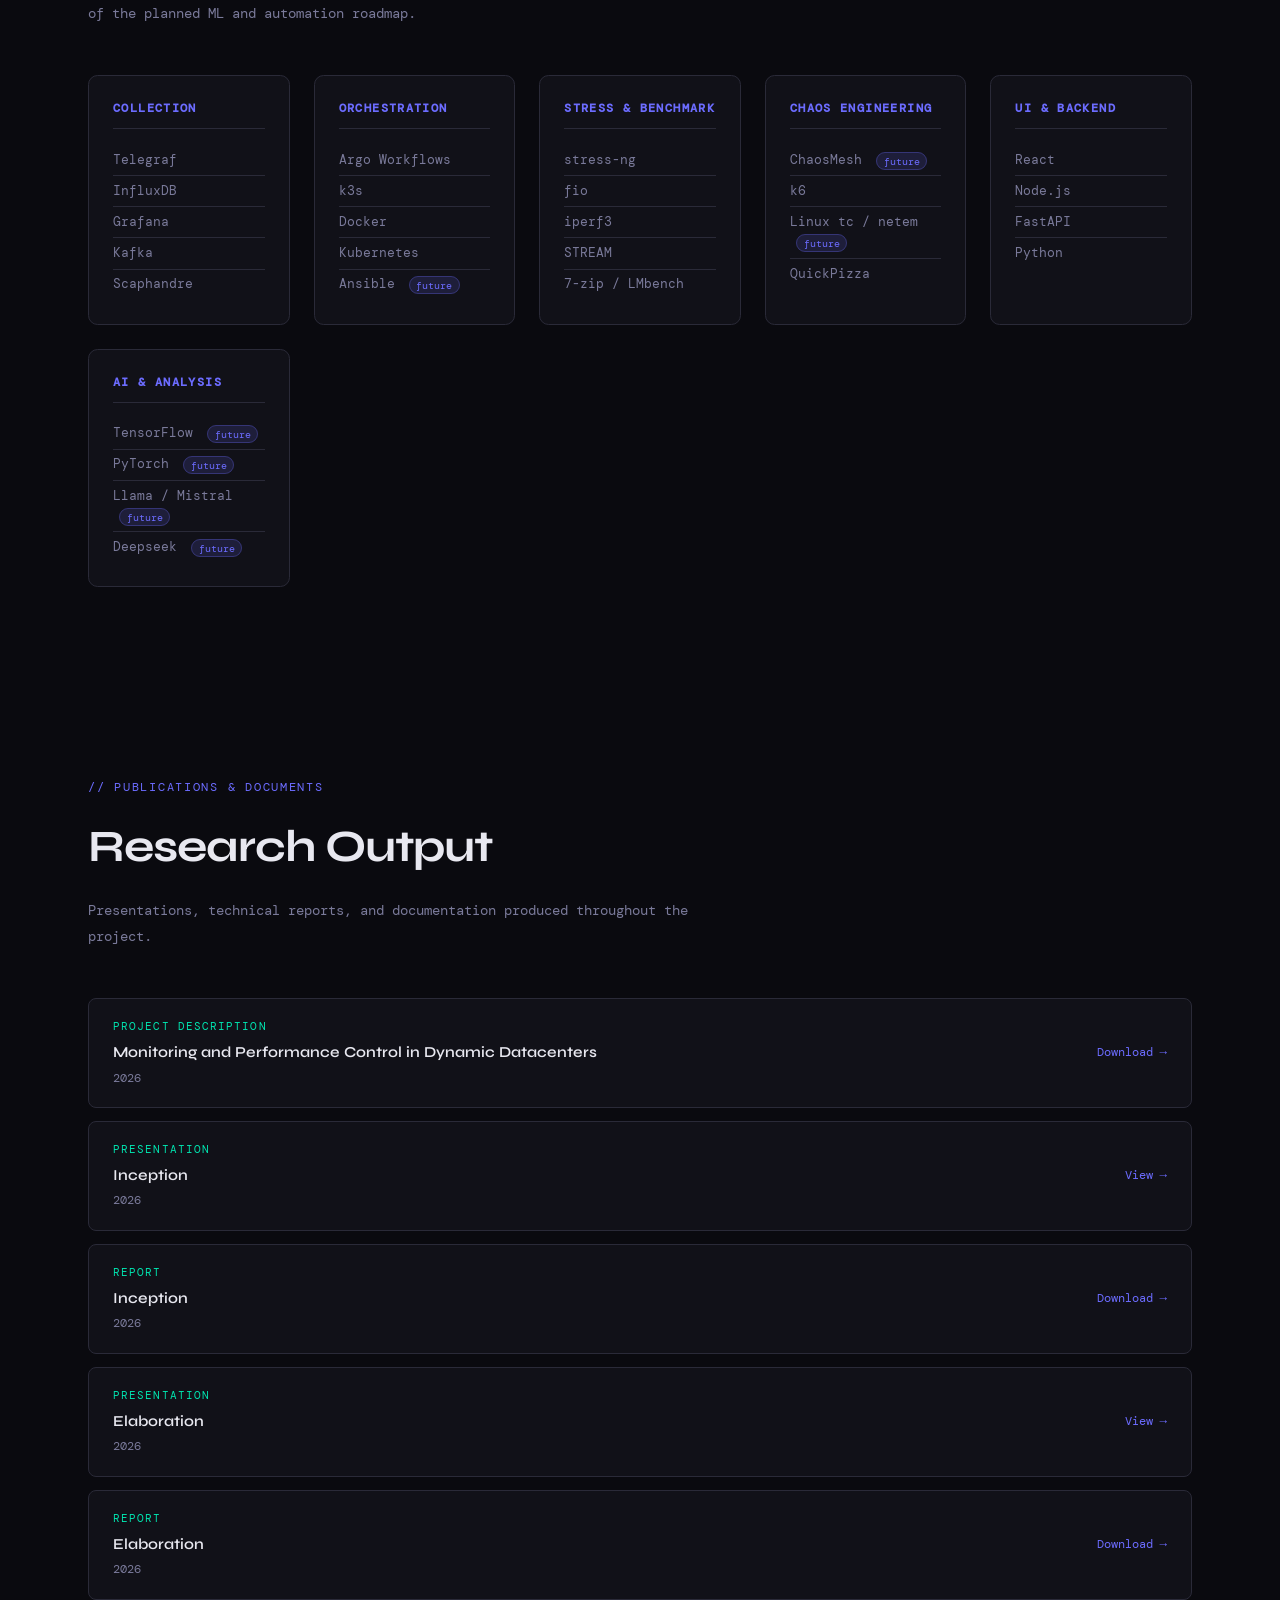
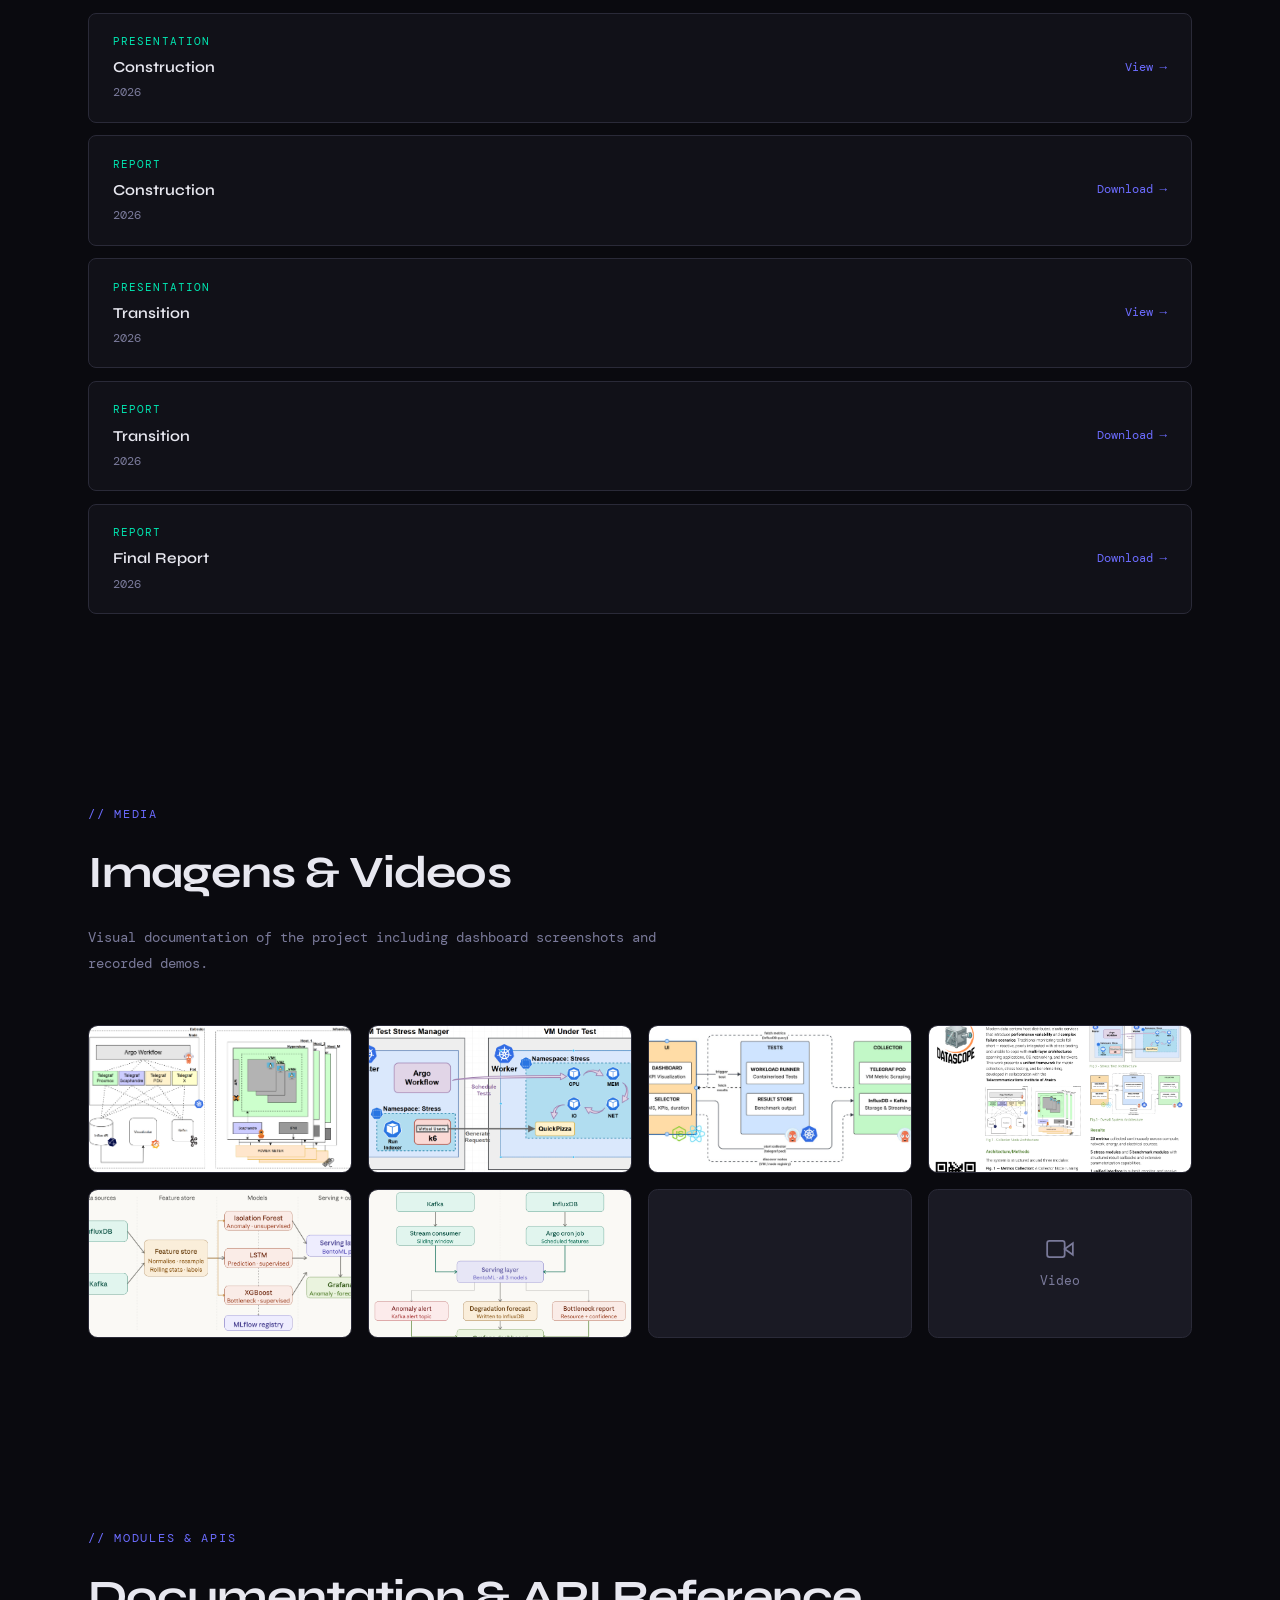
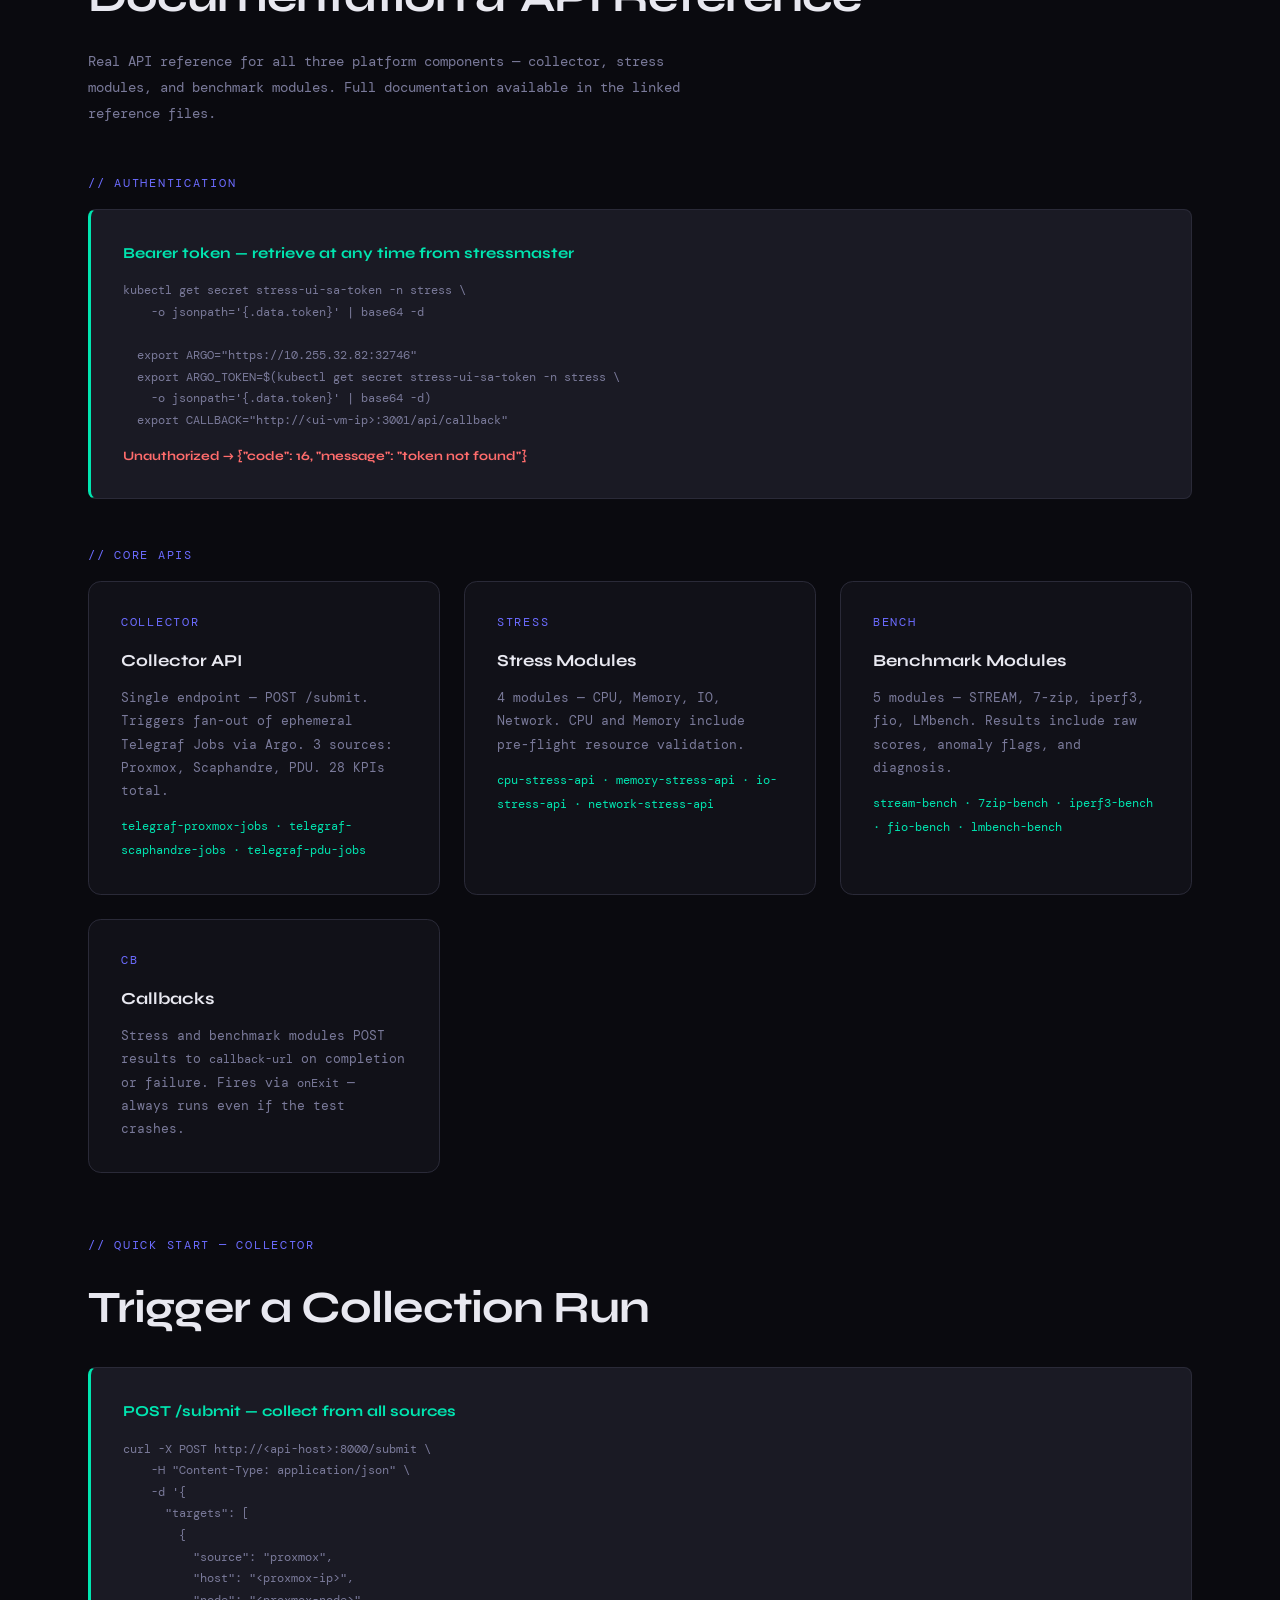
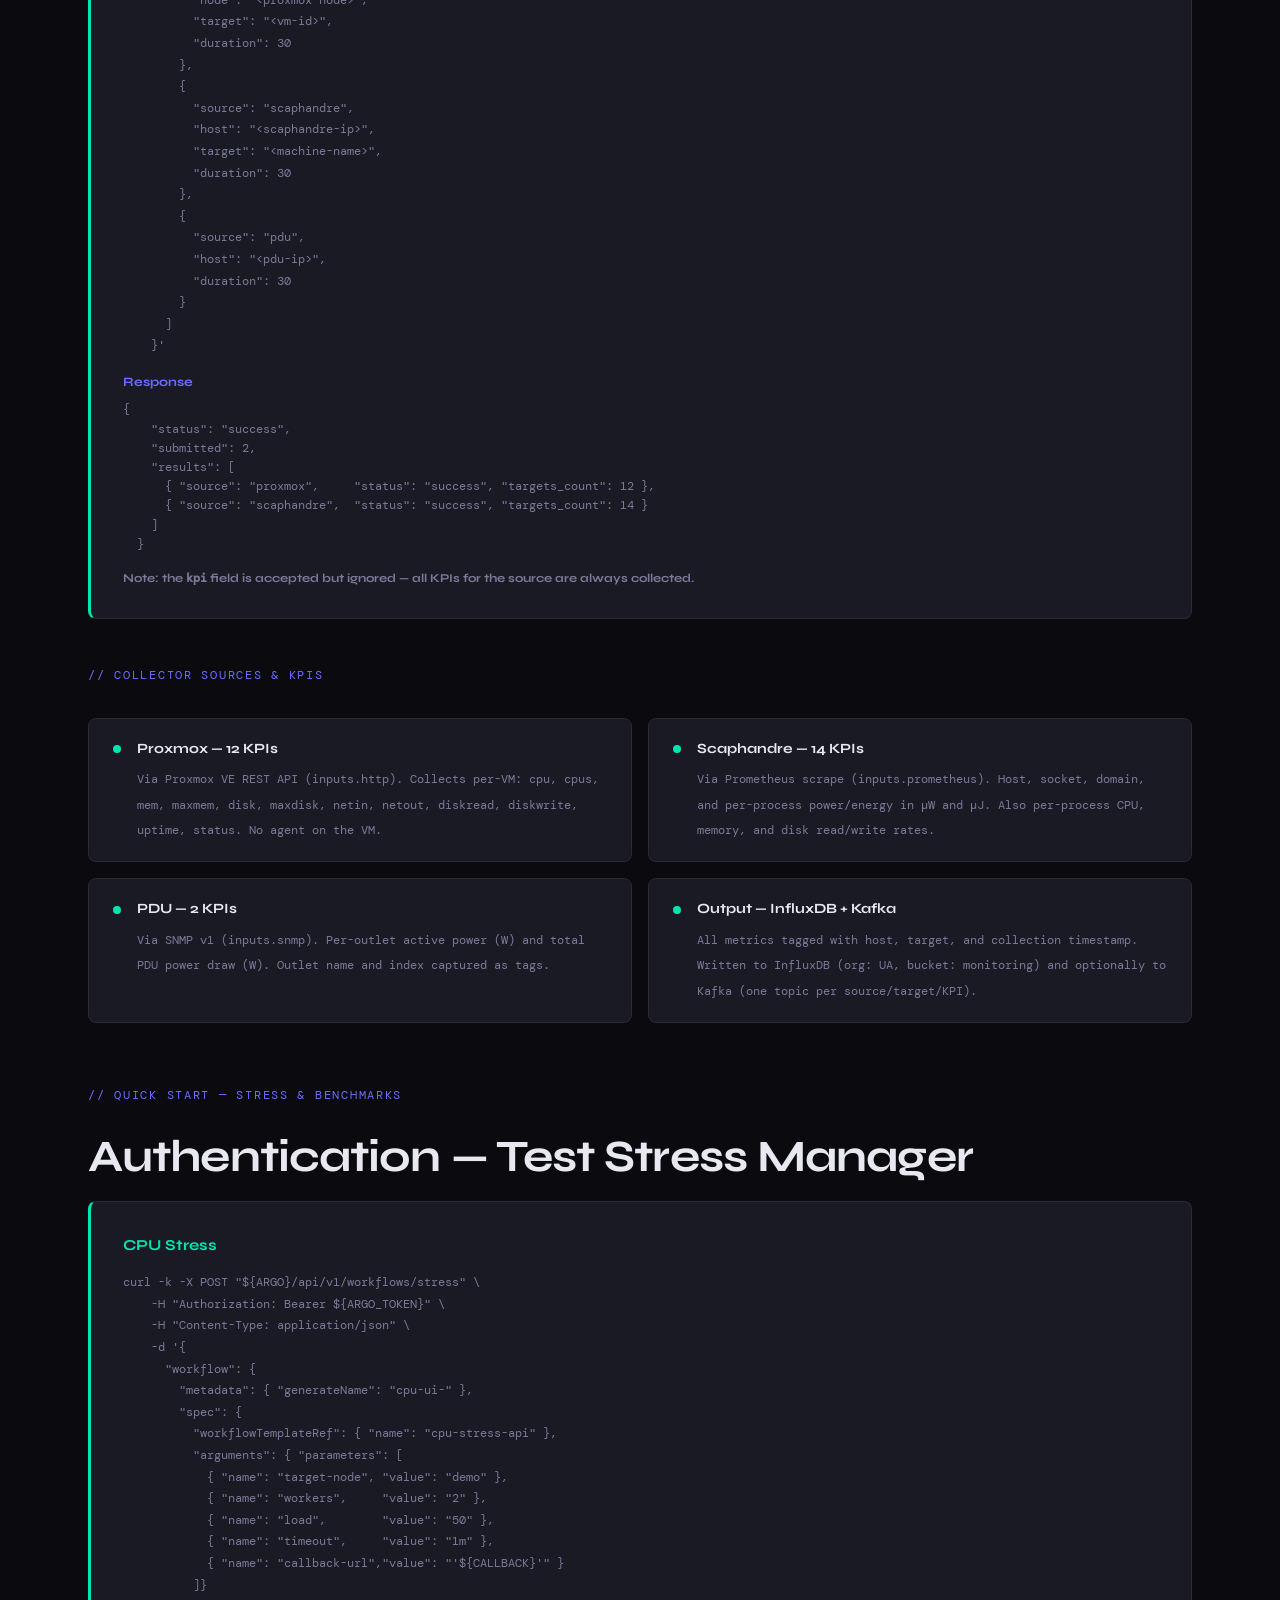
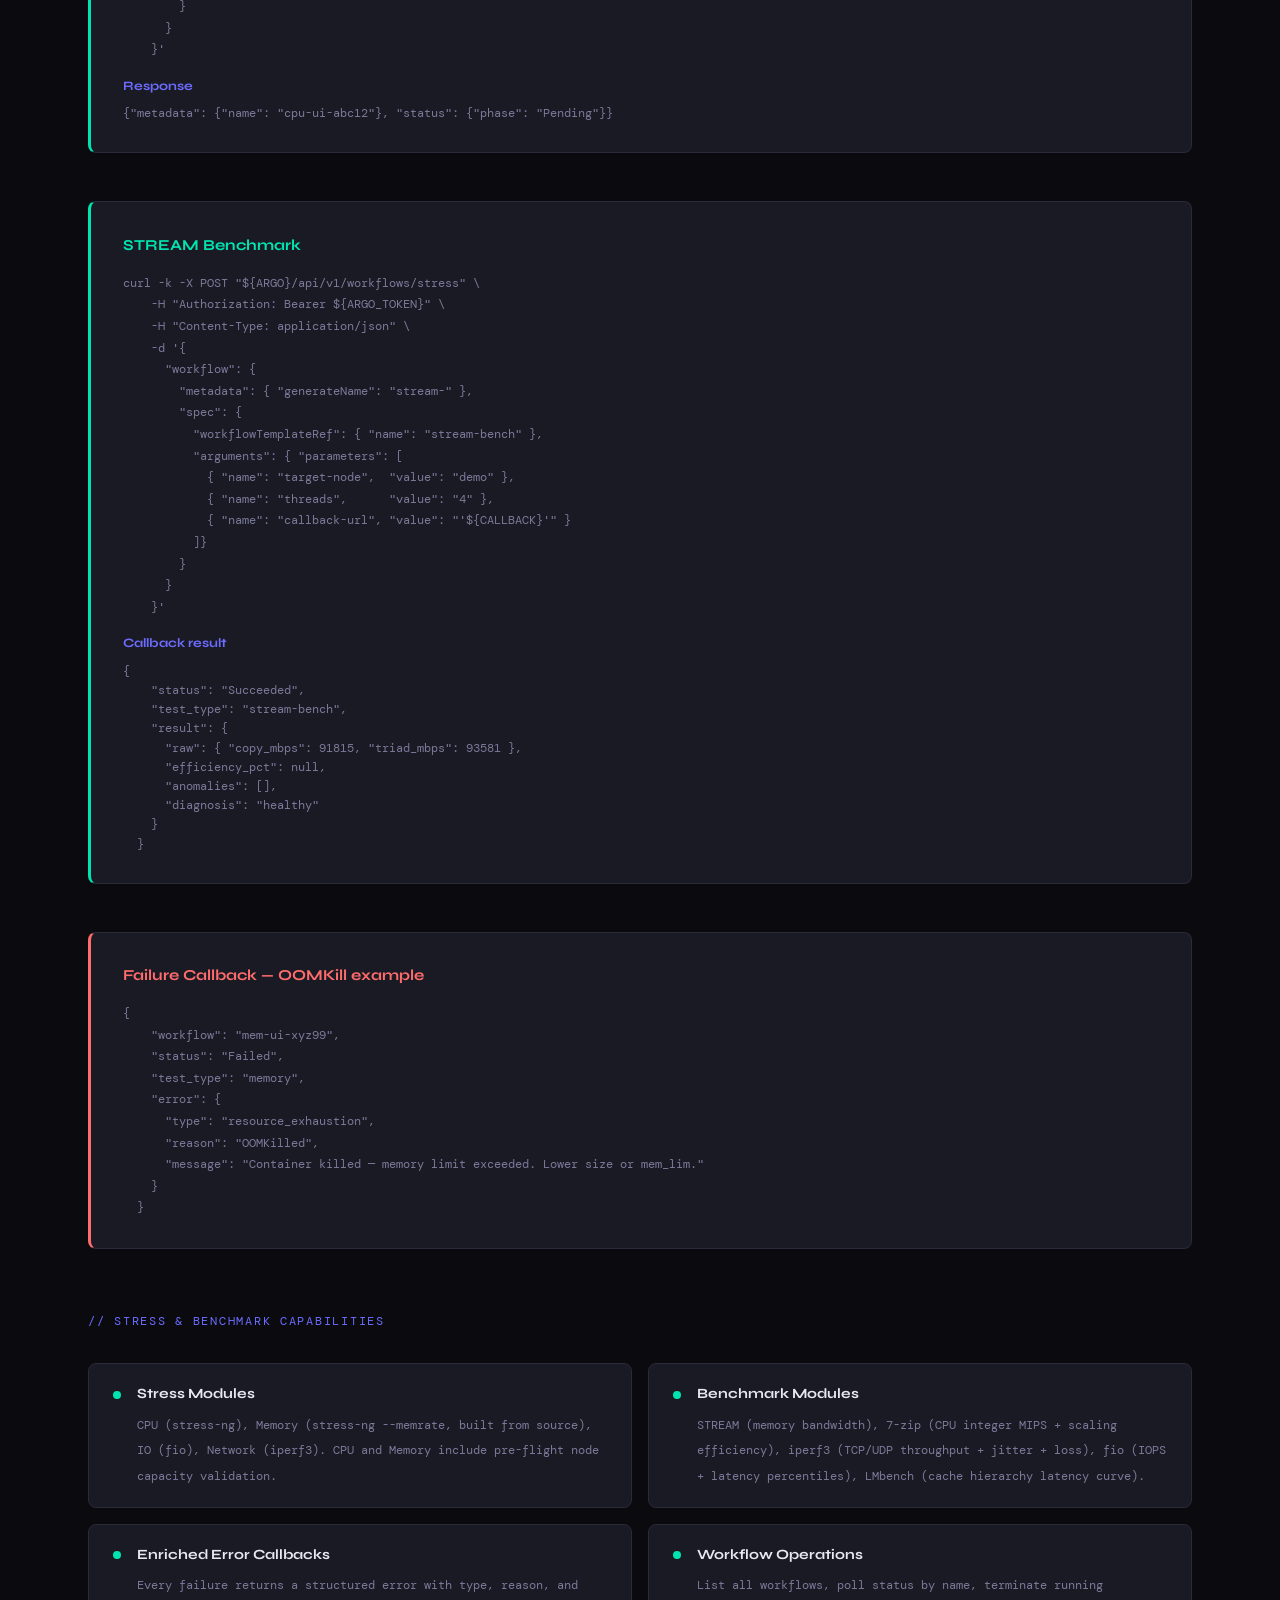
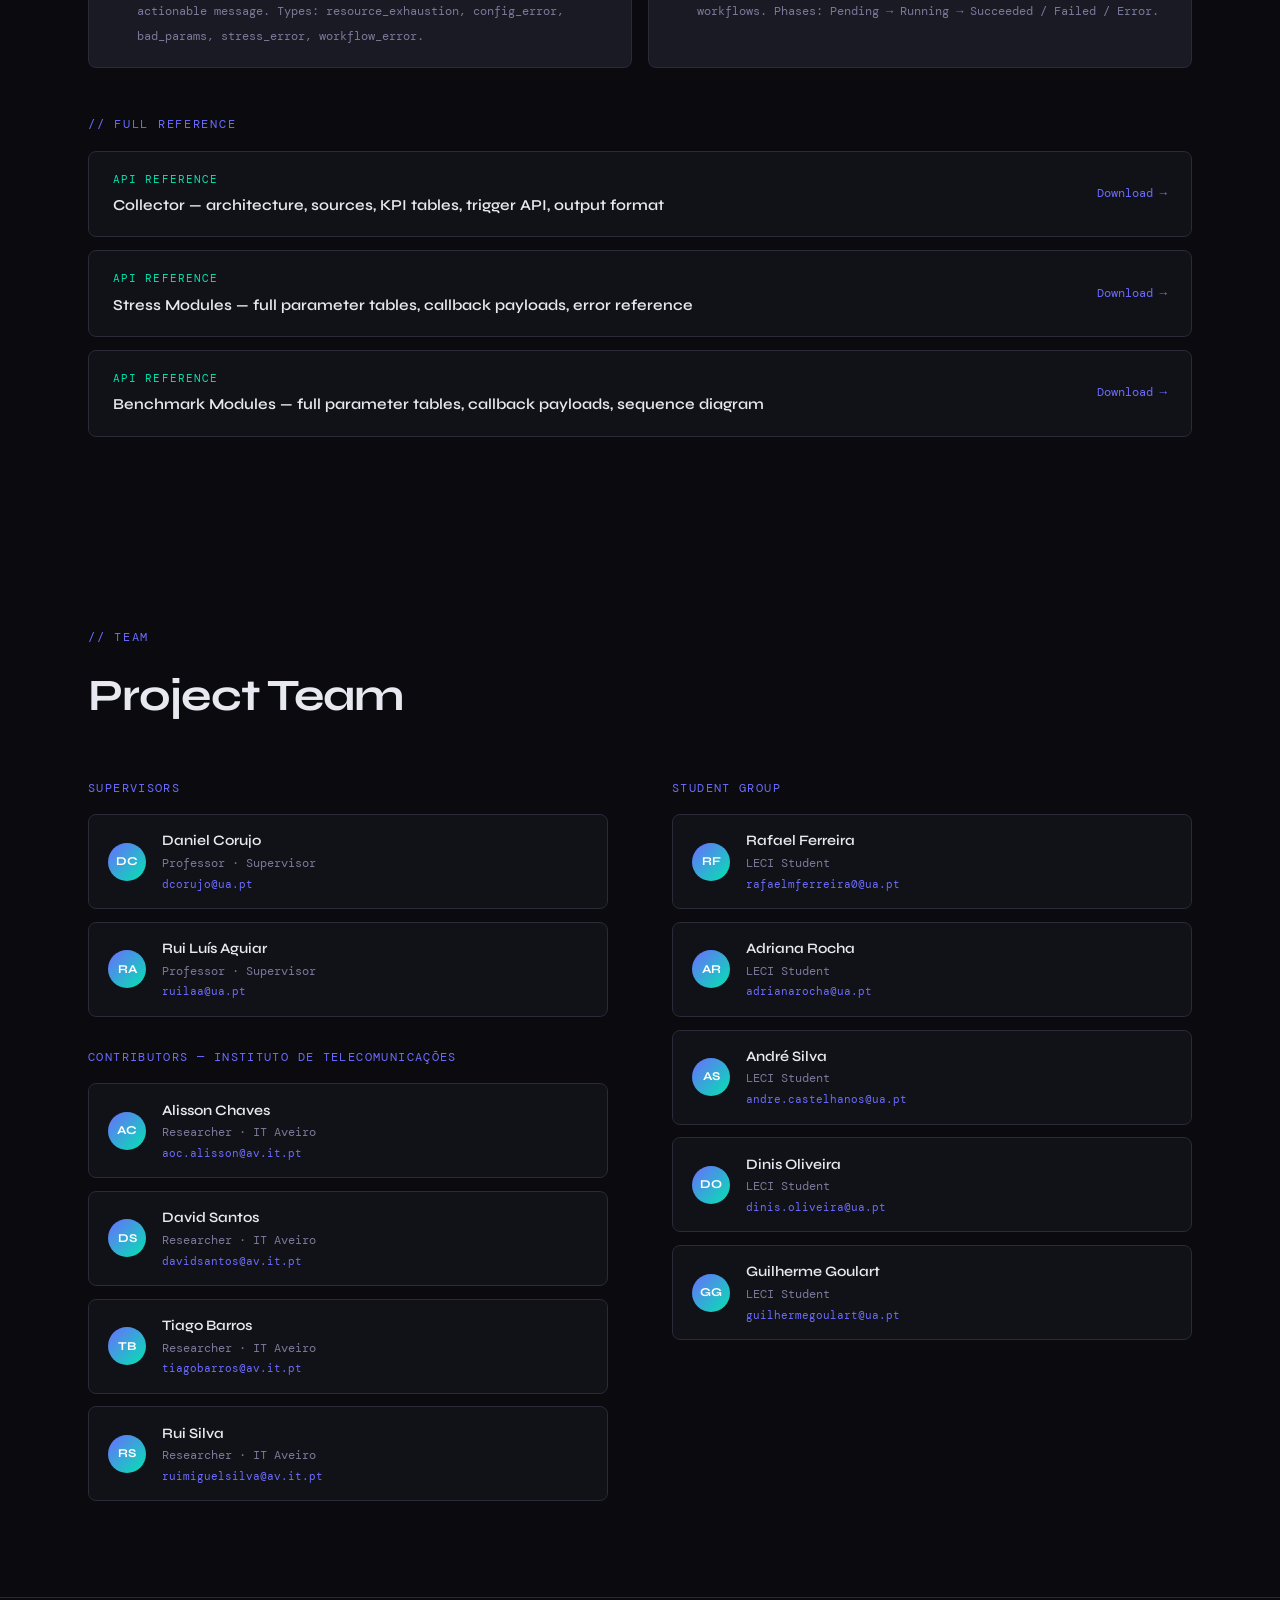
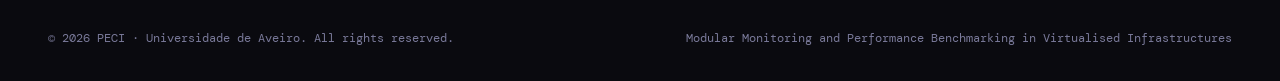
==== commit bd3e9315: "DOCS and poster" ====
--- a/index.html
+++ b/index.html
@@ -342,6 +342,7 @@
       <li><a href="#stack">Stack</a></li>
       <li><a href="#publications">Publications</a></li>
       <li><a href="#media">Media</a></li>
+      <li><a href="#docs">Docs</a></li>
       <li><a href="#team">Team</a></li>
       <li>
         <button class="theme-toggle" onclick="toggleTheme()" aria-label="Toggle theme">
@@ -728,6 +729,287 @@
     </div>
   </section>
 
+  <!-- DOCUMENTATION & API REFERENCE -->
+  <section id="docs">
+    <div class="reveal">
+      <p class="section-label">// Modules & APIs</p>
+      <h2>Documentation & API Reference</h2>
+      <p class="section-desc">
+        Real API reference for all three platform components — collector, stress modules,
+        and benchmark modules. Full documentation available in the linked reference files.
+      </p>
+    </div>
+
+    <!-- AUTH -->
+    <div class="reveal" style="margin-top:2rem">
+      <p class="section-label" style="margin-bottom:1rem">// Authentication</p>
+    </div>
+    <div class="desc-block reveal" style="background:var(--surface2); border-left-color:var(--accent2);">
+      <strong style="color:var(--accent2); display:block; margin-bottom:.8rem;">
+        Bearer token — retrieve at any time from stressmaster
+      </strong>
+      <code style="font-family:var(--mono); font-size:.75rem; color:var(--text-muted); display:block; line-height:1.8; white-space:pre-wrap;">kubectl get secret stress-ui-sa-token -n stress \
+    -o jsonpath='{.data.token}' | base64 -d
+
+  export ARGO="https://10.255.32.82:32746"
+  export ARGO_TOKEN=$(kubectl get secret stress-ui-sa-token -n stress \
+    -o jsonpath='{.data.token}' | base64 -d)
+  export CALLBACK="http://&lt;ui-vm-ip&gt;:3001/api/callback"</code>
+      <strong style="color:var(--accent3); display:block; margin-top:.8rem; font-size:.8rem;">
+        Unauthorized → {"code": 16, "message": "token not found"}
+      </strong>
+    </div>
+
+    <!-- MODULE OVERVIEW -->
+    <div class="reveal" style="margin-top:3rem">
+      <p class="section-label" style="margin-bottom:1rem">// Core APIs</p>
+    </div>
+    <div class="components-grid reveal">
+      <div class="comp-card">
+        <div class="comp-num">COLLECTOR</div>
+        <h3>Collector API</h3>
+        <p style="margin-bottom:.8rem">Single endpoint — POST /submit. Triggers fan-out of ephemeral Telegraf Jobs via Argo. 3 sources: Proxmox, Scaphandre, PDU. 28 KPIs total.</p>
+        <p><code style="font-family:var(--mono); font-size:.75rem; color:var(--accent2);">telegraf-proxmox-jobs · telegraf-scaphandre-jobs · telegraf-pdu-jobs</code></p>
+      </div>
+      <div class="comp-card">
+        <div class="comp-num">STRESS</div>
+        <h3>Stress Modules</h3>
+        <p style="margin-bottom:.8rem">4 modules — CPU, Memory, IO, Network. CPU and Memory include pre-flight resource validation.</p>
+        <p><code style="font-family:var(--mono); font-size:.75rem; color:var(--accent2);">cpu-stress-api · memory-stress-api · io-stress-api · network-stress-api</code></p>
+      </div>
+      <div class="comp-card">
+        <div class="comp-num">BENCH</div>
+        <h3>Benchmark Modules</h3>
+        <p style="margin-bottom:.8rem">5 modules — STREAM, 7-zip, iperf3, fio, LMbench. Results include raw scores, anomaly flags, and diagnosis.</p>
+        <p><code style="font-family:var(--mono); font-size:.75rem; color:var(--accent2);">stream-bench · 7zip-bench · iperf3-bench · fio-bench · lmbench-bench</code></p>
+      </div>
+      <div class="comp-card">
+        <div class="comp-num">CB</div>
+        <h3>Callbacks</h3>
+        <p>Stress and benchmark modules POST results to <code style="font-family:var(--mono); font-size:.78rem;">callback-url</code> on completion or failure. Fires via <code style="font-family:var(--mono); font-size:.78rem;">onExit</code> — always runs even if the test crashes.</p>
+      </div>
+    </div>
+
+    <!-- COLLECTOR CURL EXAMPLE -->
+    <div class="reveal" style="margin-top:4rem">
+      <p class="section-label" style="margin-bottom:1rem">// Quick Start — Collector</p>
+      <h2 style="margin-bottom:1.5rem">Trigger a Collection Run</h2>
+    </div>
+
+    <div class="desc-block reveal" style="background:var(--surface2); border-left-color:var(--accent2);">
+      <strong style="color:var(--accent2); display:block; margin-bottom:.8rem;">POST /submit — collect from all sources</strong>
+      <code style="font-family:var(--mono); font-size:.75rem; color:var(--text-muted); display:block; line-height:1.8; white-space:pre-wrap;">curl -X POST http://&lt;api-host&gt;:8000/submit \
+    -H "Content-Type: application/json" \
+    -d '{
+      "targets": [
+        {
+          "source": "proxmox",
+          "host": "&lt;proxmox-ip&gt;",
+          "node": "&lt;proxmox-node&gt;",
+          "target": "&lt;vm-id&gt;",
+          "duration": 30
+        },
+        {
+          "source": "scaphandre",
+          "host": "&lt;scaphandre-ip&gt;",
+          "target": "&lt;machine-name&gt;",
+          "duration": 30
+        },
+        {
+          "source": "pdu",
+          "host": "&lt;pdu-ip&gt;",
+          "duration": 30
+        }
+      ]
+    }'</code>
+      <strong style="color:var(--accent); display:block; margin-top:.8rem; margin-bottom:.4rem; font-size:.8rem;">Response</strong>
+      <code style="font-family:var(--mono); font-size:.75rem; color:var(--text-muted); display:block; line-height:1.6; white-space:pre-wrap;">{
+    "status": "success",
+    "submitted": 2,
+    "results": [
+      { "source": "proxmox",     "status": "success", "targets_count": 12 },
+      { "source": "scaphandre",  "status": "success", "targets_count": 14 }
+    ]
+  }</code>
+      <strong style="color:var(--text-muted); display:block; margin-top:.8rem; font-size:.75rem;">
+        Note: the <code style="font-family:var(--mono);">kpi</code> field is accepted but ignored — all KPIs for the source are always collected.
+      </strong>
+    </div>
+
+    <!-- COLLECTOR CAPABILITIES -->
+    <div class="reveal" style="margin-top:2rem">
+      <p class="section-label" style="margin-bottom:1rem">// Collector Sources & KPIs</p>
+    </div>
+    <div class="ext-grid reveal">
+      <div class="ext-item">
+        <div class="ext-dot" style="background:var(--accent2);"></div>
+        <div>
+          <strong>Proxmox — 12 KPIs</strong>
+          <span>Via Proxmox VE REST API (inputs.http). Collects per-VM: cpu, cpus, mem, maxmem, disk, maxdisk, netin, netout, diskread, diskwrite, uptime, status. No agent on the VM.</span>
+        </div>
+      </div>
+      <div class="ext-item">
+        <div class="ext-dot" style="background:var(--accent2);"></div>
+        <div>
+          <strong>Scaphandre — 14 KPIs</strong>
+          <span>Via Prometheus scrape (inputs.prometheus). Host, socket, domain, and per-process power/energy in µW and µJ. Also per-process CPU, memory, and disk read/write rates.</span>
+        </div>
+      </div>
+      <div class="ext-item">
+        <div class="ext-dot" style="background:var(--accent2);"></div>
+        <div>
+          <strong>PDU — 2 KPIs</strong>
+          <span>Via SNMP v1 (inputs.snmp). Per-outlet active power (W) and total PDU power draw (W). Outlet name and index captured as tags.</span>
+        </div>
+      </div>
+      <div class="ext-item">
+        <div class="ext-dot" style="background:var(--accent2);"></div>
+        <div>
+          <strong>Output — InfluxDB + Kafka</strong>
+          <span>All metrics tagged with host, target, and collection timestamp. Written to InfluxDB (org: UA, bucket: monitoring) and optionally to Kafka (one topic per source/target/KPI).</span>
+        </div>
+      </div>
+    </div>
+
+    <!-- STRESS CURL EXAMPLES -->
+    <div class="reveal" style="margin-top:4rem">
+      <p class="section-label" style="margin-bottom:1rem">// Quick Start — Stress & Benchmarks</p>
+      <h2 style="margin-bottom:.5rem">Authentication — Test Stress Manager</h2>
+    </div>
+
+    <div class="desc-block reveal" style="background:var(--surface2); border-left-color:var(--accent2);">
+      <strong style="color:var(--accent2); display:block; margin-bottom:.8rem;">CPU Stress</strong>
+      <code style="font-family:var(--mono); font-size:.75rem; color:var(--text-muted); display:block; line-height:1.8; white-space:pre-wrap;">curl -k -X POST "${ARGO}/api/v1/workflows/stress" \
+    -H "Authorization: Bearer ${ARGO_TOKEN}" \
+    -H "Content-Type: application/json" \
+    -d '{
+      "workflow": {
+        "metadata": { "generateName": "cpu-ui-" },
+        "spec": {
+          "workflowTemplateRef": { "name": "cpu-stress-api" },
+          "arguments": { "parameters": [
+            { "name": "target-node", "value": "demo" },
+            { "name": "workers",     "value": "2" },
+            { "name": "load",        "value": "50" },
+            { "name": "timeout",     "value": "1m" },
+            { "name": "callback-url","value": "'${CALLBACK}'" }
+          ]}
+        }
+      }
+    }'</code>
+      <strong style="color:var(--accent); display:block; margin-top:.8rem; margin-bottom:.4rem; font-size:.8rem;">Response</strong>
+      <code style="font-family:var(--mono); font-size:.75rem; color:var(--text-muted); display:block; line-height:1.6;">{"metadata": {"name": "cpu-ui-abc12"}, "status": {"phase": "Pending"}}</code>
+    </div>
+
+    <div class="desc-block reveal" style="background:var(--surface2); border-left-color:var(--accent2);">
+      <strong style="color:var(--accent2); display:block; margin-bottom:.8rem;">STREAM Benchmark</strong>
+      <code style="font-family:var(--mono); font-size:.75rem; color:var(--text-muted); display:block; line-height:1.8; white-space:pre-wrap;">curl -k -X POST "${ARGO}/api/v1/workflows/stress" \
+    -H "Authorization: Bearer ${ARGO_TOKEN}" \
+    -H "Content-Type: application/json" \
+    -d '{
+      "workflow": {
+        "metadata": { "generateName": "stream-" },
+        "spec": {
+          "workflowTemplateRef": { "name": "stream-bench" },
+          "arguments": { "parameters": [
+            { "name": "target-node",  "value": "demo" },
+            { "name": "threads",      "value": "4" },
+            { "name": "callback-url", "value": "'${CALLBACK}'" }
+          ]}
+        }
+      }
+    }'</code>
+      <strong style="color:var(--accent); display:block; margin-top:.8rem; margin-bottom:.4rem; font-size:.8rem;">Callback result</strong>
+      <code style="font-family:var(--mono); font-size:.75rem; color:var(--text-muted); display:block; line-height:1.6; white-space:pre-wrap;">{
+    "status": "Succeeded",
+    "test_type": "stream-bench",
+    "result": {
+      "raw": { "copy_mbps": 91815, "triad_mbps": 93581 },
+      "efficiency_pct": null,
+      "anomalies": [],
+      "diagnosis": "healthy"
+    }
+  }</code>
+    </div>
+
+    <div class="desc-block reveal" style="background:var(--surface2); border-left-color:var(--accent3);">
+      <strong style="color:var(--accent3); display:block; margin-bottom:.8rem;">Failure Callback — OOMKill example</strong>
+      <code style="font-family:var(--mono); font-size:.75rem; color:var(--text-muted); display:block; line-height:1.8; white-space:pre-wrap;">{
+    "workflow": "mem-ui-xyz99",
+    "status": "Failed",
+    "test_type": "memory",
+    "error": {
+      "type": "resource_exhaustion",
+      "reason": "OOMKilled",
+      "message": "Container killed — memory limit exceeded. Lower size or mem_lim."
+    }
+  }</code>
+    </div>
+
+    <!-- CAPABILITIES -->
+    <div class="reveal" style="margin-top:4rem">
+      <p class="section-label" style="margin-bottom:1rem">// Stress & Benchmark Capabilities</p>
+    </div>
+    <div class="ext-grid reveal">
+      <div class="ext-item">
+        <div class="ext-dot" style="background:var(--accent2);"></div>
+        <div>
+          <strong>Stress Modules</strong>
+          <span>CPU (stress-ng), Memory (stress-ng --memrate, built from source), IO (fio), Network (iperf3). CPU and Memory include pre-flight node capacity validation.</span>
+        </div>
+      </div>
+      <div class="ext-item">
+        <div class="ext-dot" style="background:var(--accent2);"></div>
+        <div>
+          <strong>Benchmark Modules</strong>
+          <span>STREAM (memory bandwidth), 7-zip (CPU integer MIPS + scaling efficiency), iperf3 (TCP/UDP throughput + jitter + loss), fio (IOPS + latency percentiles), LMbench (cache hierarchy latency curve).</span>
+        </div>
+      </div>
+      <div class="ext-item">
+        <div class="ext-dot" style="background:var(--accent2);"></div>
+        <div>
+          <strong>Enriched Error Callbacks</strong>
+          <span>Every failure returns a structured error with type, reason, and actionable message. Types: resource_exhaustion, config_error, bad_params, stress_error, workflow_error.</span>
+        </div>
+      </div>
+      <div class="ext-item">
+        <div class="ext-dot" style="background:var(--accent2);"></div>
+        <div>
+          <strong>Workflow Operations</strong>
+          <span>List all workflows, poll status by name, terminate running workflows. Phases: Pending → Running → Succeeded / Failed / Error.</span>
+        </div>
+      </div>
+    </div>
+
+    <!-- DOCS LINKS -->
+    <div class="reveal" style="margin-top:3rem">
+      <p class="section-label" style="margin-bottom:1rem">// Full Reference</p>
+    </div>
+    <div class="pub-list reveal">
+      <div class="pub-item">
+        <div class="pub-meta">
+          <span class="pub-type">API Reference</span>
+          <span class="pub-title">Collector — architecture, sources, KPI tables, trigger API, output format</span>
+        </div>
+        <a href="docs/collector-api-reference.md" class="pub-link" download>Download →</a>
+      </div>
+      <div class="pub-item">
+        <div class="pub-meta">
+          <span class="pub-type">API Reference</span>
+          <span class="pub-title">Stress Modules — full parameter tables, callback payloads, error reference</span>
+        </div>
+        <a href="docs/stressmaster-api-reference.md" class="pub-link" download>Download →</a>
+      </div>
+      <div class="pub-item">
+        <div class="pub-meta">
+          <span class="pub-type">API Reference</span>
+          <span class="pub-title">Benchmark Modules — full parameter tables, callback payloads, sequence diagram</span>
+        </div>
+        <a href="docs/benchmark-api-reference.md" class="pub-link" download>Download →</a>
+      </div>
+    </div>
+  </section>
+
   <!-- TEAM -->
   <section id="team">
     <div class="reveal">
@@ -746,7 +1028,7 @@
               <a class="team-email" href="mailto:dcorujo@ua.pt">dcorujo@ua.pt</a>
             </div>
           </div>
-          <div class="team-card" onclick="openVideo()" style="cursor: pointer;">
+          <div class="team-card">
             <div class="team-avatar">RA</div>
             <div class="team-info">
               <span class="team-name">Rui Luís Aguiar</span>
@@ -773,7 +1055,7 @@
               <a class="team-email" href="mailto:davidsantos@av.it.pt">davidsantos@av.it.pt</a>
             </div>
           </div>
-          <div class="team-card">
+          <div class="team-card" onclick="openVideo()" style="cursor: pointer;">
             <div class="team-avatar">TB</div>
             <div class="team-info">
               <span class="team-name">Tiago Barros</span>
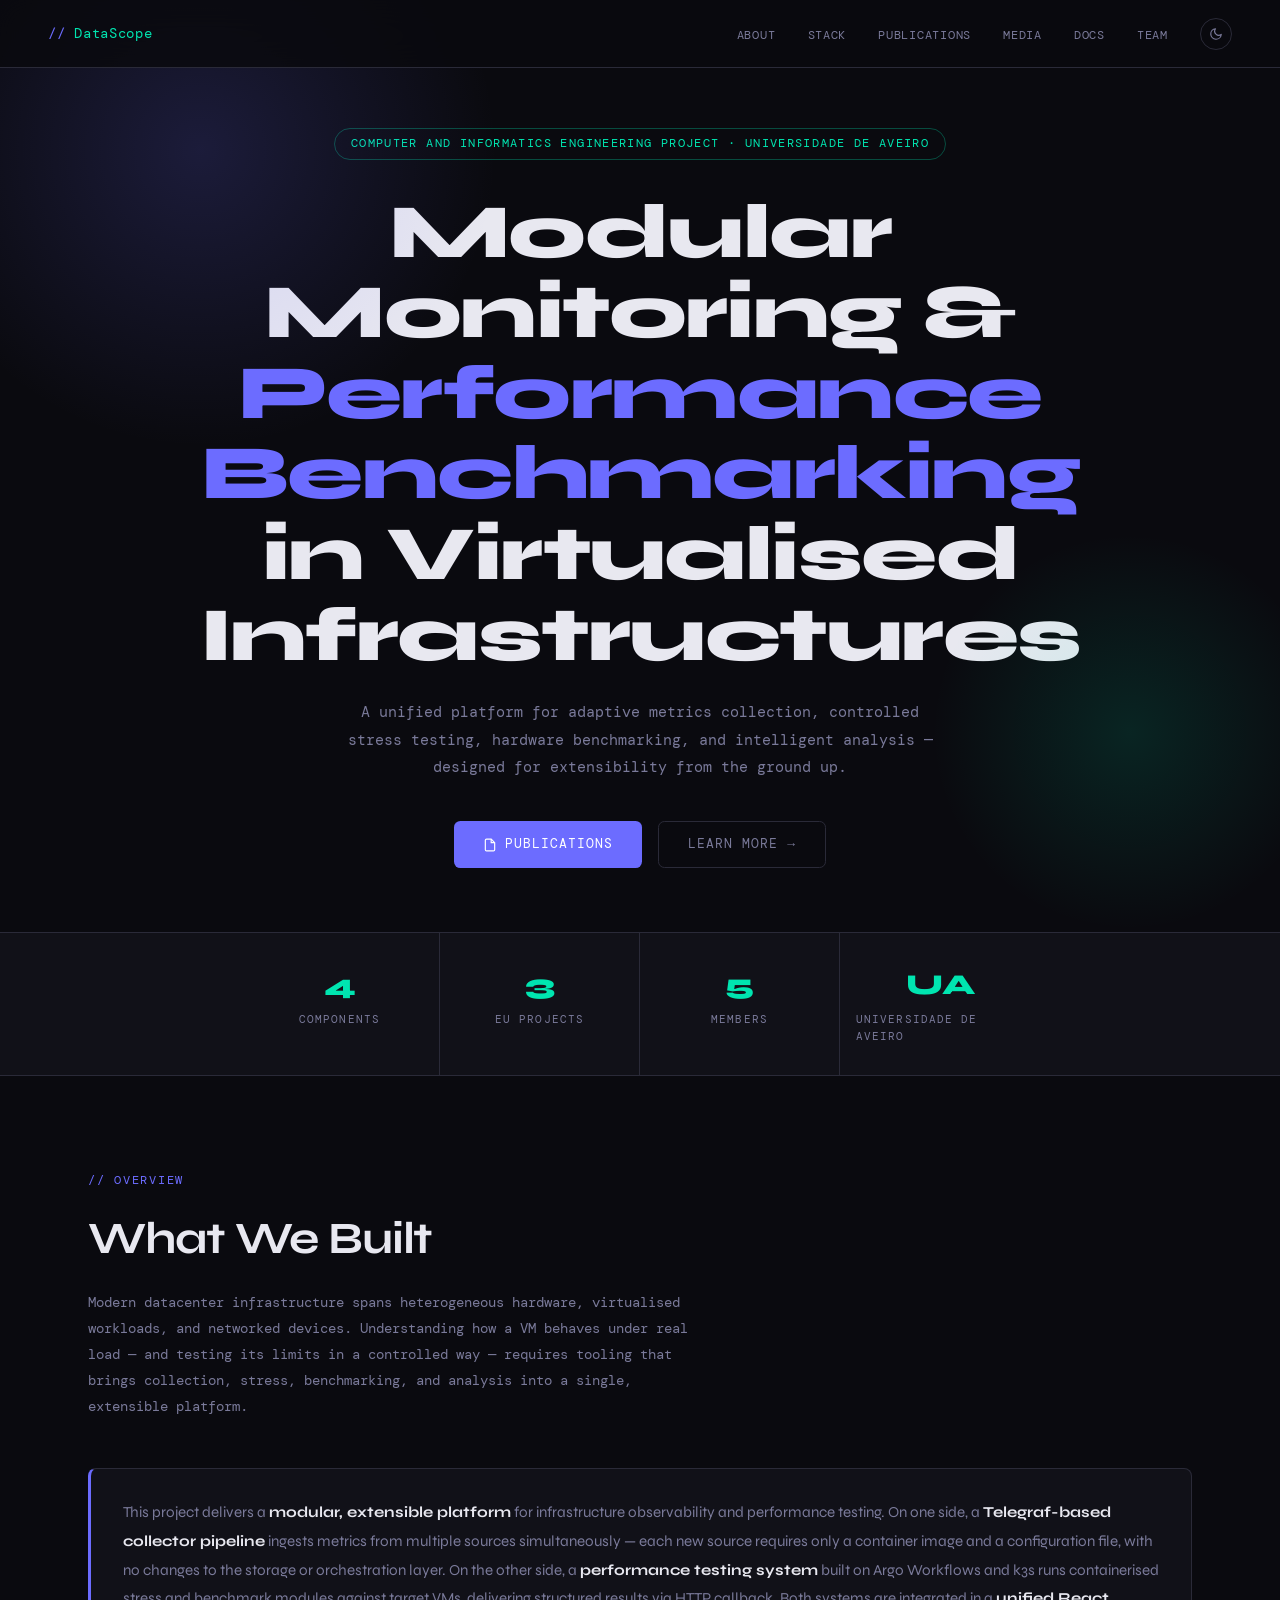
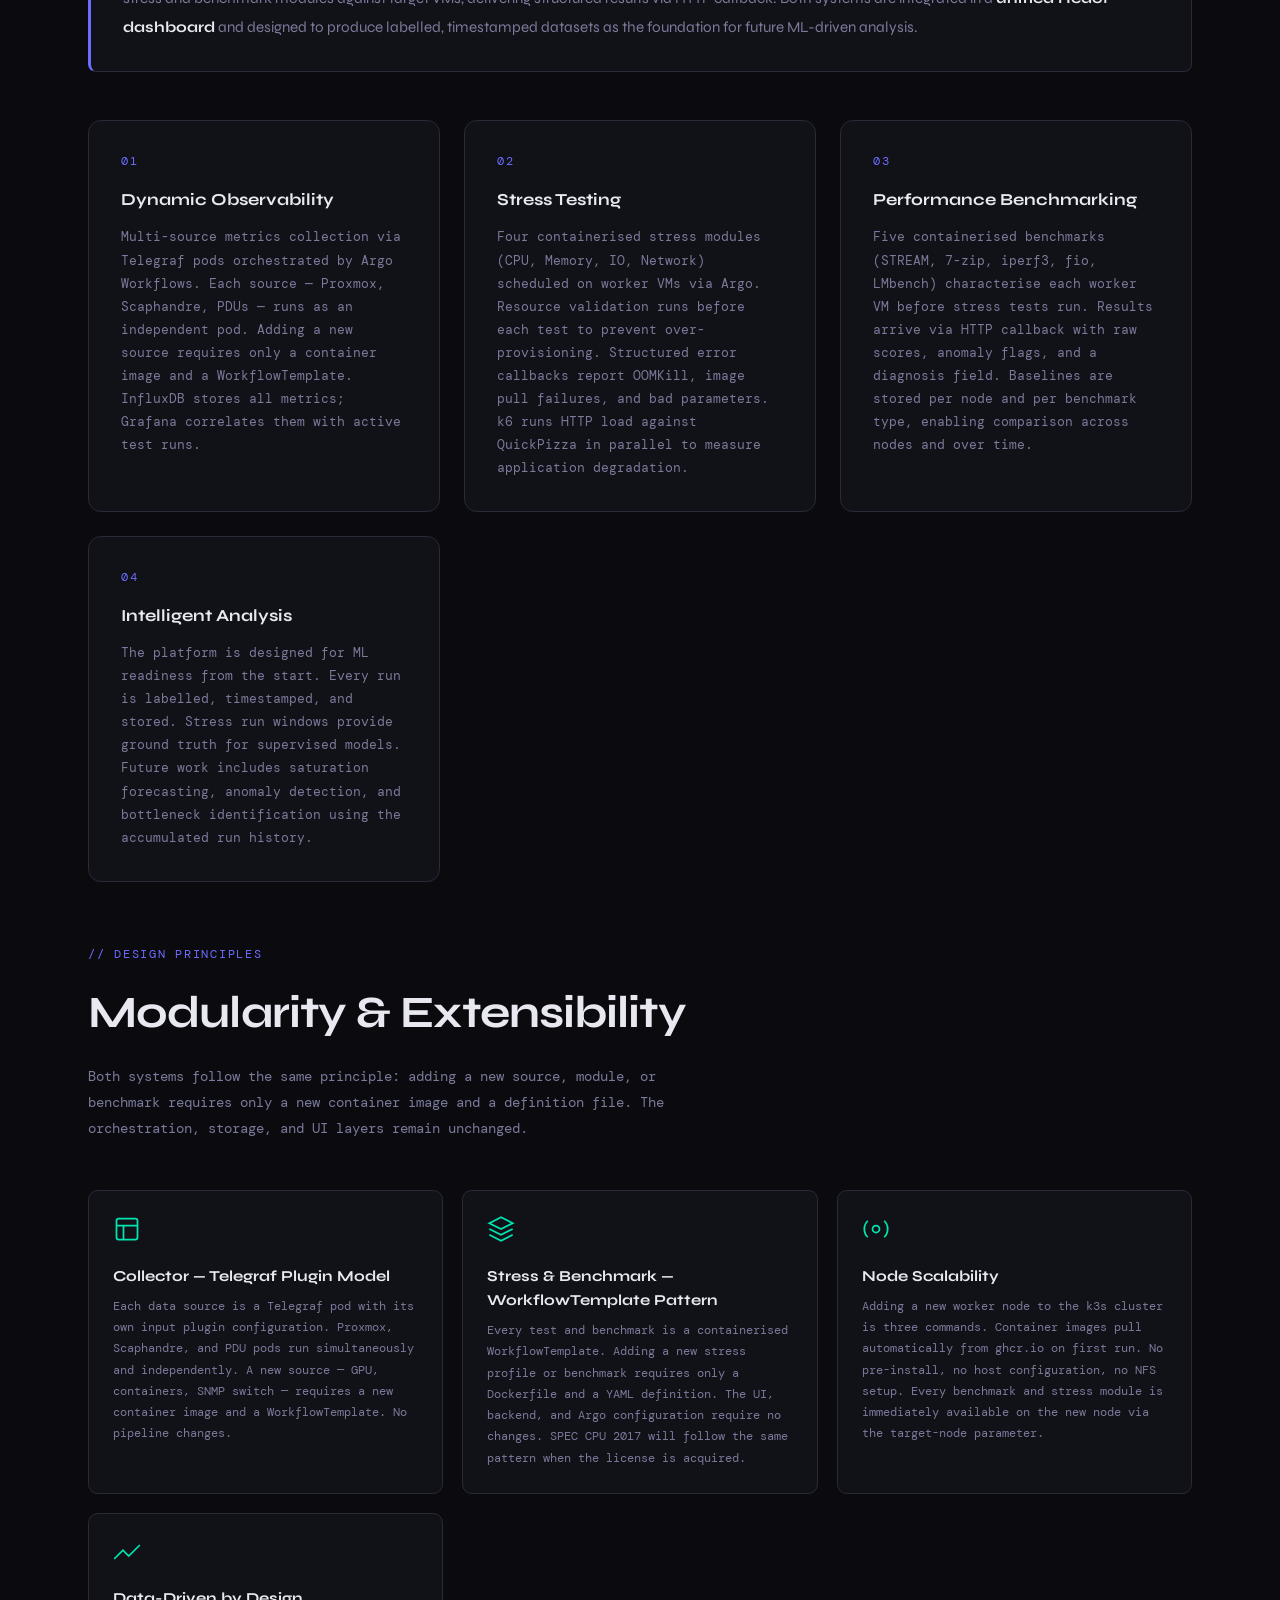
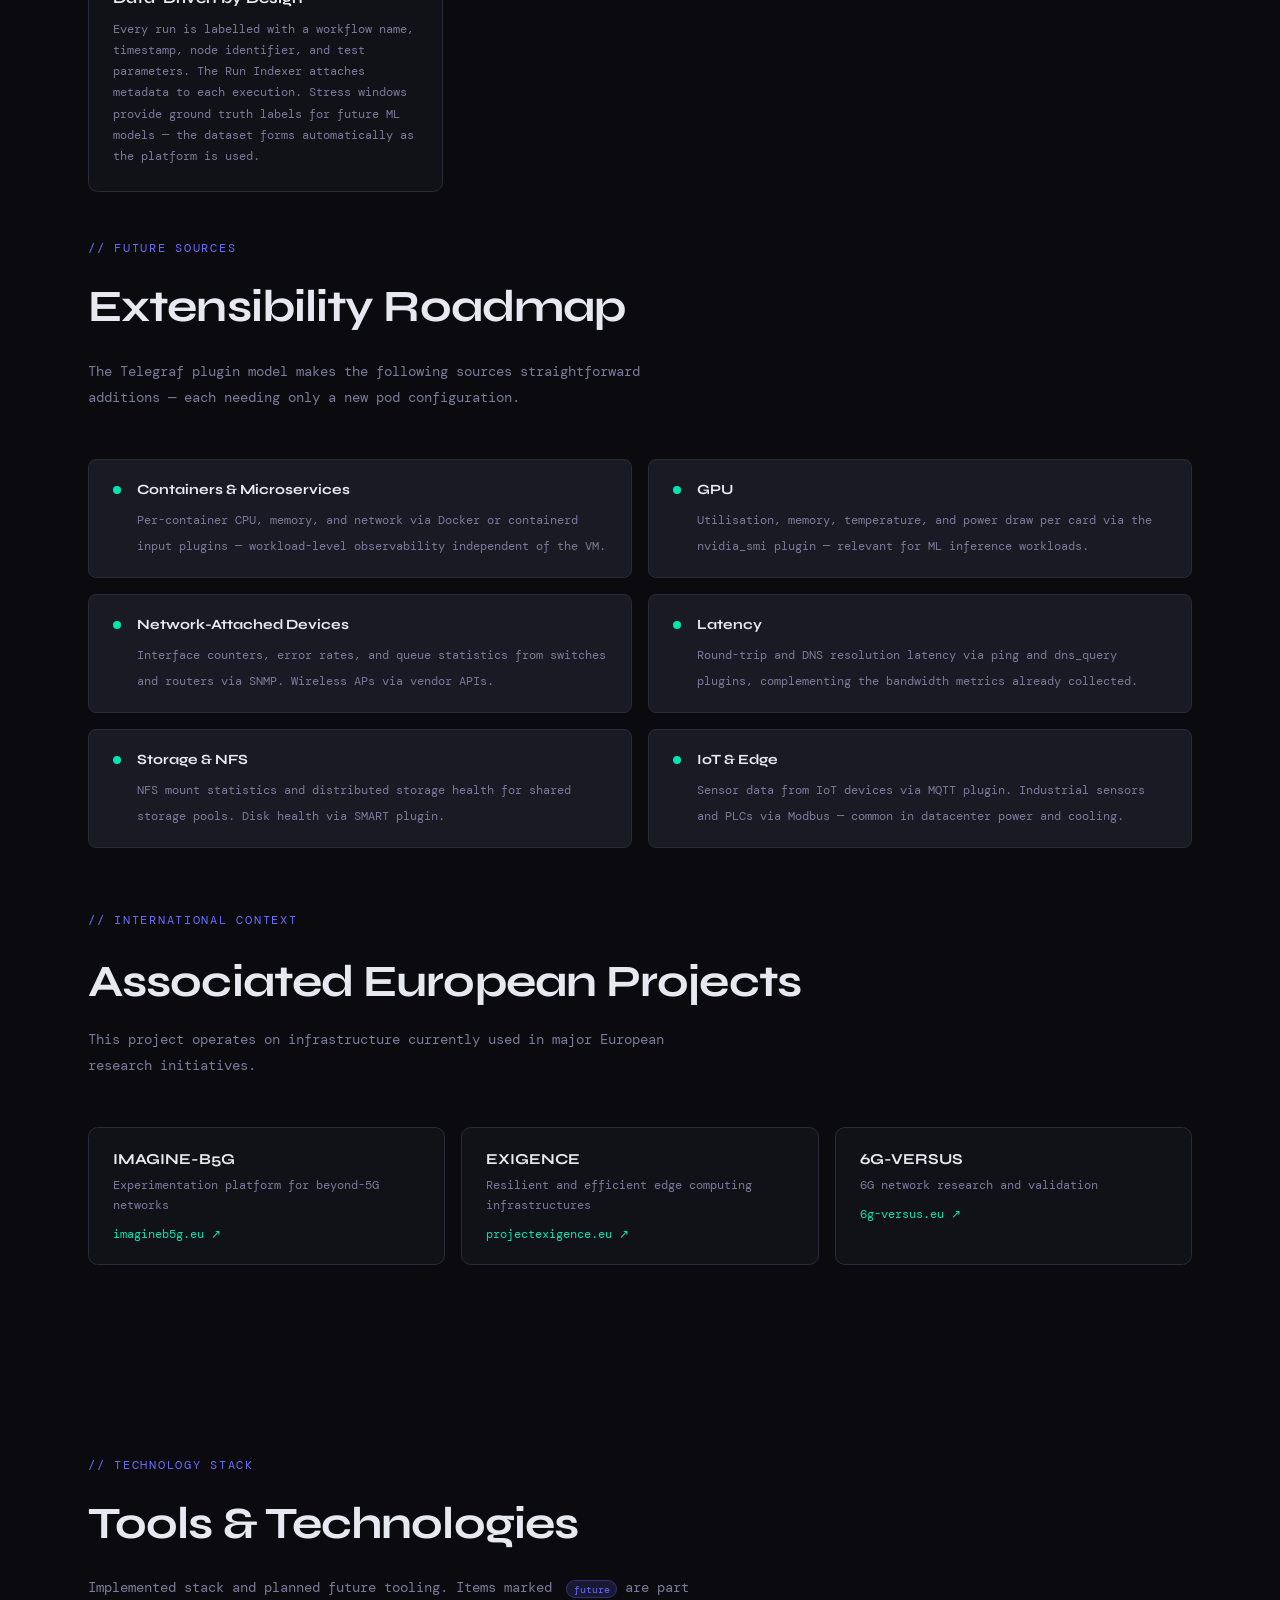
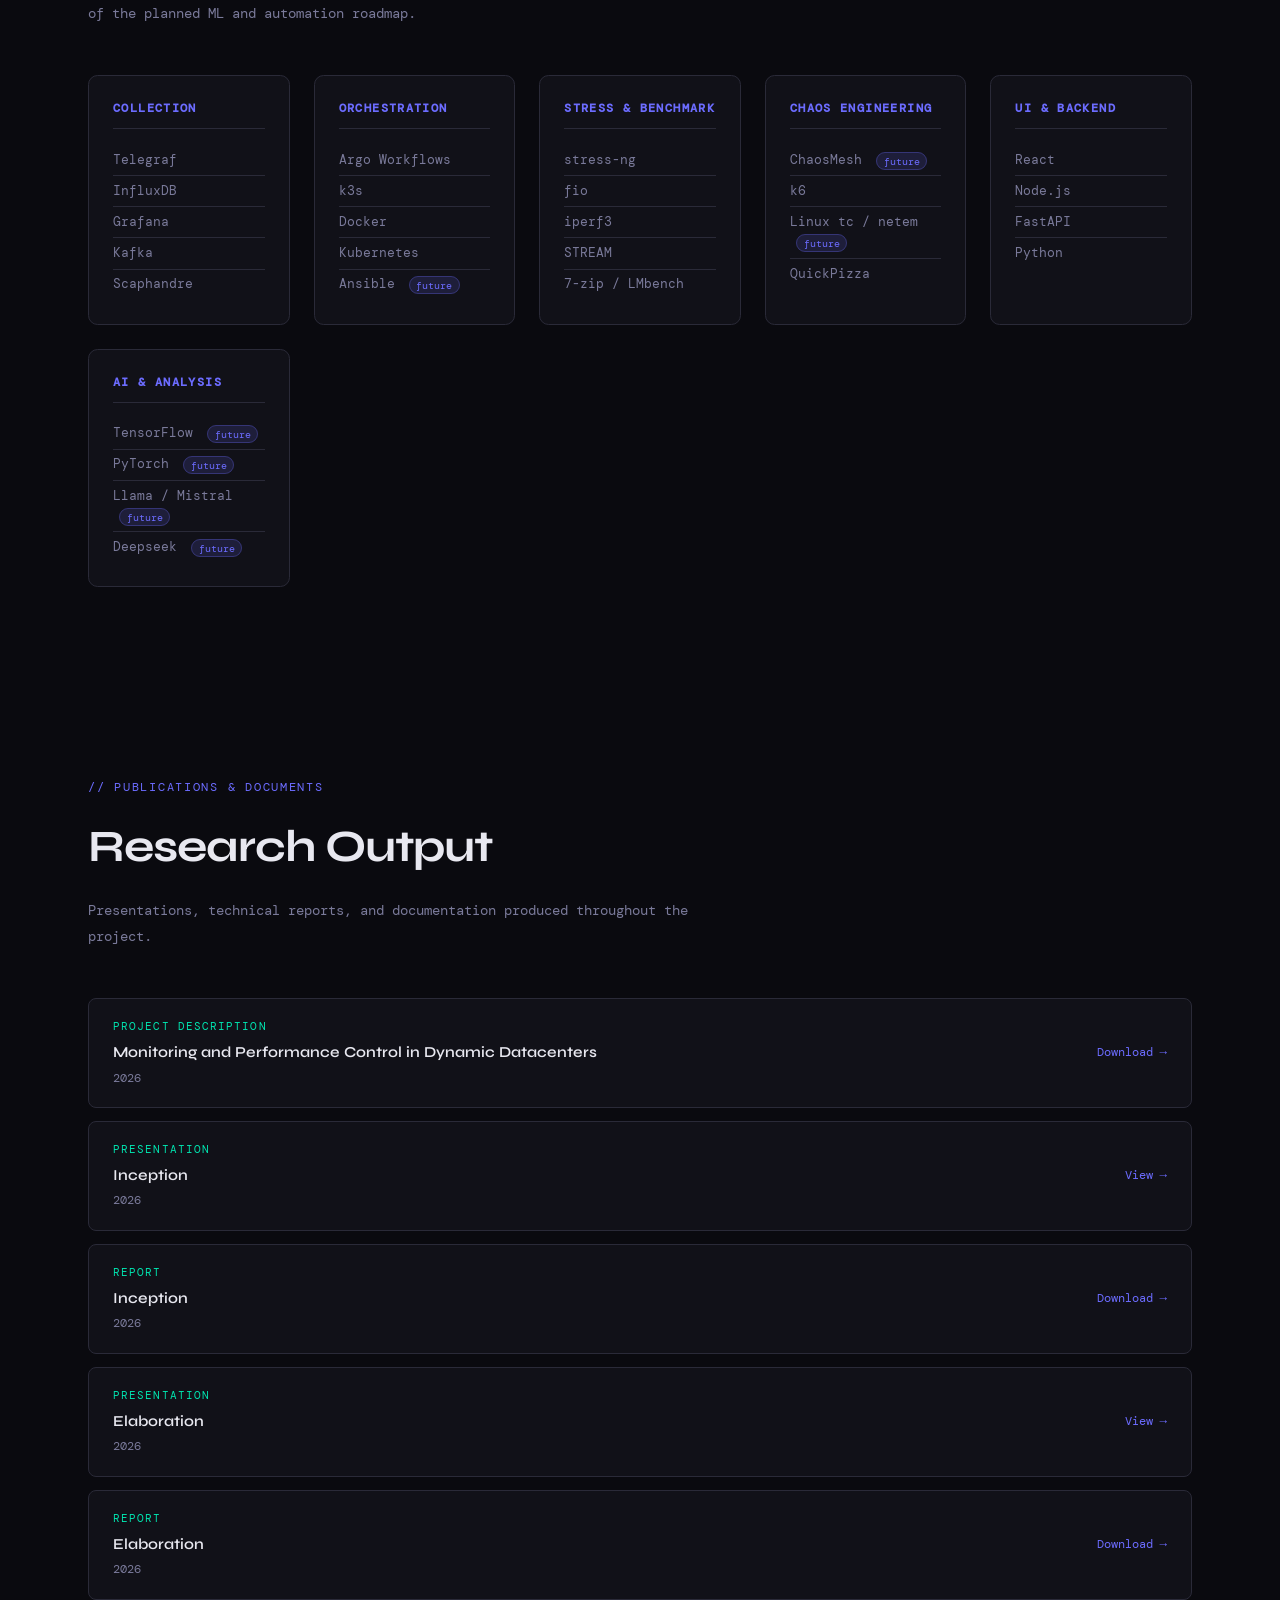
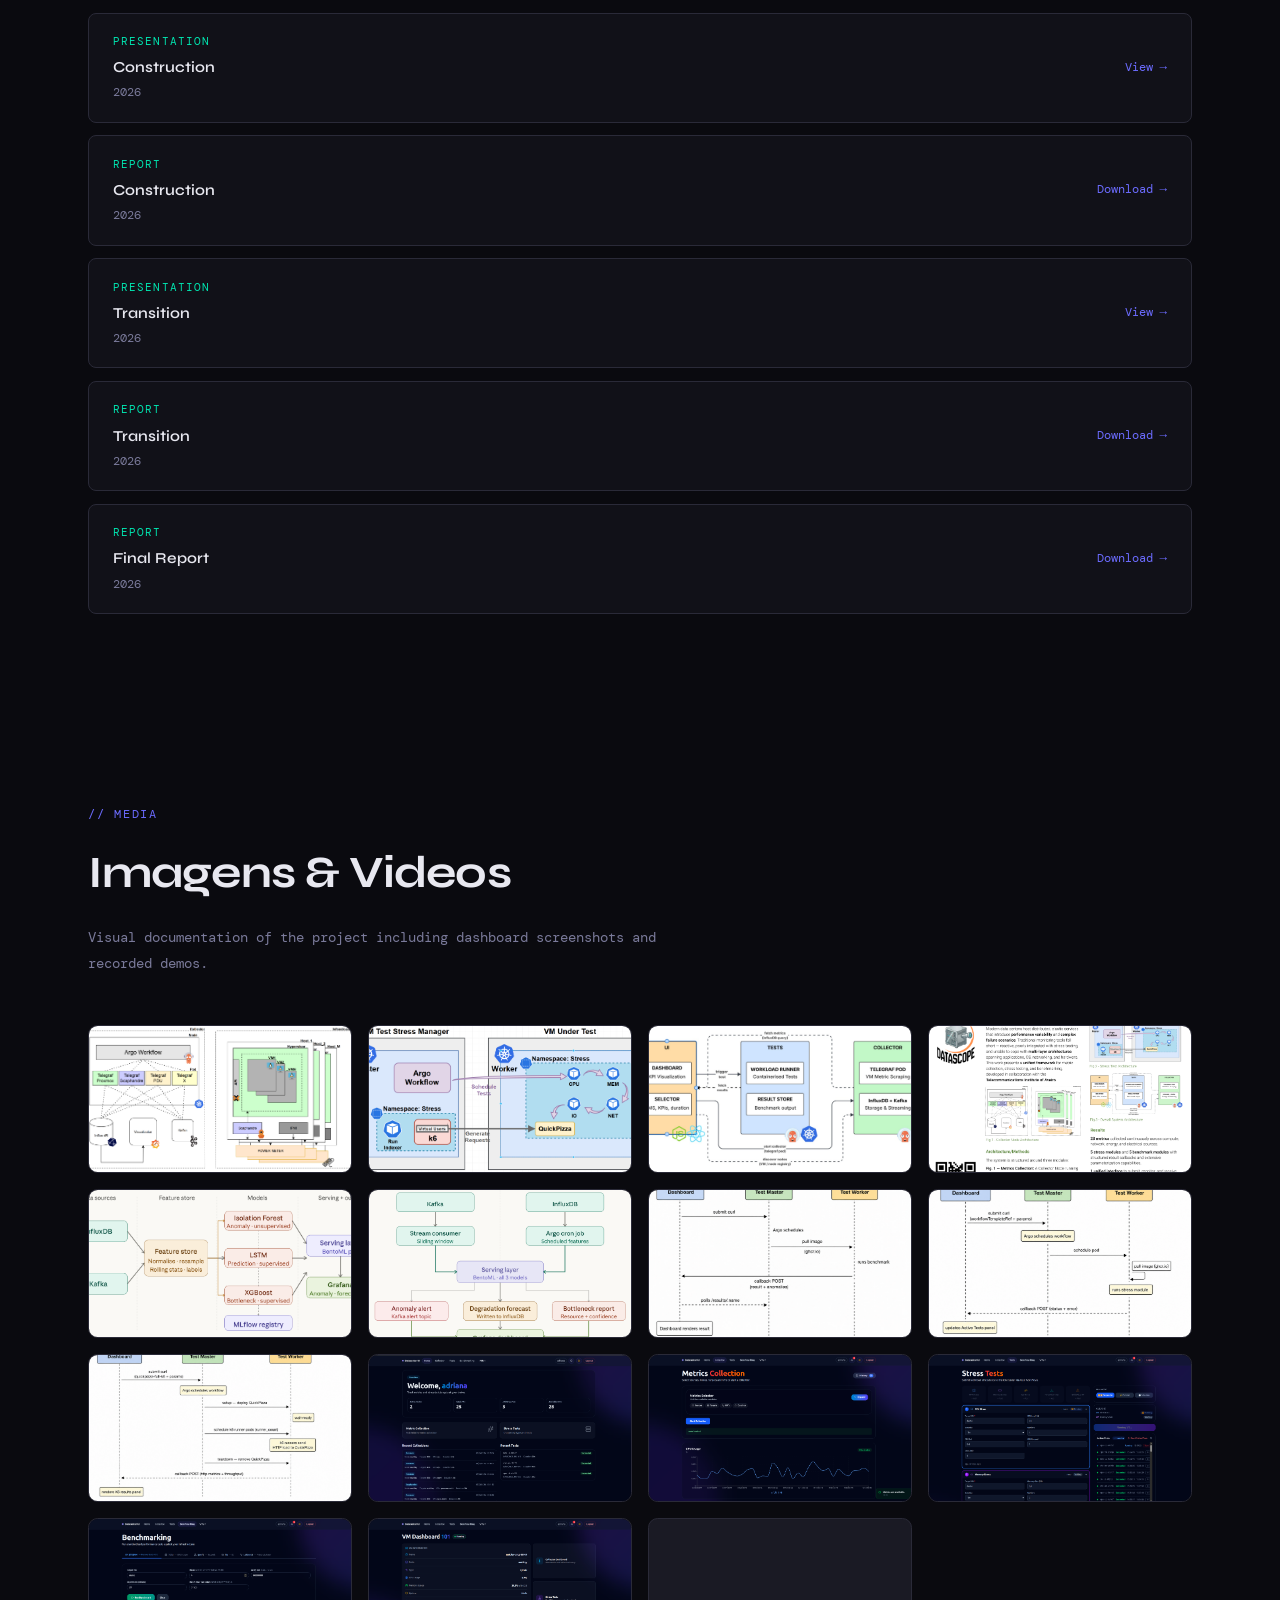
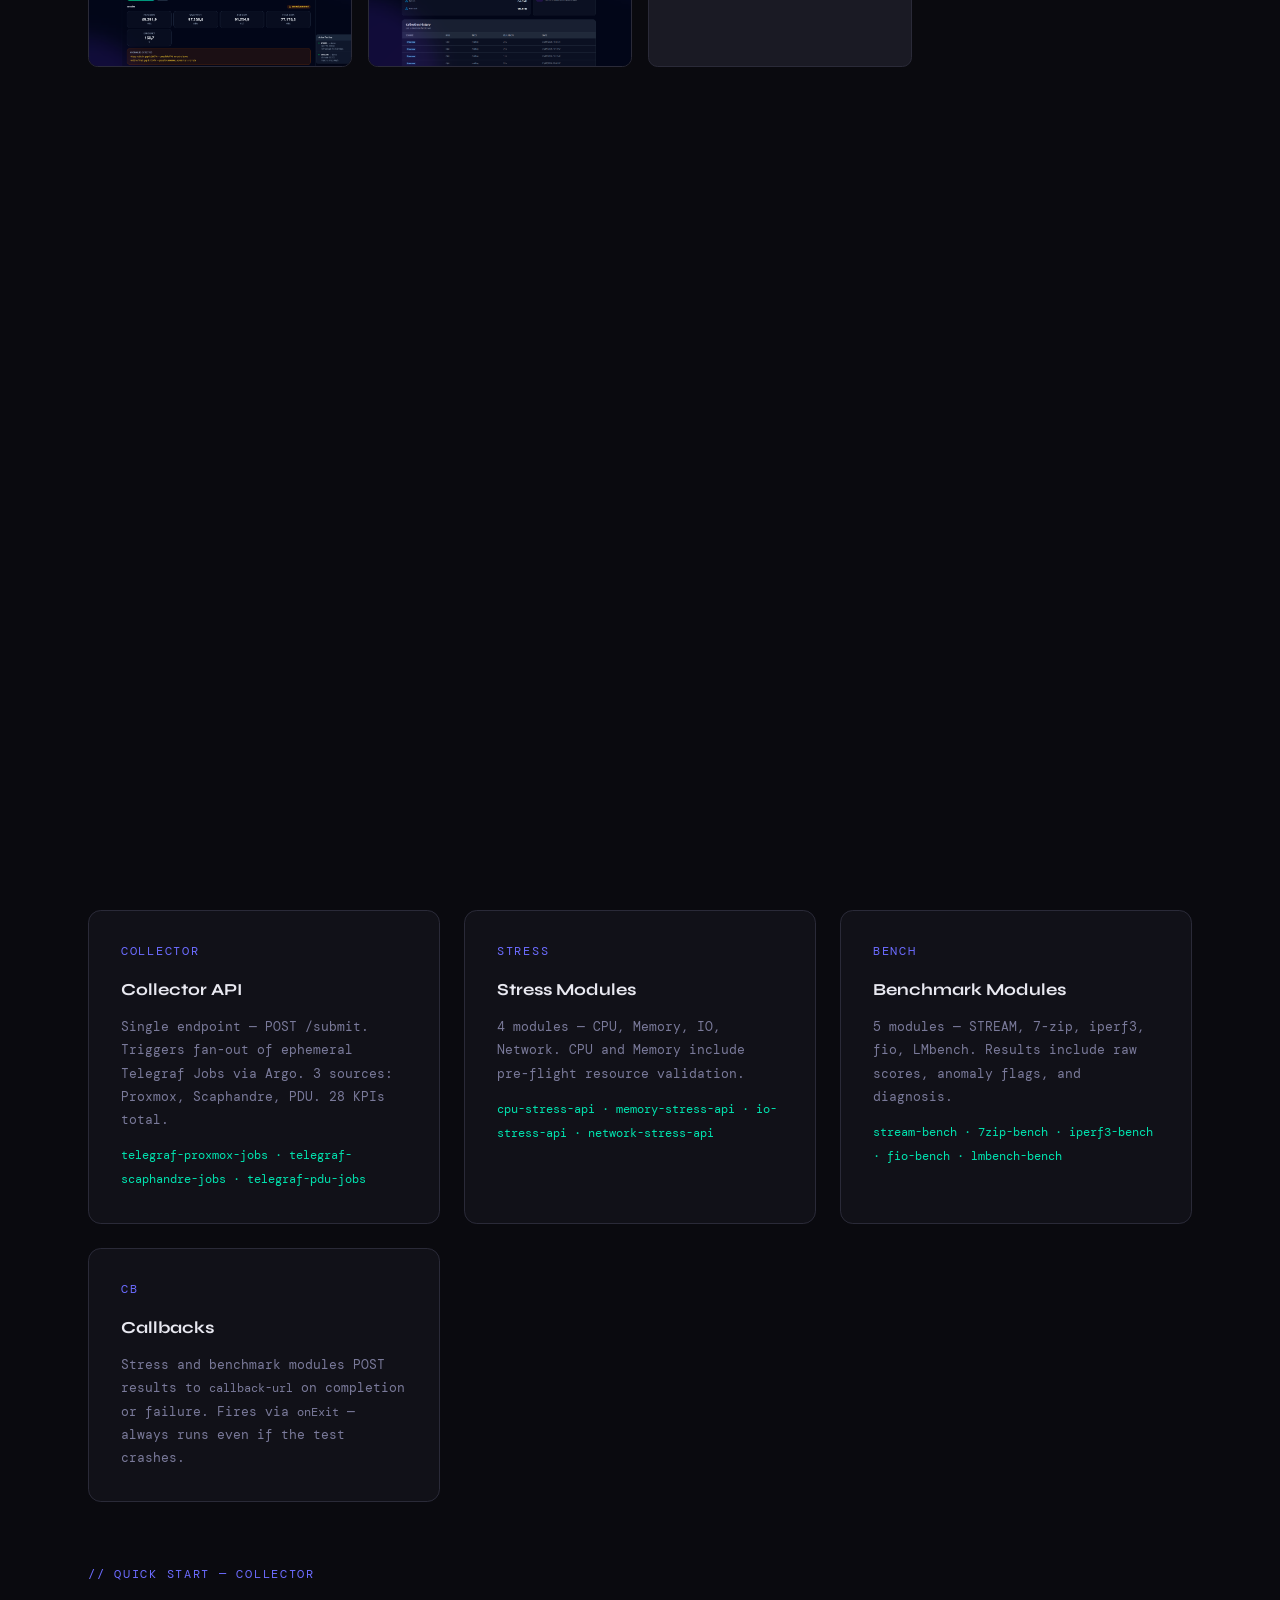
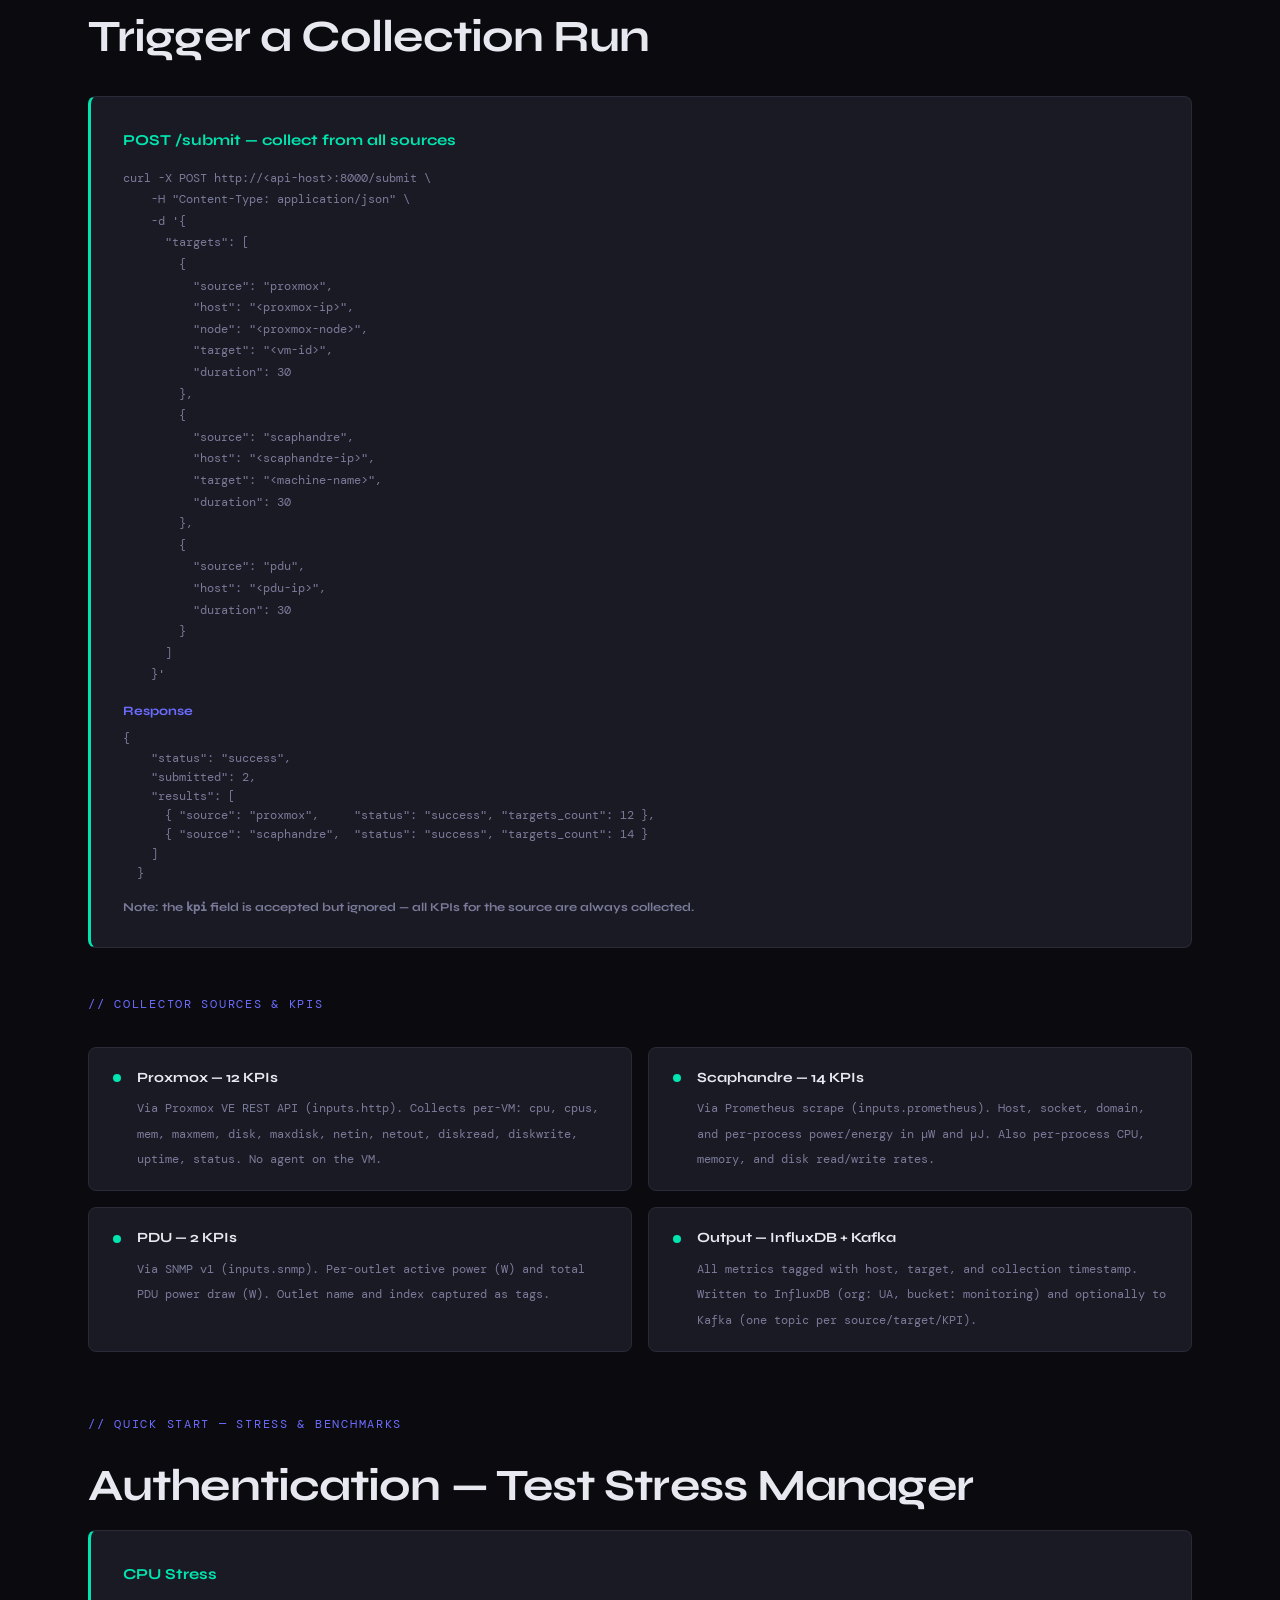
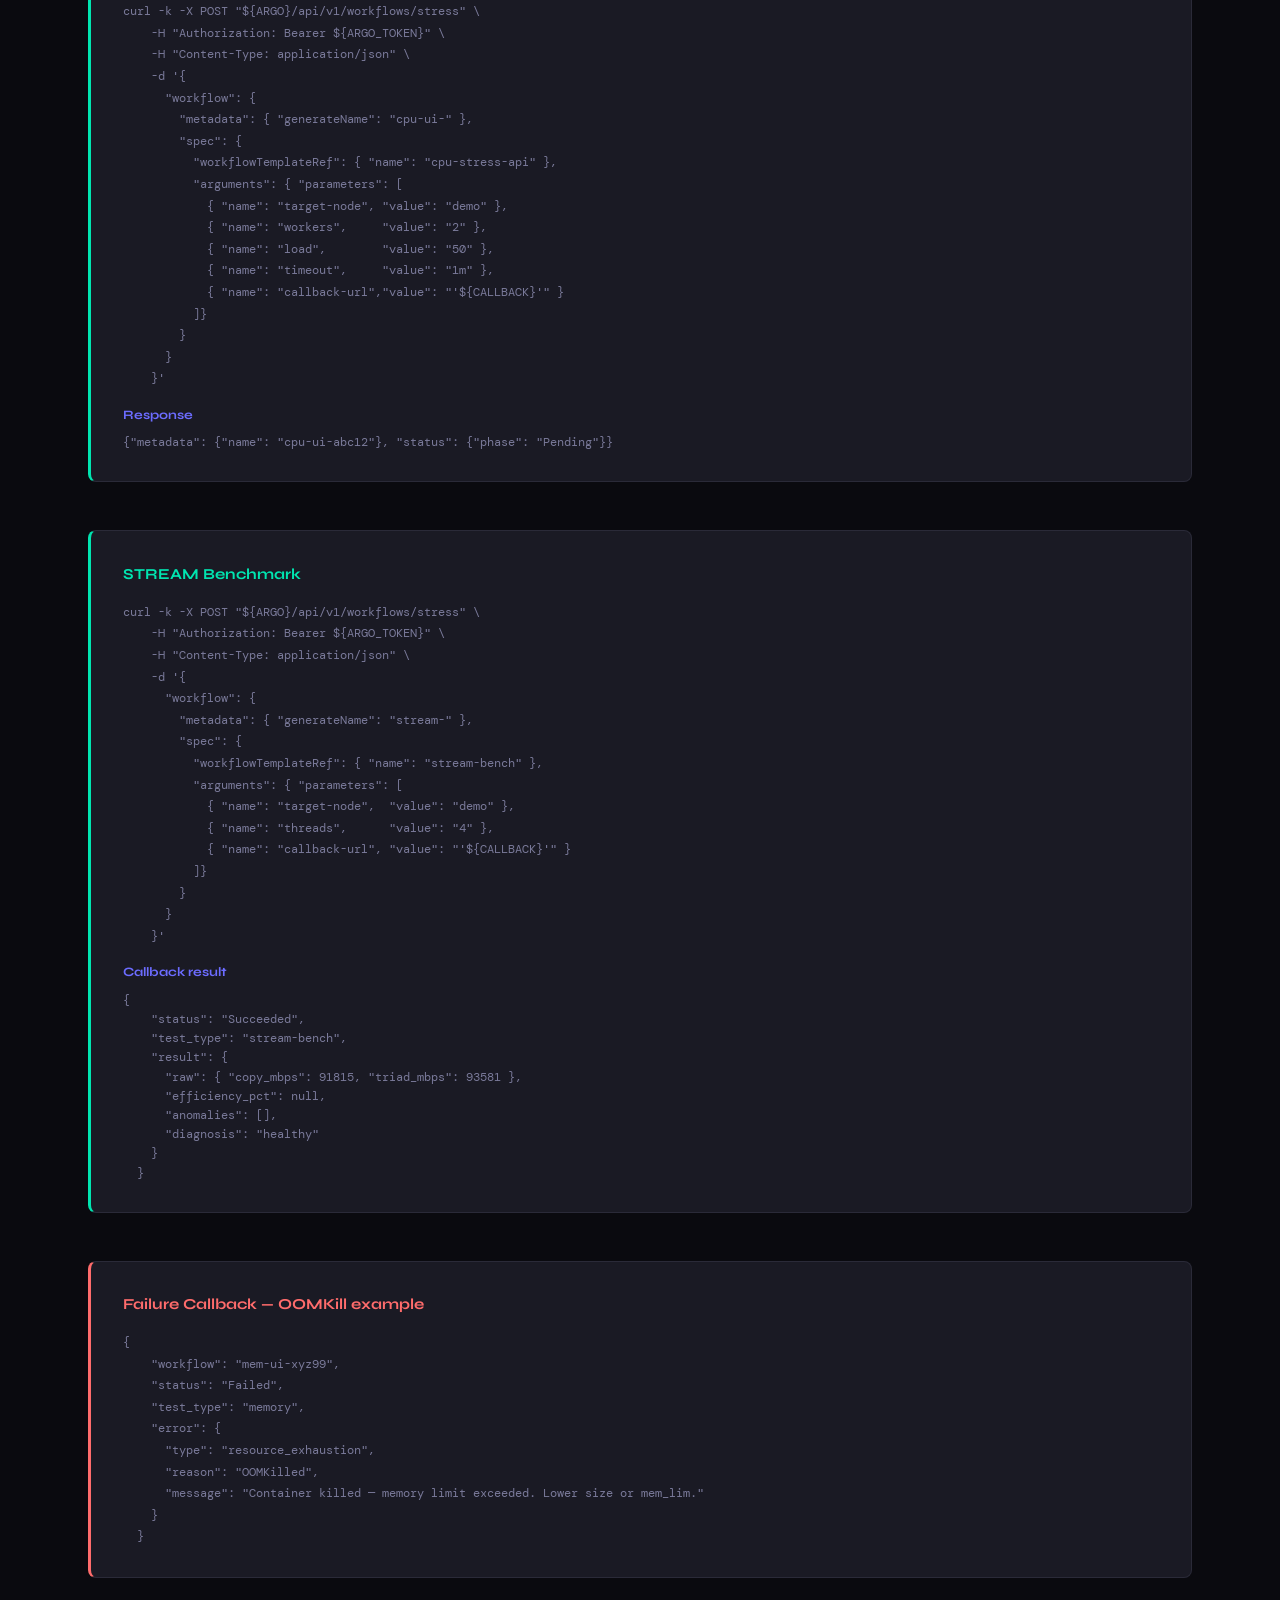
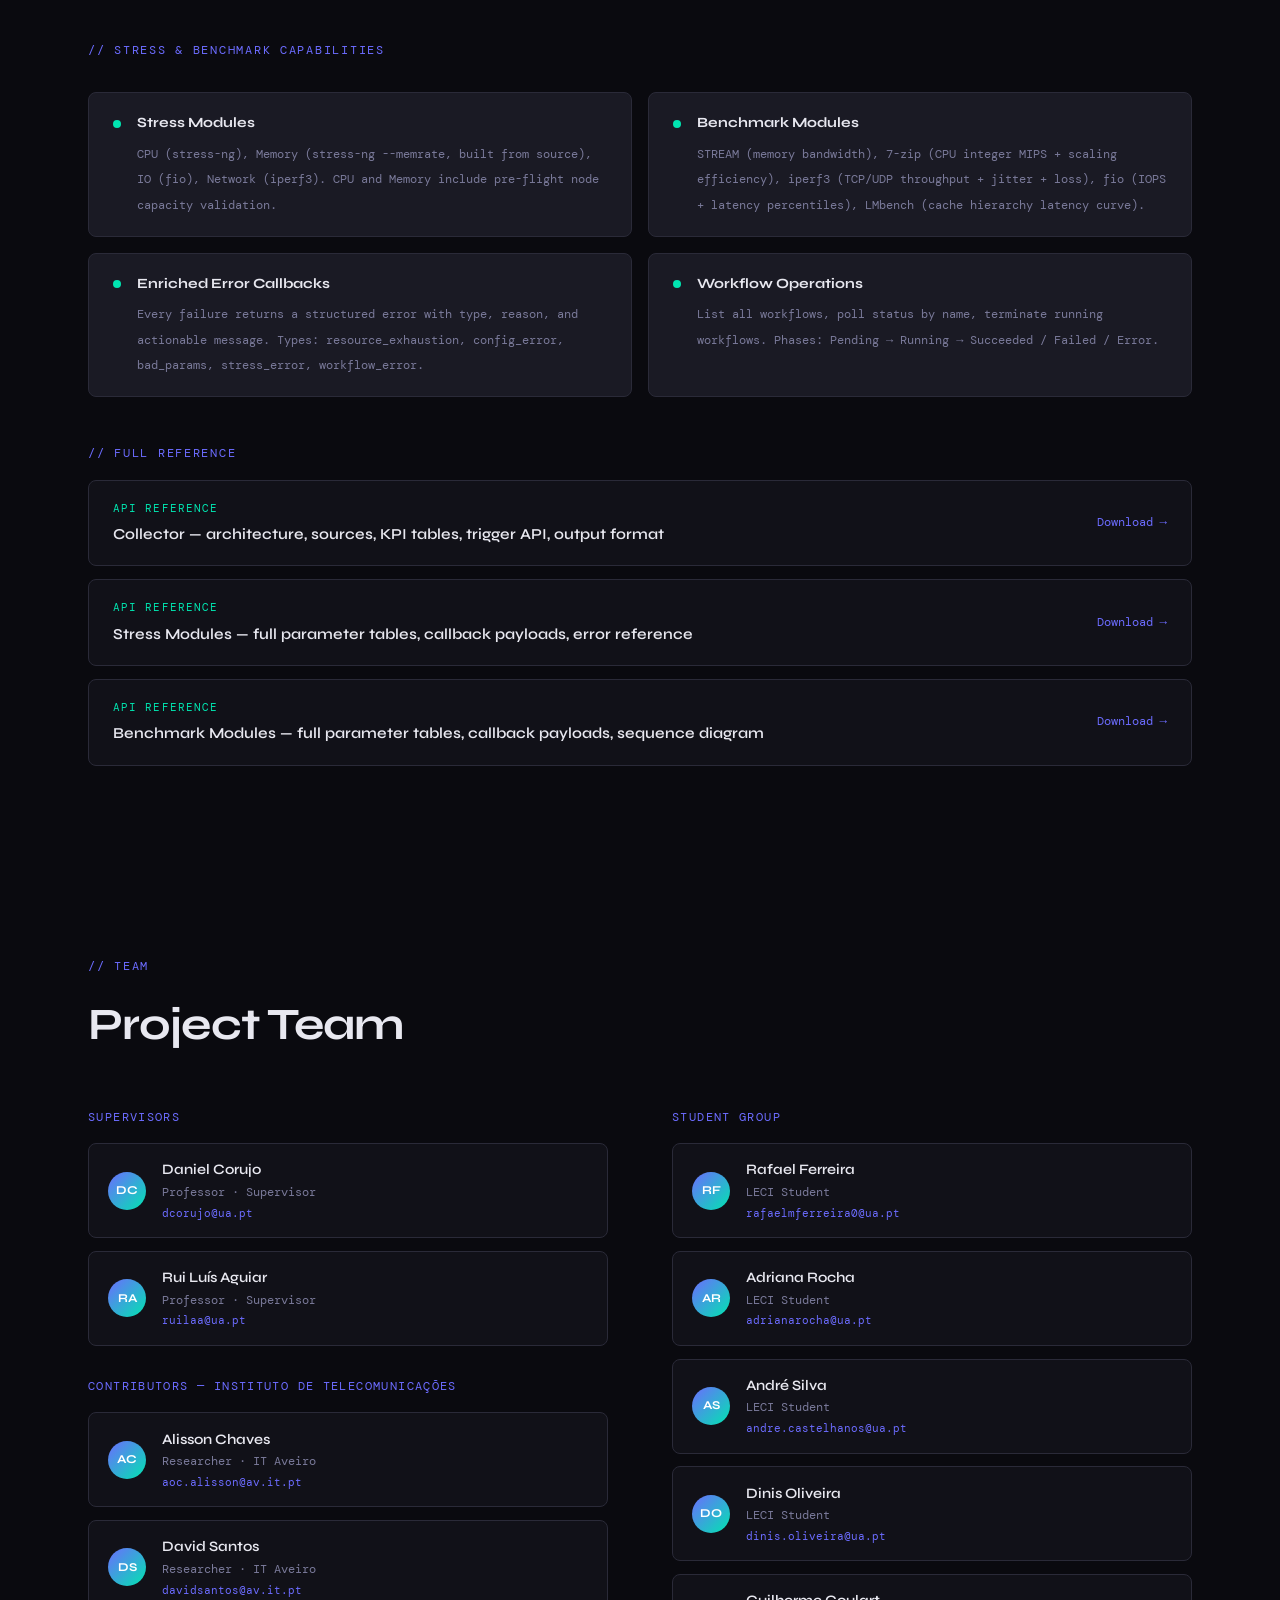
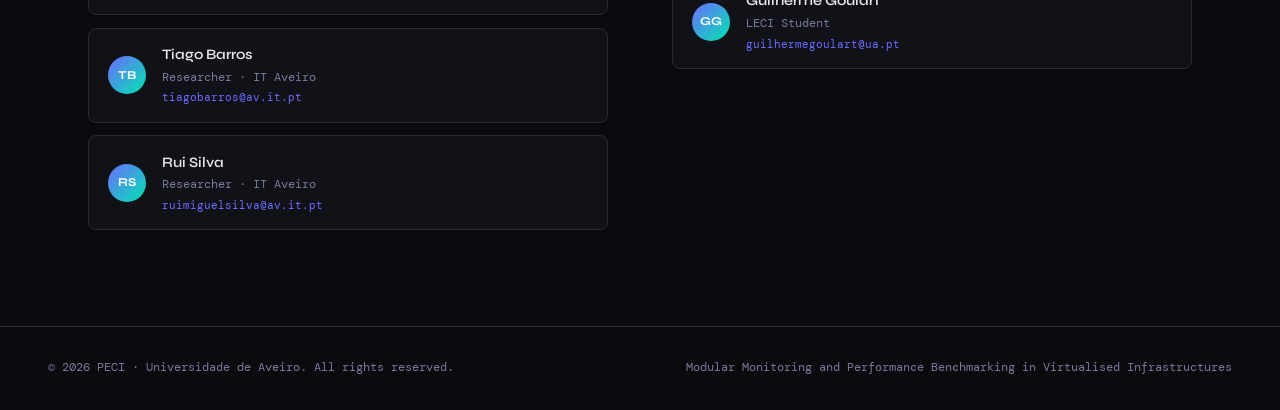
==== commit 7676375f: "updates and more images" ====
--- a/index.html
+++ b/index.html
@@ -718,13 +718,31 @@
         <img src="media/ml_inference_paths.png" alt="ML Inference Paths">
       </div>
       <div class="media-card" onclick="openModal(this)">
-        <video src="media/video.mp4"></video>
-      </div>
-      <div class="media-card" onclick="openModal(this)">
-        <div class="media-placeholder">
-          <svg width="28" height="28" viewBox="0 0 24 24" fill="none" stroke="currentColor" stroke-width="1.5"><polygon points="23 7 16 12 23 17 23 7"/><rect x="1" y="5" width="15" height="14" rx="2"/></svg>
-          <span>Video</span>
-        </div>
+        <img src="media/SequenceDiagramBenchmark.png" alt="Benchmark Sequence Diagram">
+      </div>
+      <div class="media-card" onclick="openModal(this)">
+        <img src="media/SequenceDiagramStress.png" alt="Stress Sequence Diagram">
+      </div>
+      <div class="media-card" onclick="openModal(this)">
+        <img src="media/SequenceDiagramQuickpizza.png" alt="Telegraf Sequence Diagram">
+      </div>
+      <div class="media-card" onclick="openModal(this)">
+        <img src="media/dashboard_ui.png" alt="Dashboard UI">
+      </div>
+      <div class="media-card" onclick="openModal(this)">
+        <img src="media/collector_ui.png" alt="Collector UI">
+      </div>    
+      <div class="media-card" onclick="openModal(this)">
+        <img src="media/tests_ui.png" alt="Tests UI">
+      </div>
+      <div class="media-card" onclick="openModal(this)">
+        <img src="media/bench_ui.png" alt="Benchmark UI">
+      </div>  
+      <div class="media-card" onclick="openModal(this)">
+        <img src="media/vm_ui.png" alt="VM UI">
+      </div>
+      <div class="media-card" onclick="openModal(this)">
+        <video src="media/video.mp4" alt="Video influxdb"></video>
       </div>
     </div>
   </section>
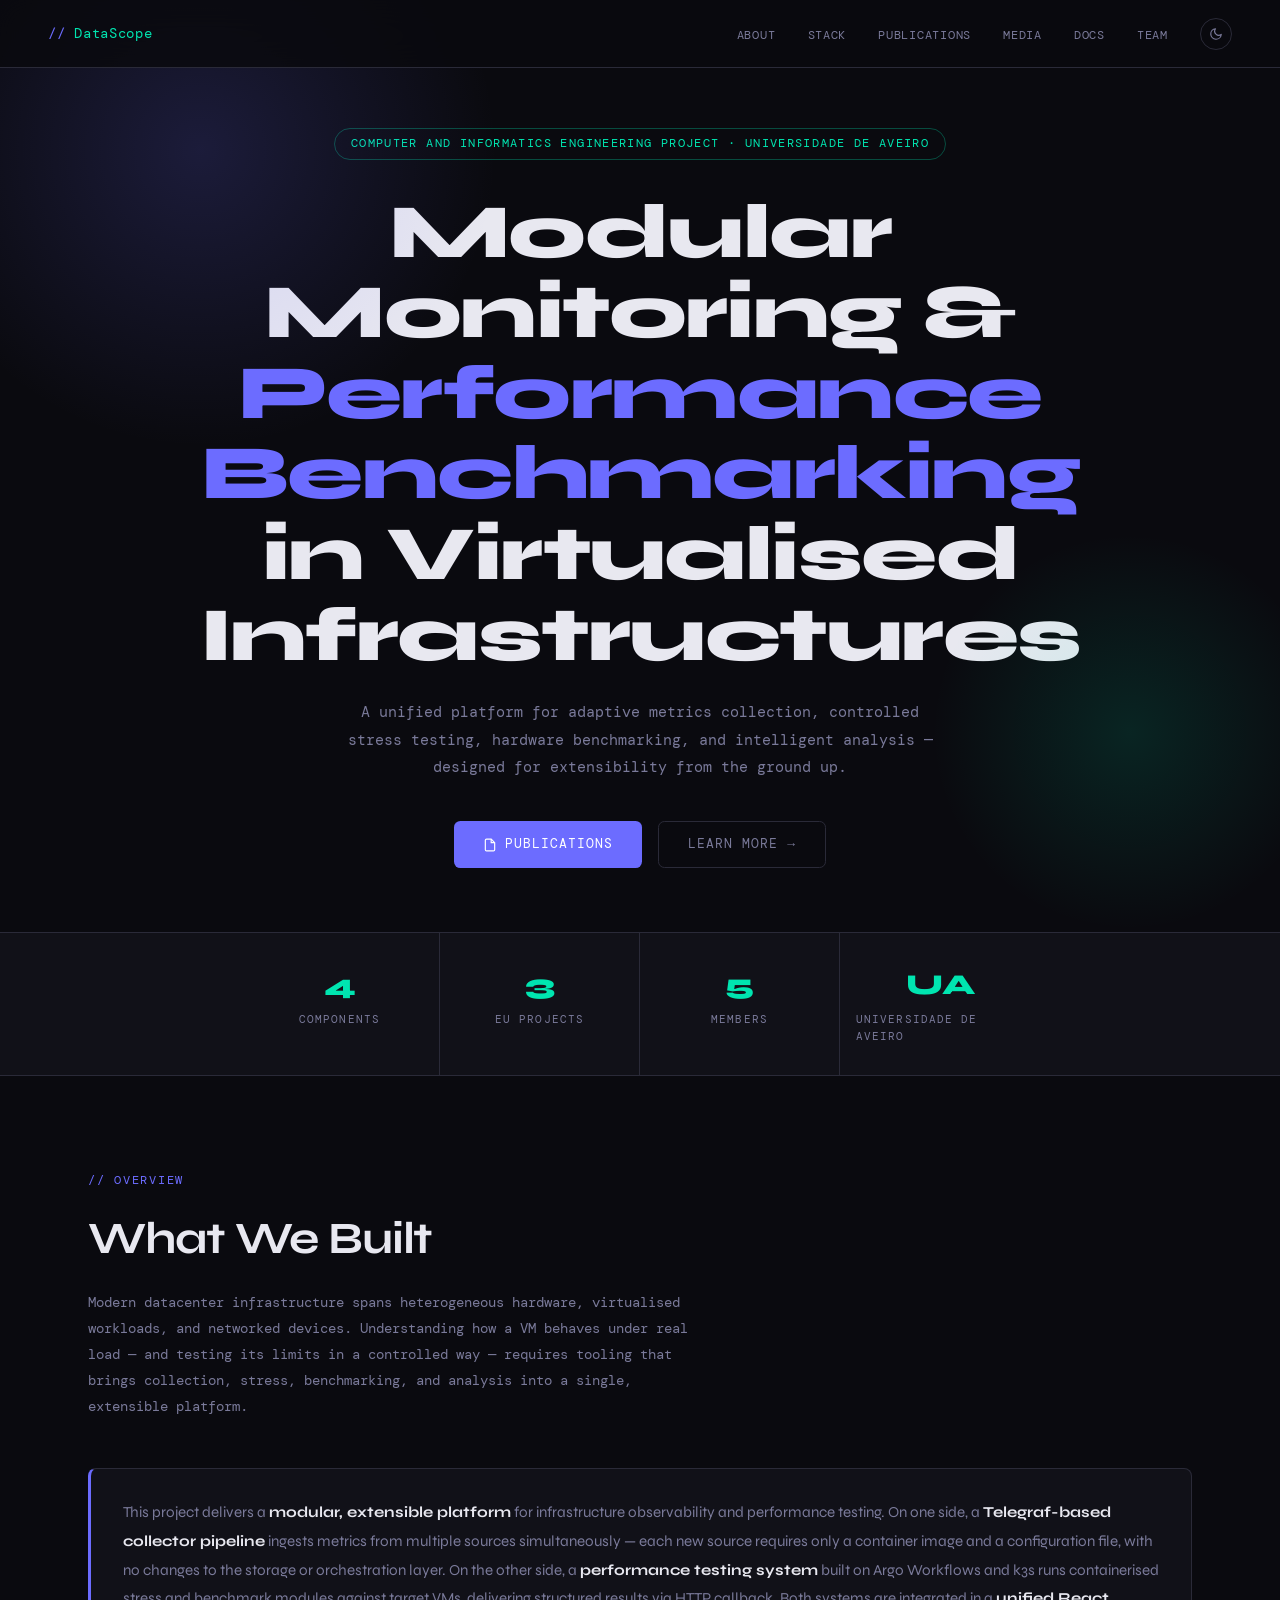
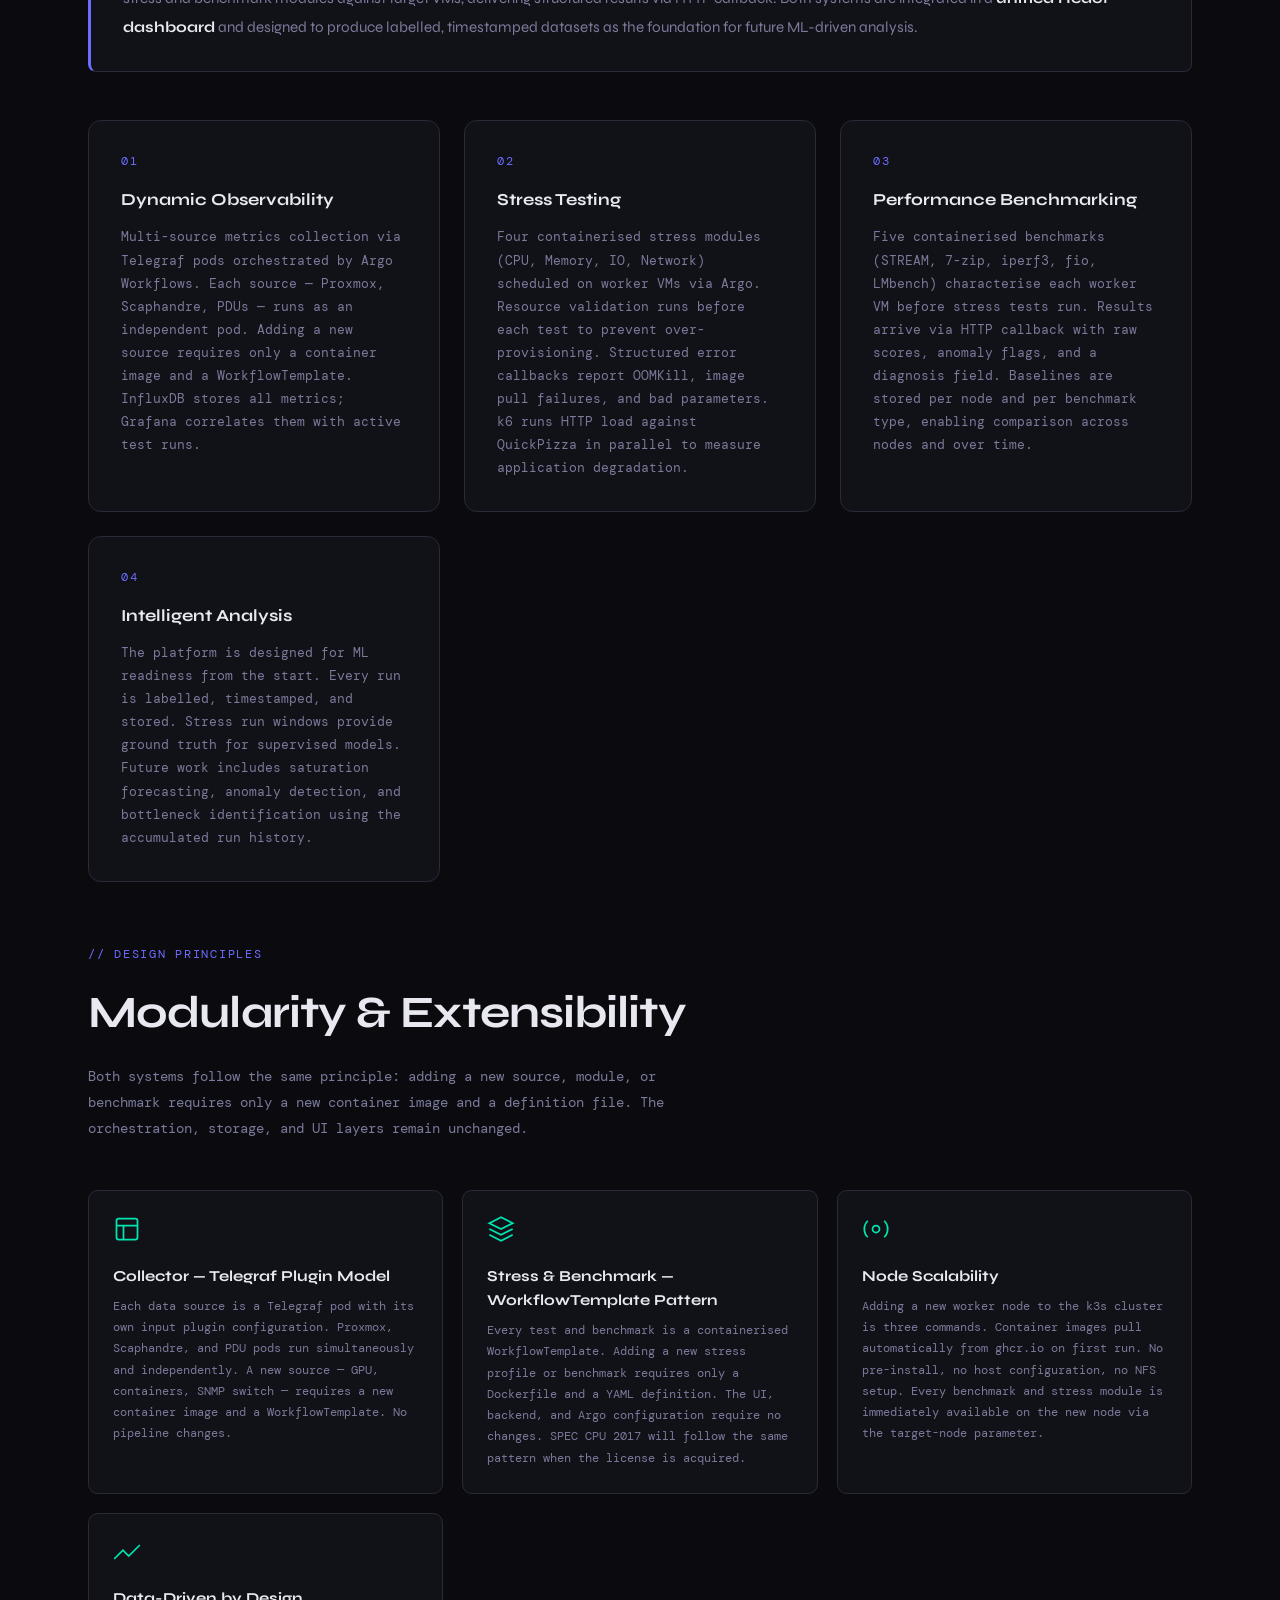
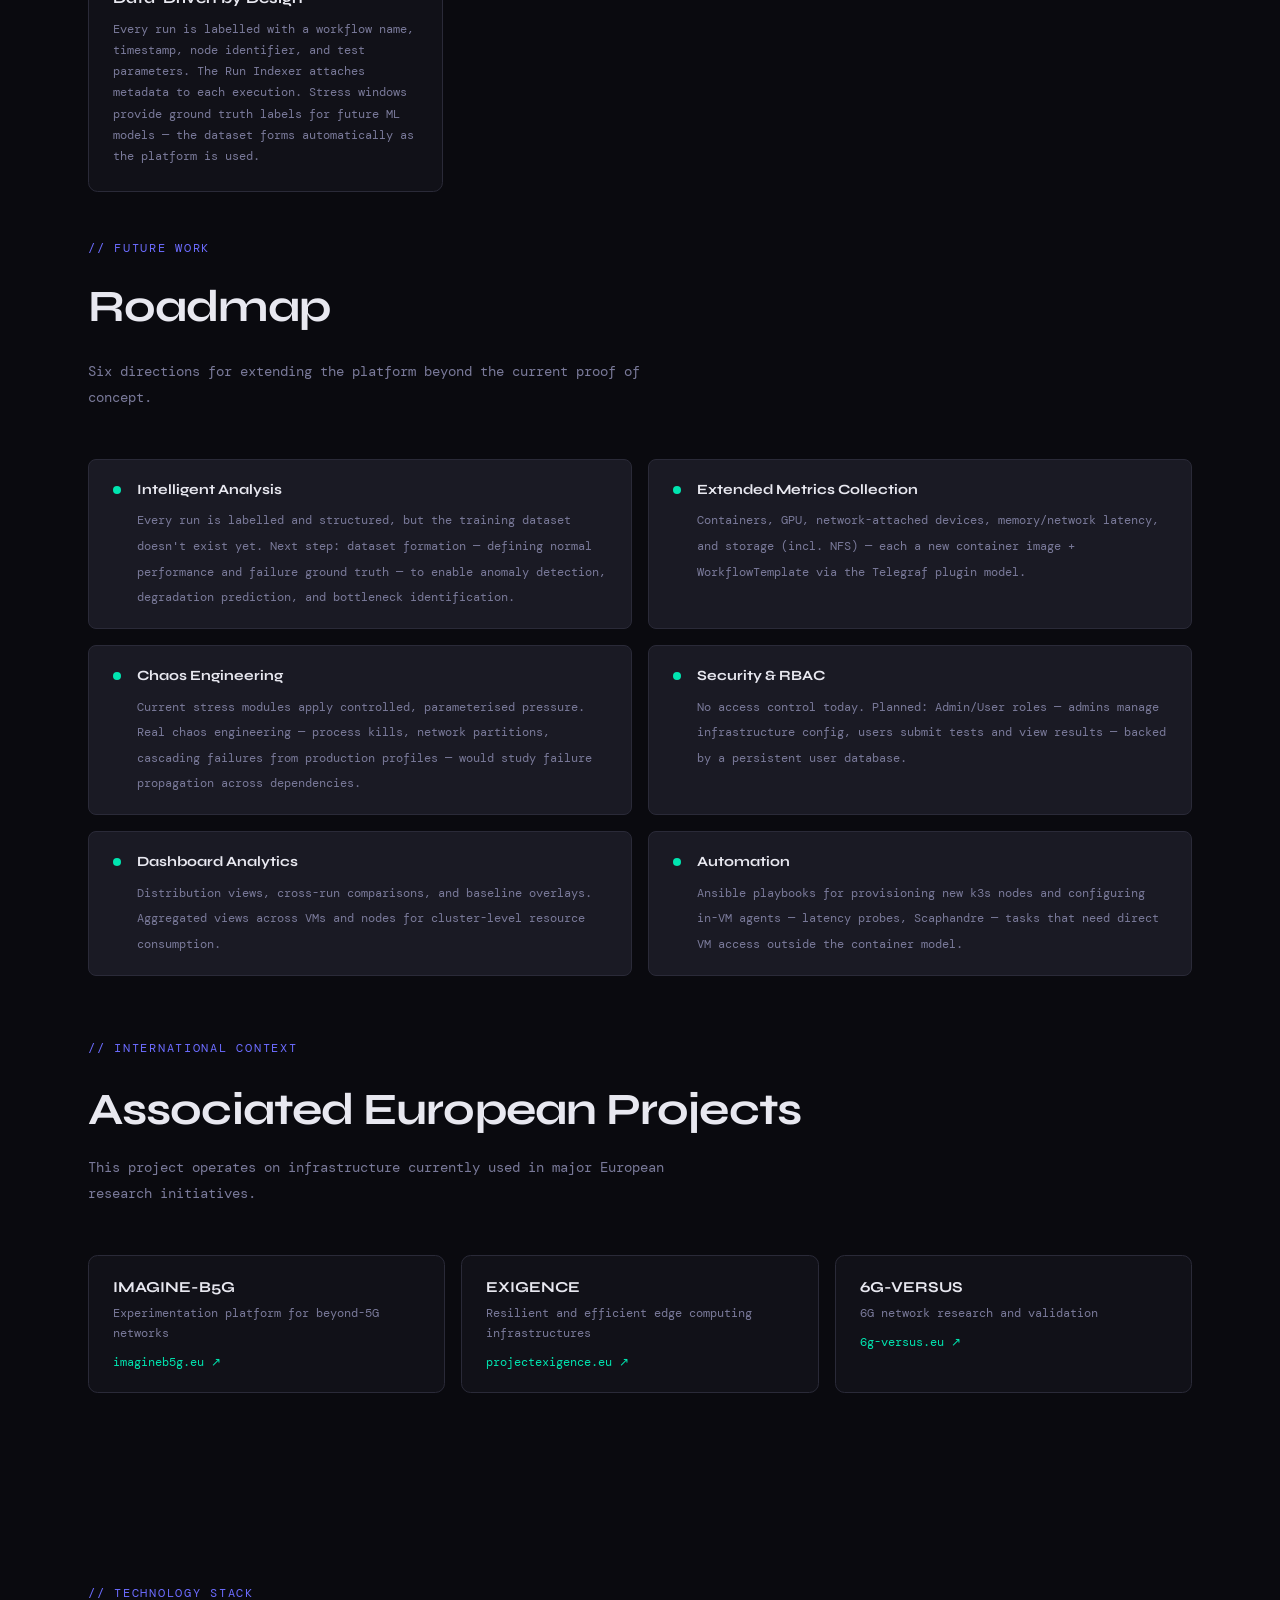
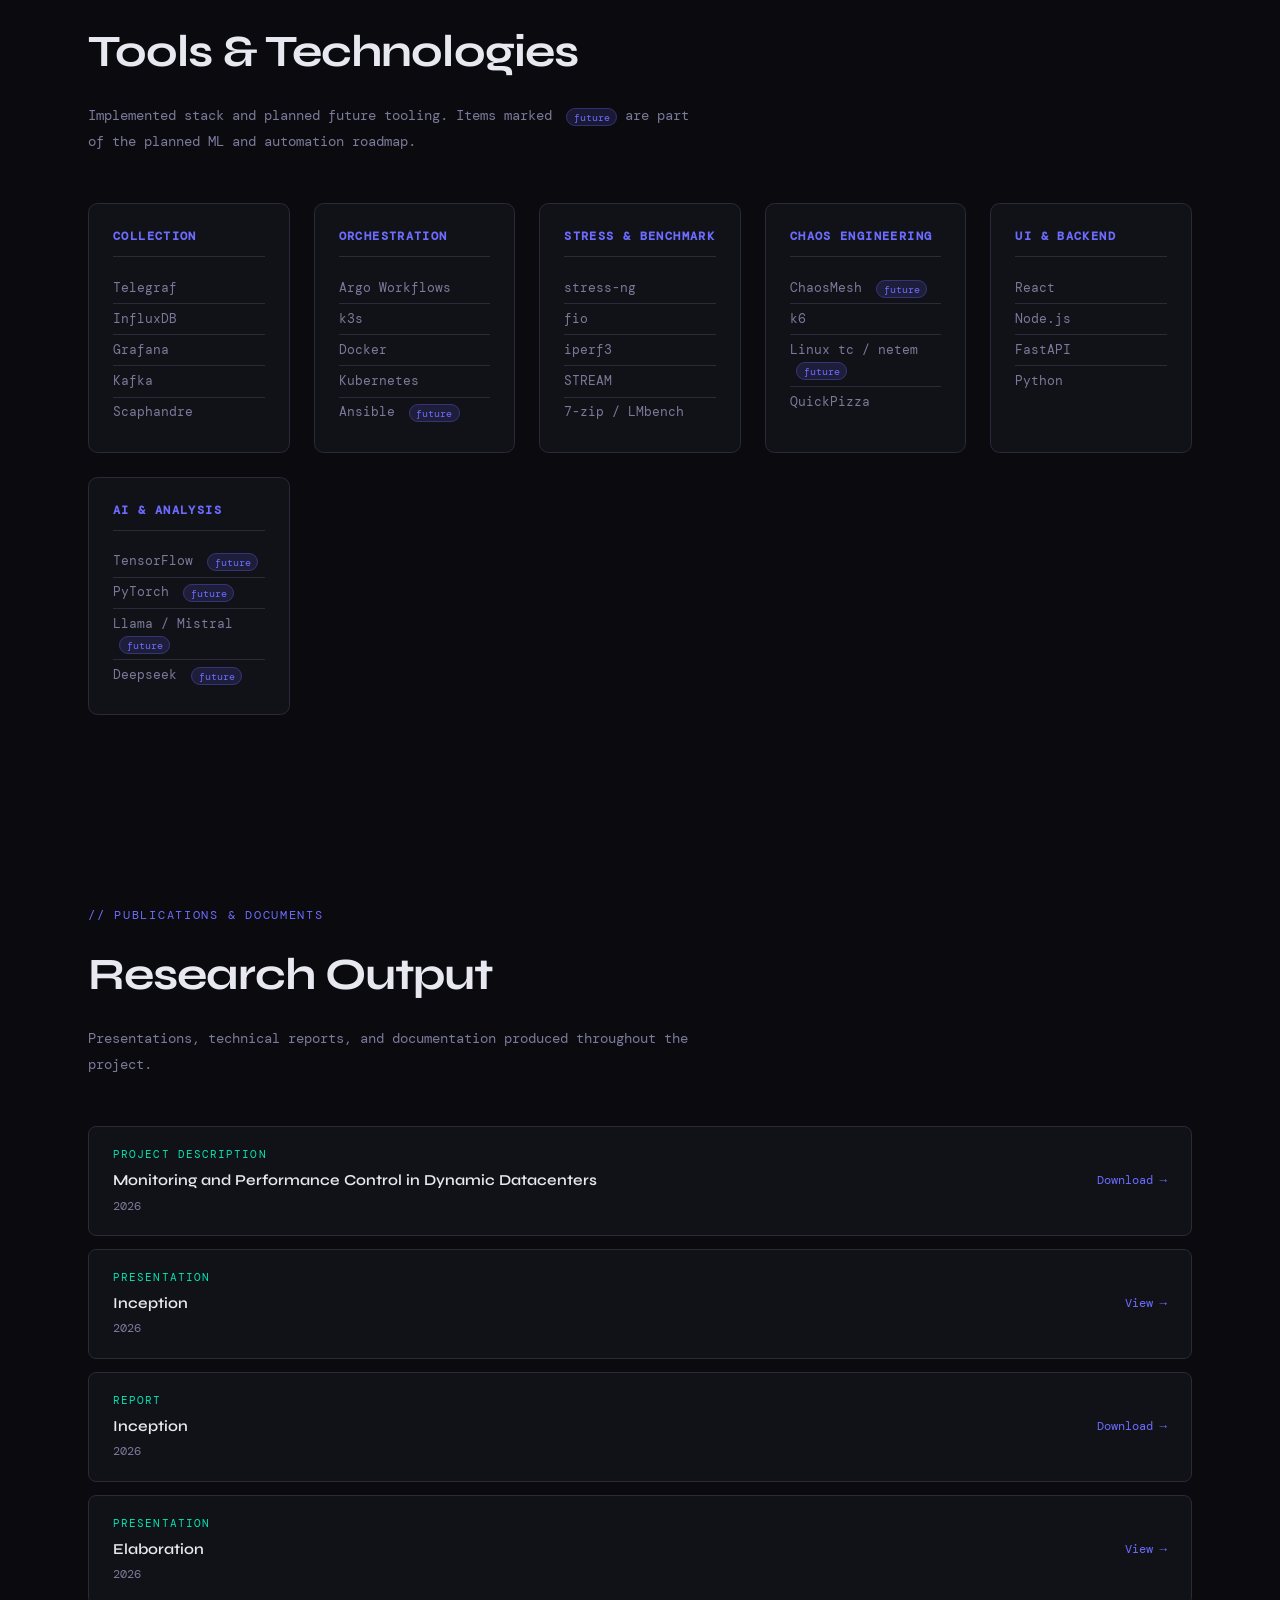
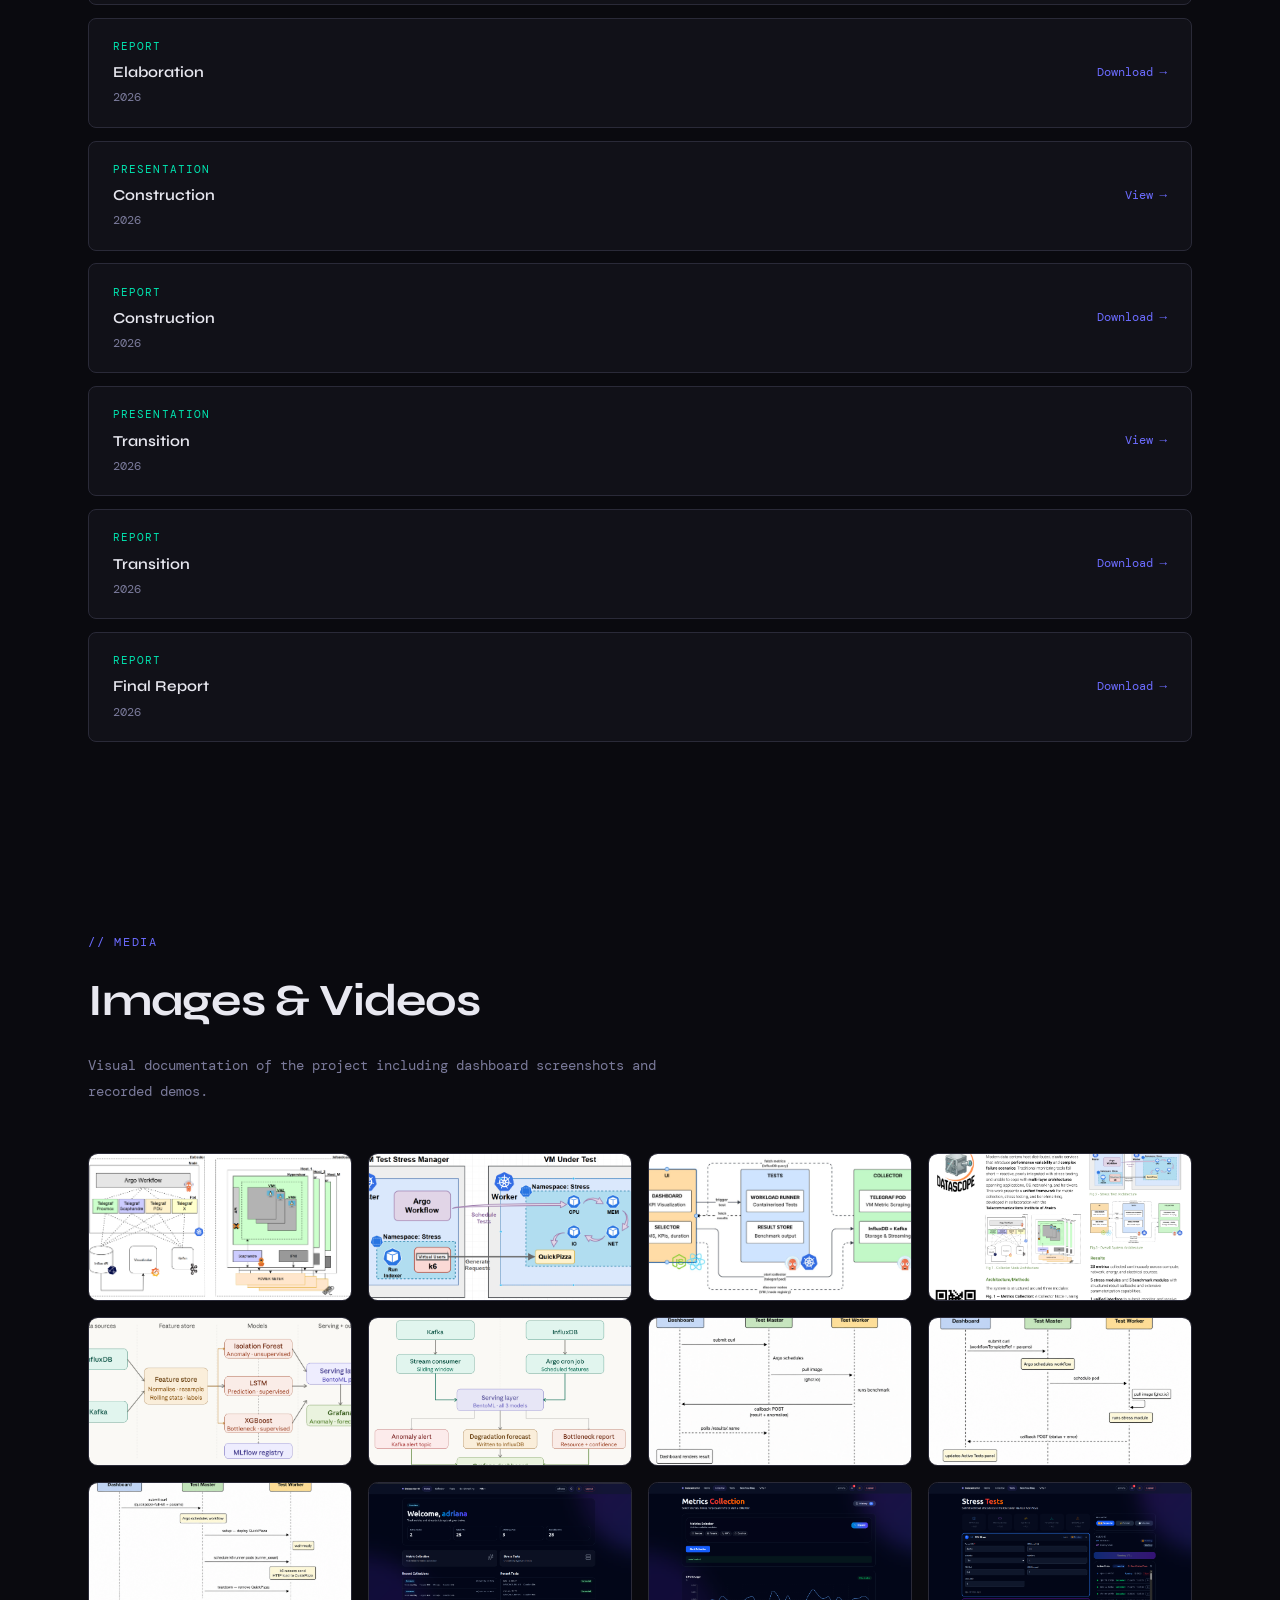
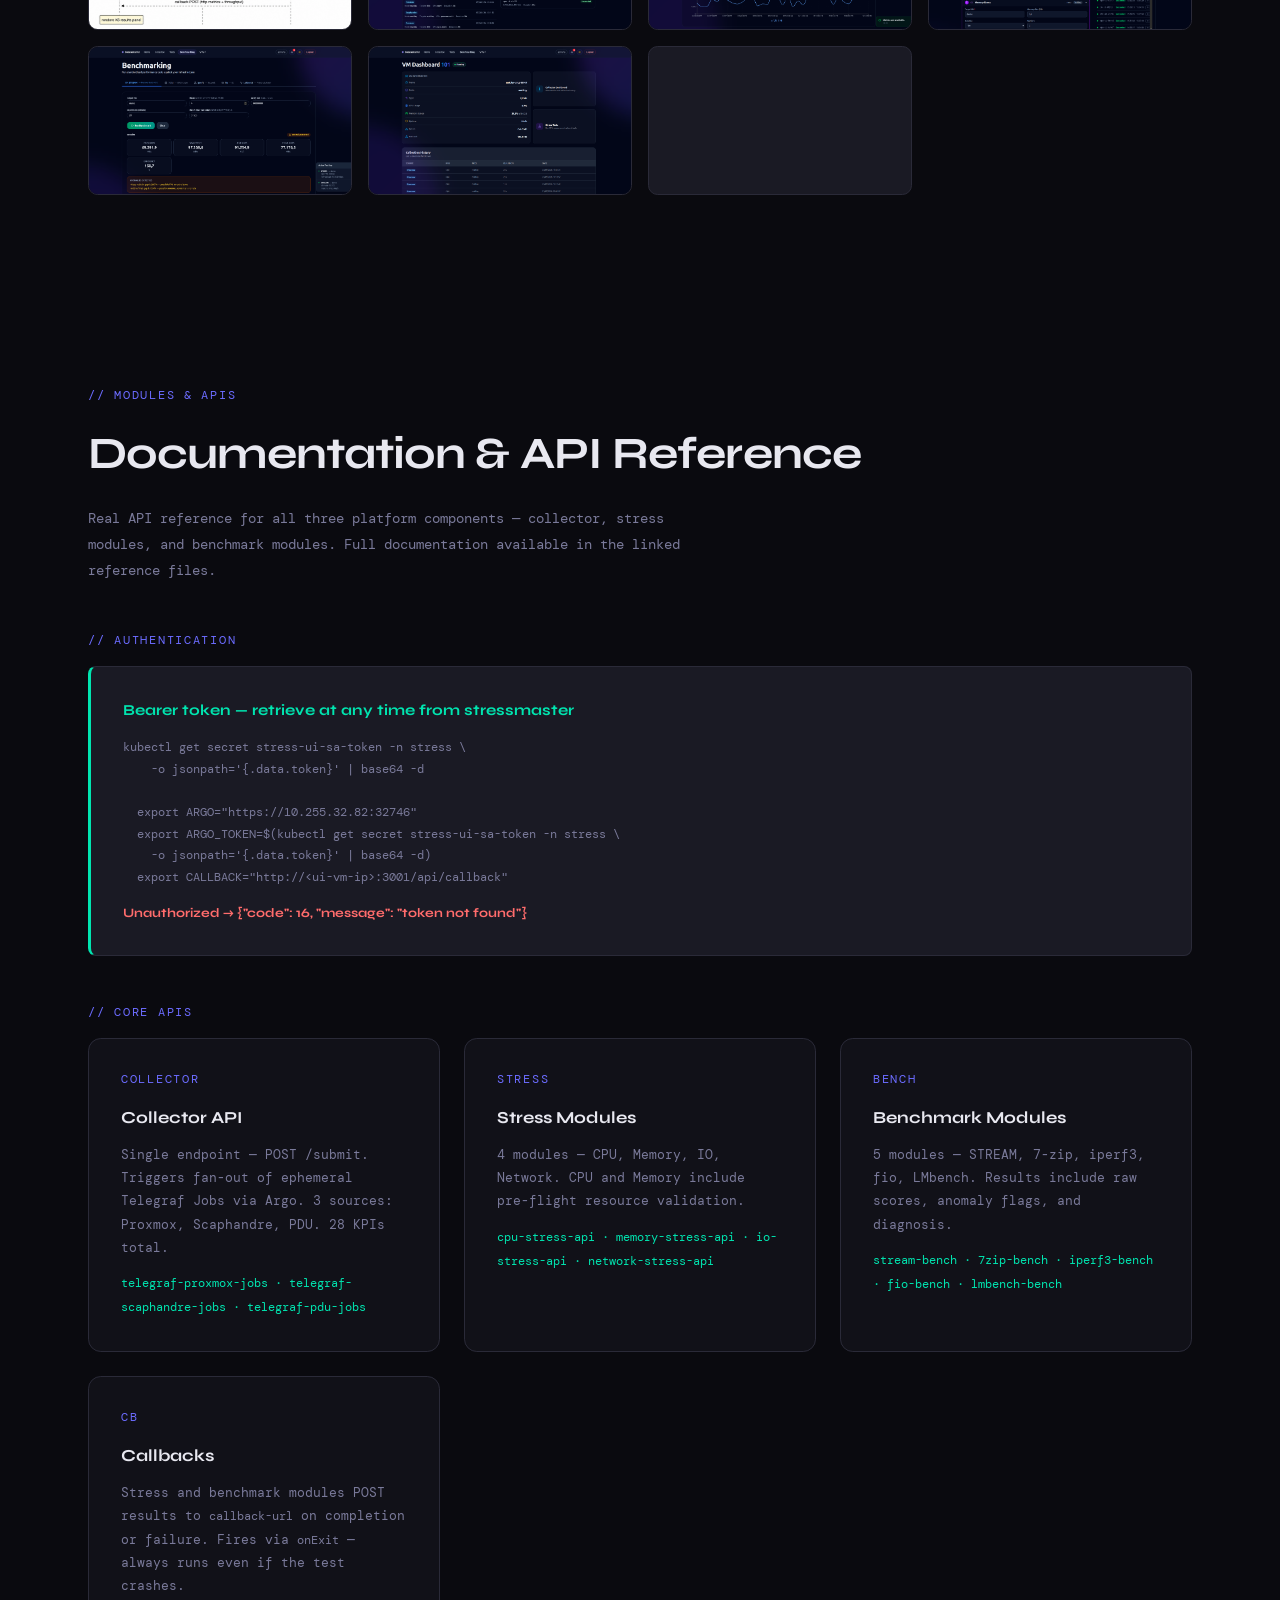
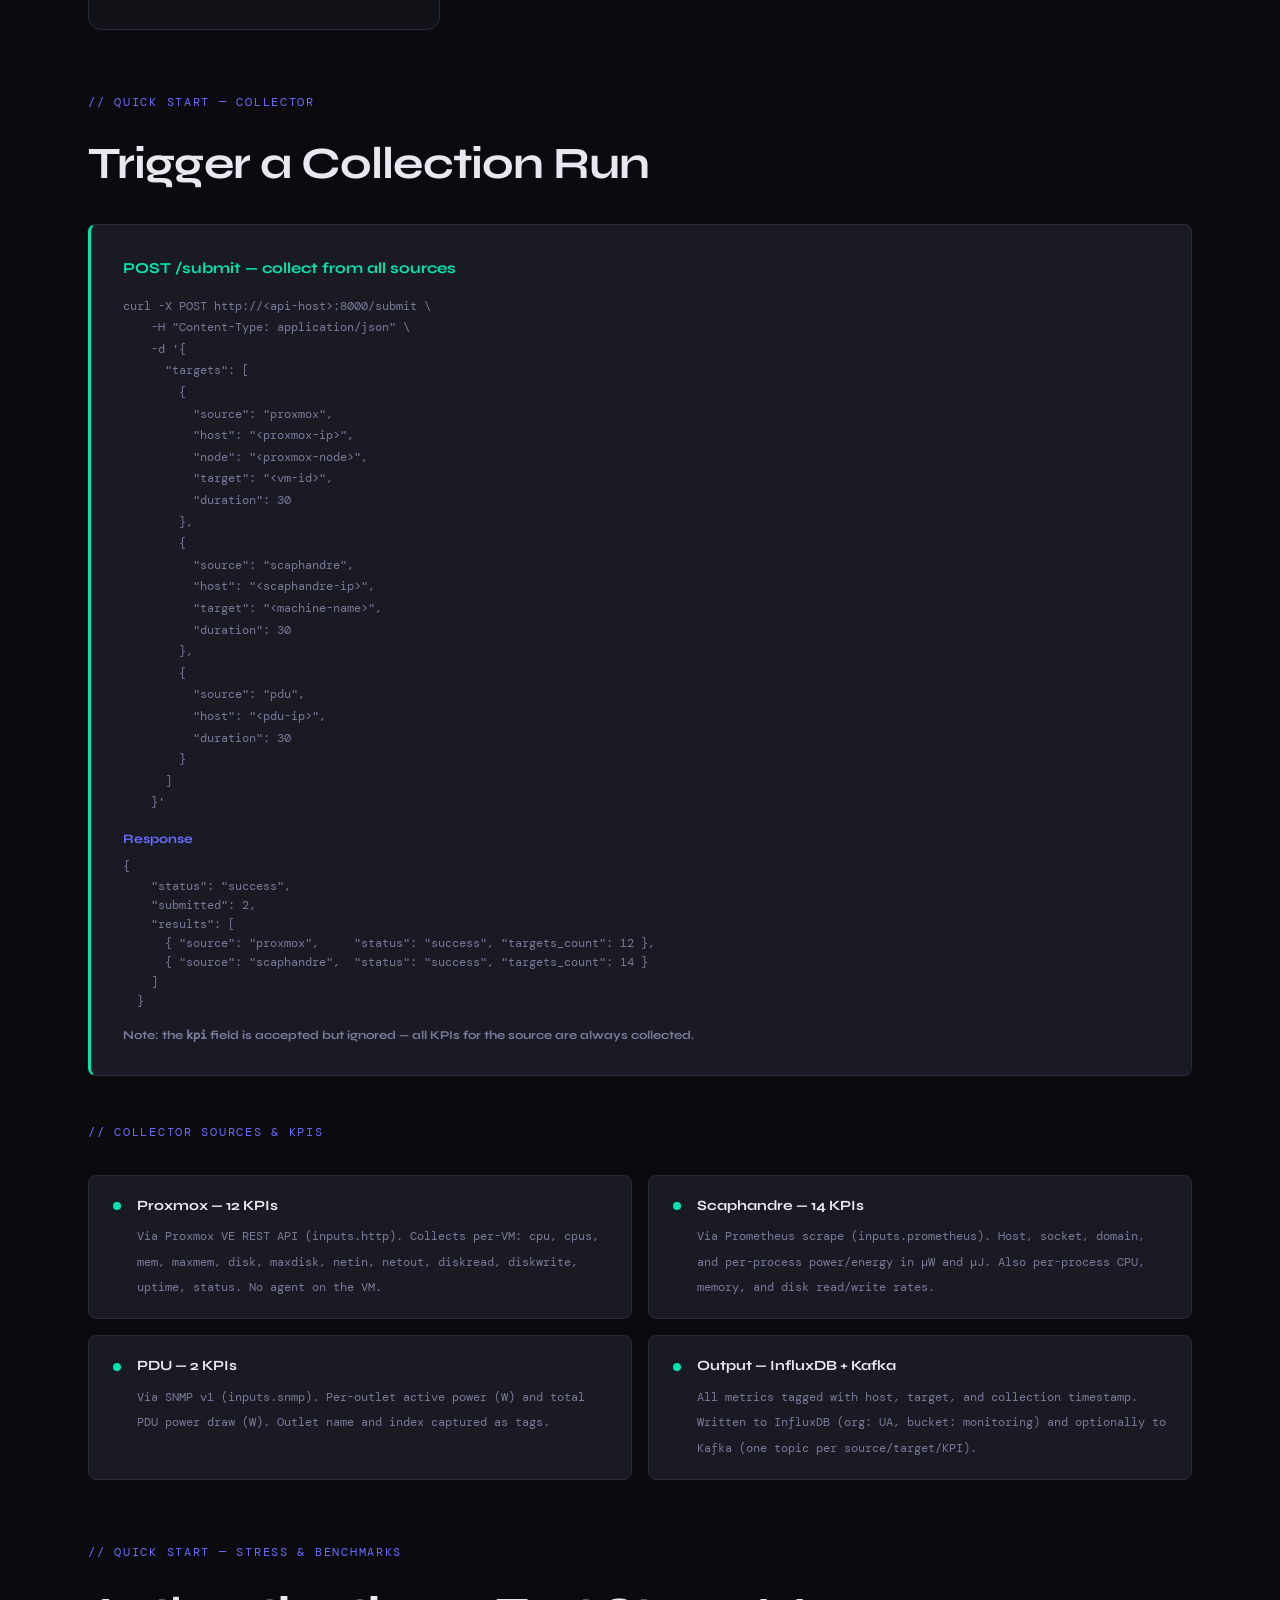
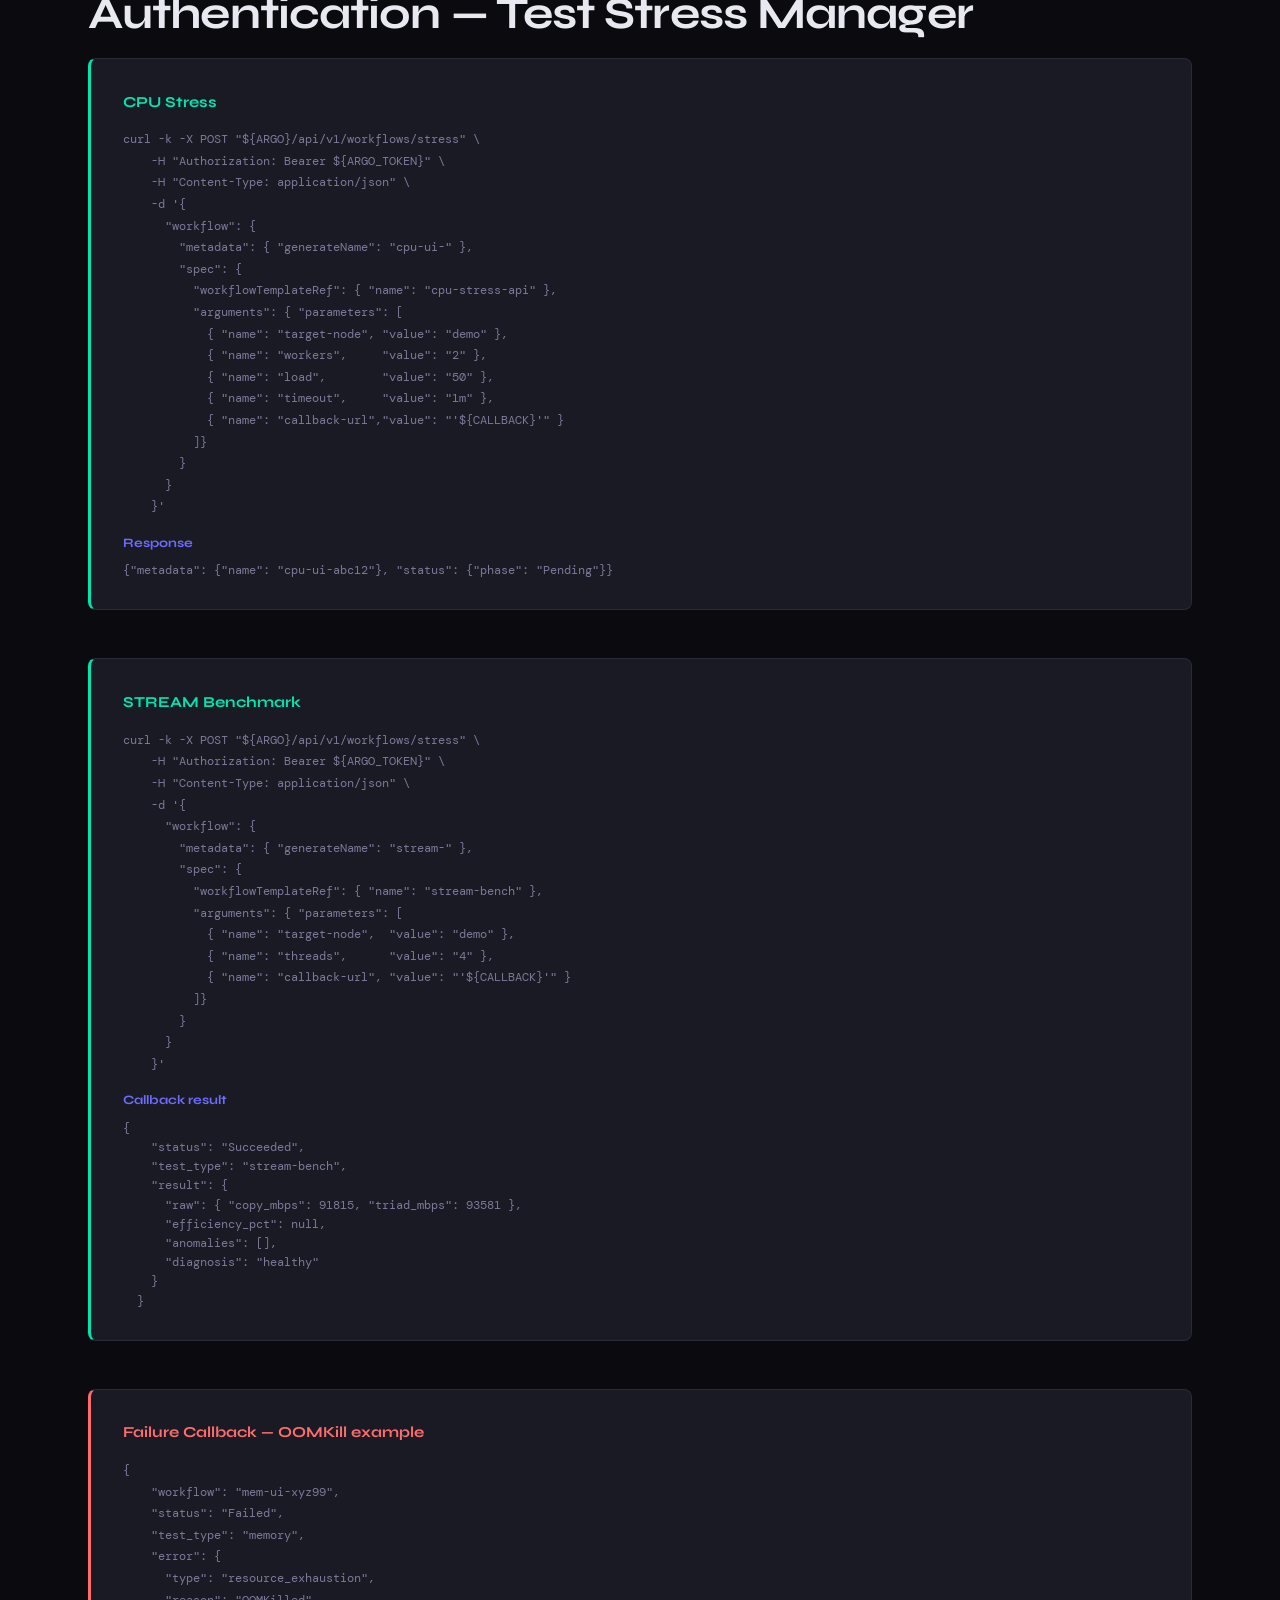
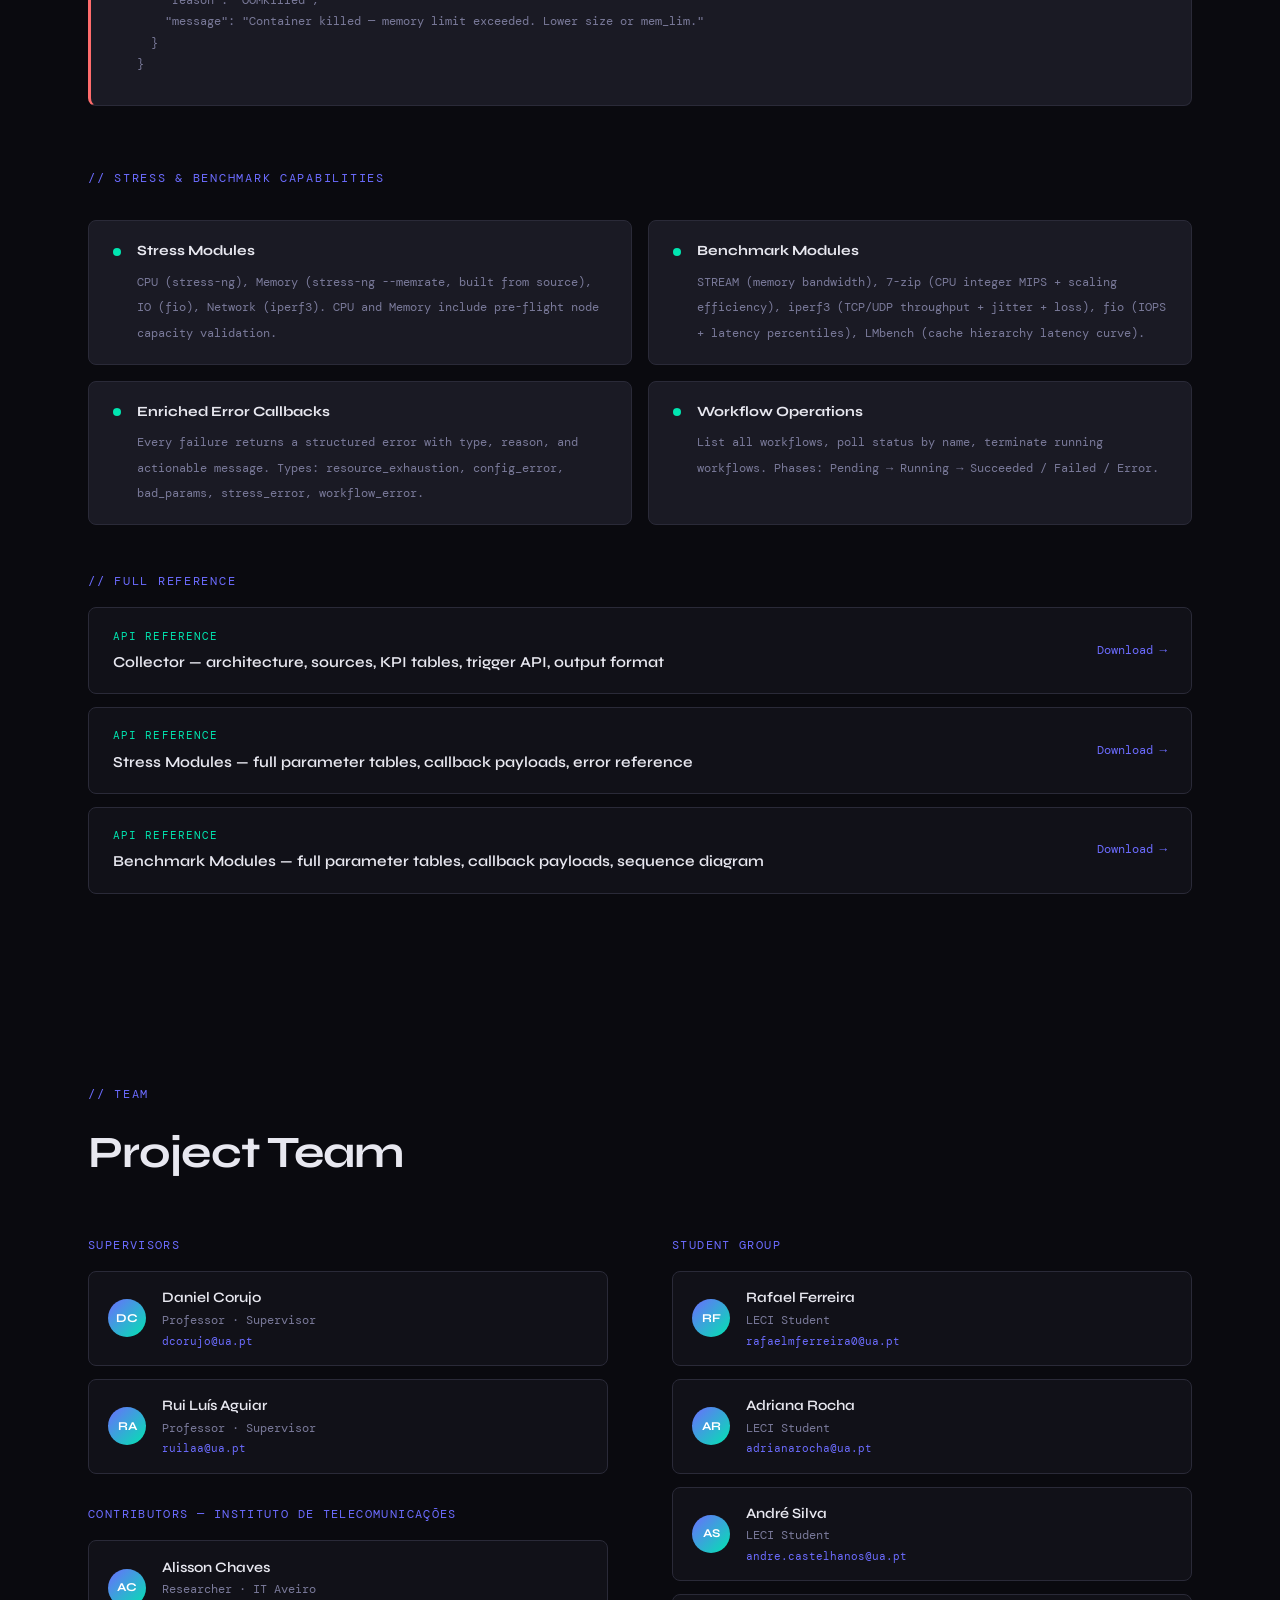
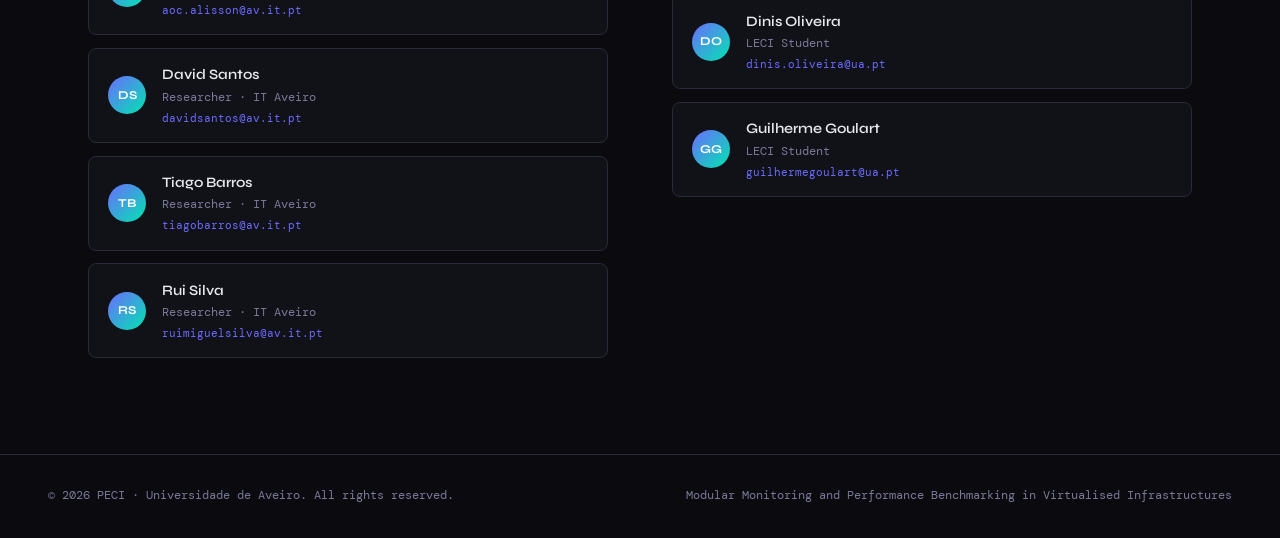
==== commit e4a61bb8: "corrections" ====
--- a/index.html
+++ b/index.html
@@ -456,53 +456,53 @@
       </div>
     </div>
 
-    <!-- EXTENSIBILITY FUTURES -->
+<!-- EXTENSIBILITY FUTURES -->
     <div class="reveal" style="margin-top:3rem">
-      <p class="section-label">// Future Sources</p>
-      <h2>Extensibility Roadmap</h2>
-      <p class="section-desc">The Telegraf plugin model makes the following sources straightforward additions — each needing only a new pod configuration.</p>
+      <p class="section-label">// Future Work</p>
+      <h2>Roadmap</h2>
+      <p class="section-desc">Six directions for extending the platform beyond the current proof of concept.</p>
     </div>
     <div class="ext-grid reveal">
       <div class="ext-item">
         <div class="ext-dot"></div>
         <div>
-          <strong>Containers & Microservices</strong>
-          <span>Per-container CPU, memory, and network via Docker or containerd input plugins — workload-level observability independent of the VM.</span>
+          <strong>Intelligent Analysis</strong>
+          <span>Every run is labelled and structured, but the training dataset doesn't exist yet. Next step: dataset formation — defining normal performance and failure ground truth — to enable anomaly detection, degradation prediction, and bottleneck identification.</span>
         </div>
       </div>
       <div class="ext-item">
         <div class="ext-dot"></div>
         <div>
-          <strong>GPU</strong>
-          <span>Utilisation, memory, temperature, and power draw per card via the nvidia_smi plugin — relevant for ML inference workloads.</span>
+          <strong>Extended Metrics Collection</strong>
+          <span>Containers, GPU, network-attached devices, memory/network latency, and storage (incl. NFS) — each a new container image + WorkflowTemplate via the Telegraf plugin model.</span>
         </div>
       </div>
       <div class="ext-item">
         <div class="ext-dot"></div>
         <div>
-          <strong>Network-Attached Devices</strong>
-          <span>Interface counters, error rates, and queue statistics from switches and routers via SNMP. Wireless APs via vendor APIs.</span>
+          <strong>Chaos Engineering</strong>
+          <span>Current stress modules apply controlled, parameterised pressure. Real chaos engineering — process kills, network partitions, cascading failures from production profiles — would study failure propagation across dependencies.</span>
         </div>
       </div>
       <div class="ext-item">
         <div class="ext-dot"></div>
         <div>
-          <strong>Latency</strong>
-          <span>Round-trip and DNS resolution latency via ping and dns_query plugins, complementing the bandwidth metrics already collected.</span>
+          <strong>Security & RBAC</strong>
+          <span>No access control today. Planned: Admin/User roles — admins manage infrastructure config, users submit tests and view results — backed by a persistent user database.</span>
         </div>
       </div>
       <div class="ext-item">
         <div class="ext-dot"></div>
         <div>
-          <strong>Storage & NFS</strong>
-          <span>NFS mount statistics and distributed storage health for shared storage pools. Disk health via SMART plugin.</span>
+          <strong>Dashboard Analytics</strong>
+          <span>Distribution views, cross-run comparisons, and baseline overlays. Aggregated views across VMs and nodes for cluster-level resource consumption.</span>
         </div>
       </div>
       <div class="ext-item">
         <div class="ext-dot"></div>
         <div>
-          <strong>IoT & Edge</strong>
-          <span>Sensor data from IoT devices via MQTT plugin. Industrial sensors and PLCs via Modbus — common in datacenter power and cooling.</span>
+          <strong>Automation</strong>
+          <span>Ansible playbooks for provisioning new k3s nodes and configuring in-VM agents — latency probes, Scaphandre — tasks that need direct VM access outside the container model.</span>
         </div>
       </div>
     </div>
@@ -695,7 +695,7 @@
   <section id="media">
     <div class="reveal">
       <p class="section-label">// Media</p>
-      <h2>Imagens & Videos</h2>
+      <h2>Images & Videos</h2>
       <p class="section-desc">Visual documentation of the project including dashboard screenshots and recorded demos.</p>
     </div>
     <div class="media-grid reveal">
